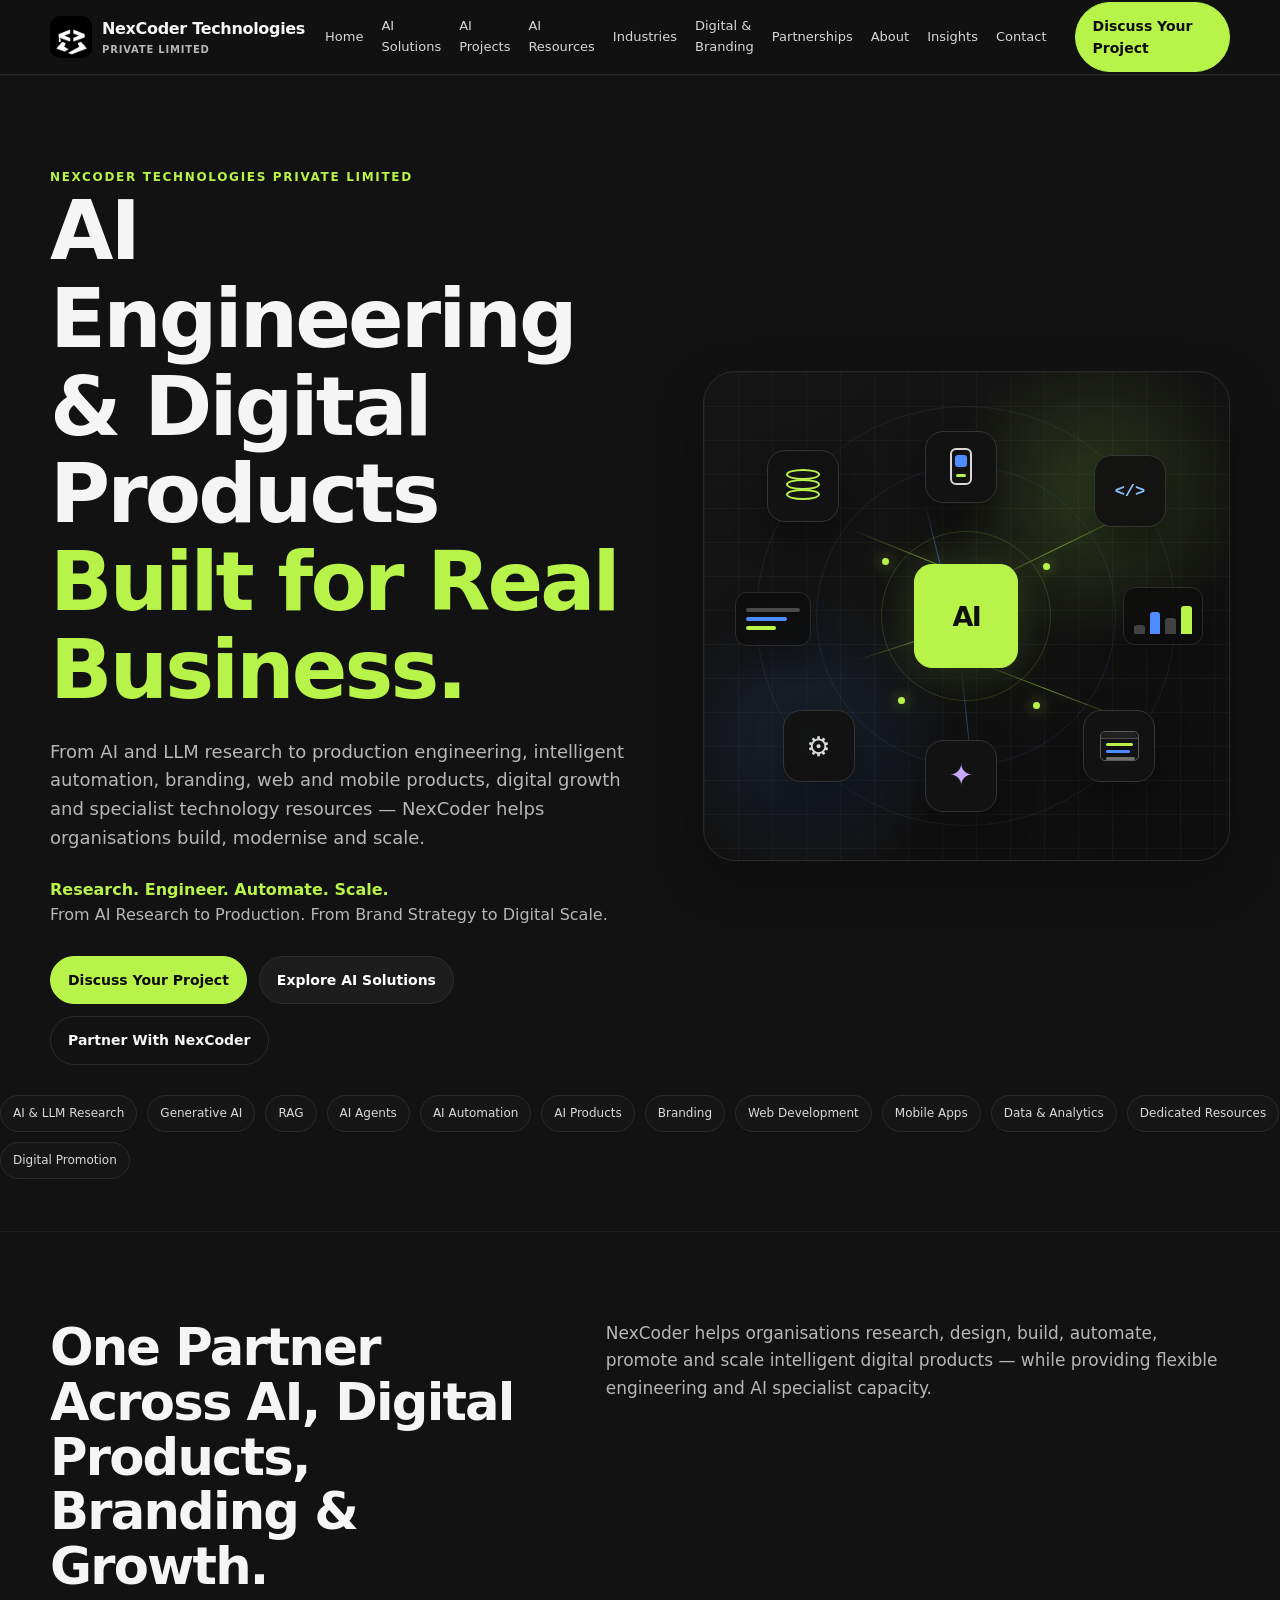
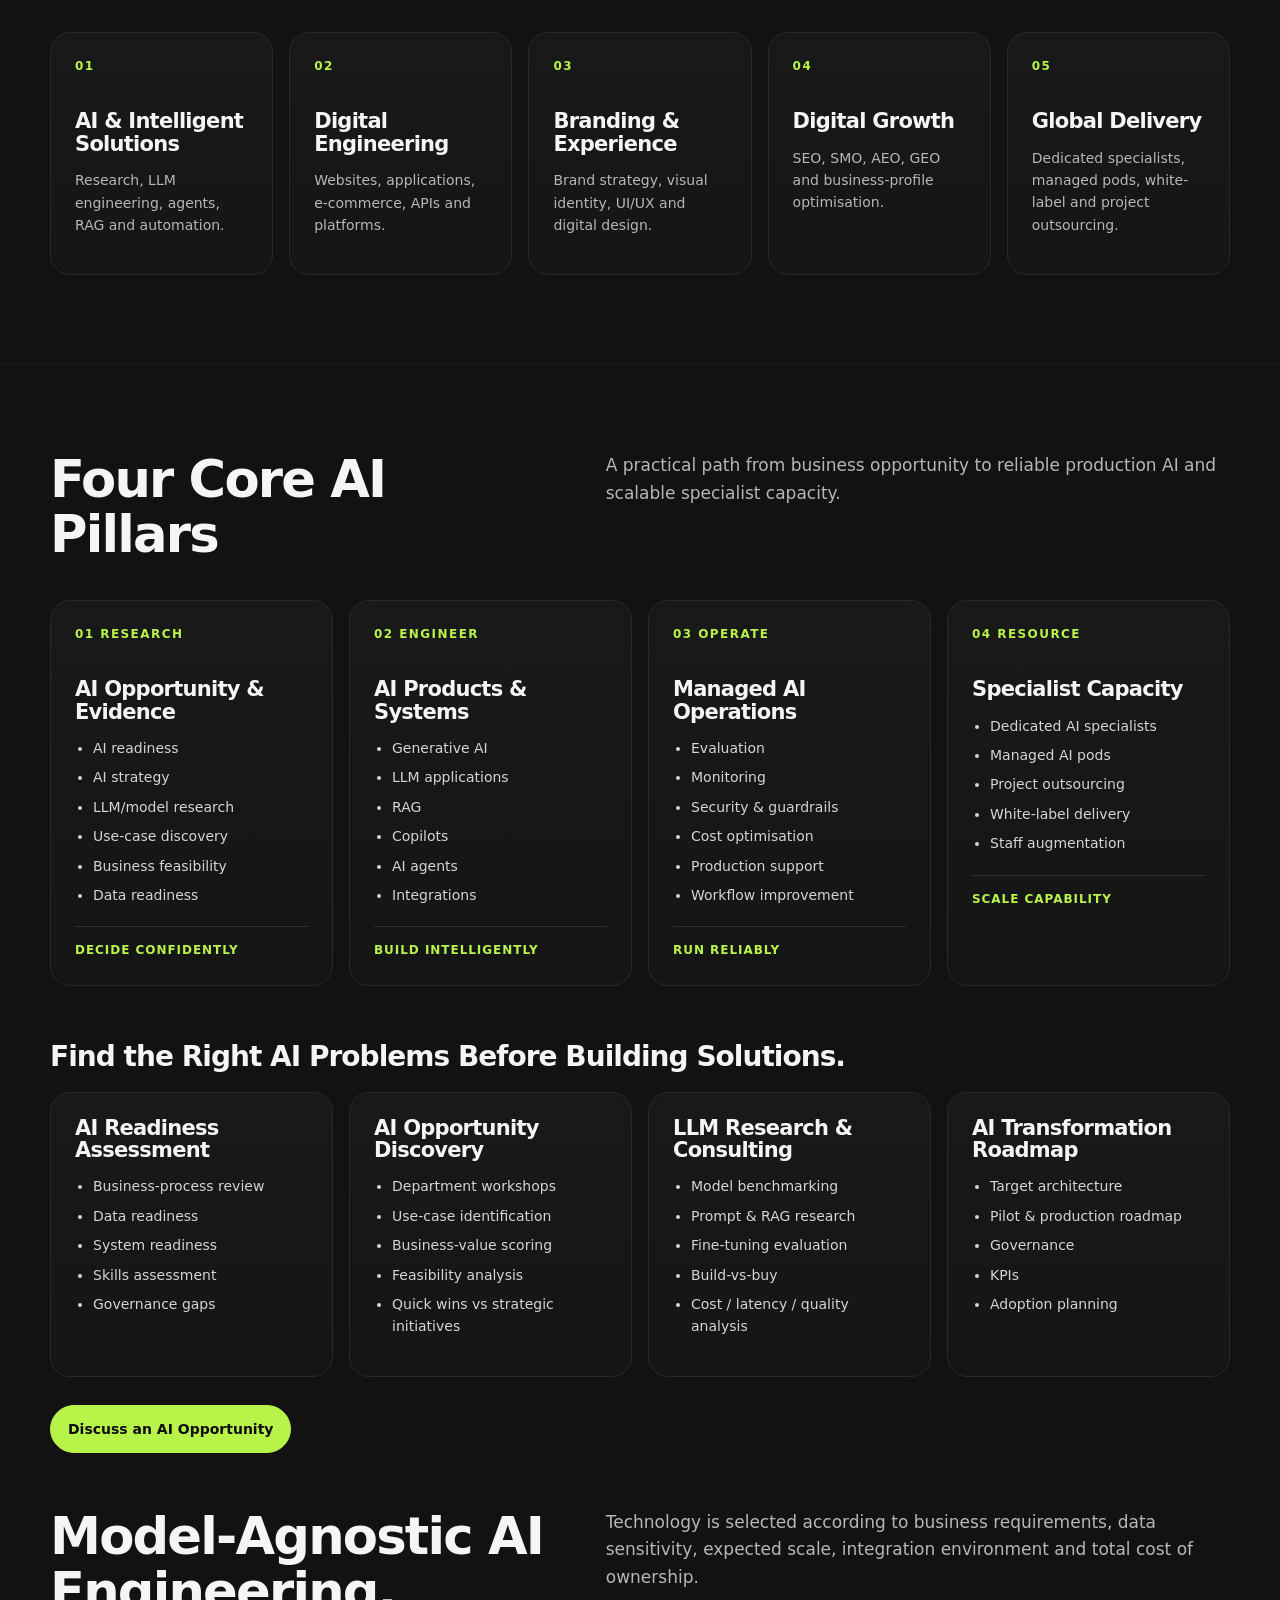
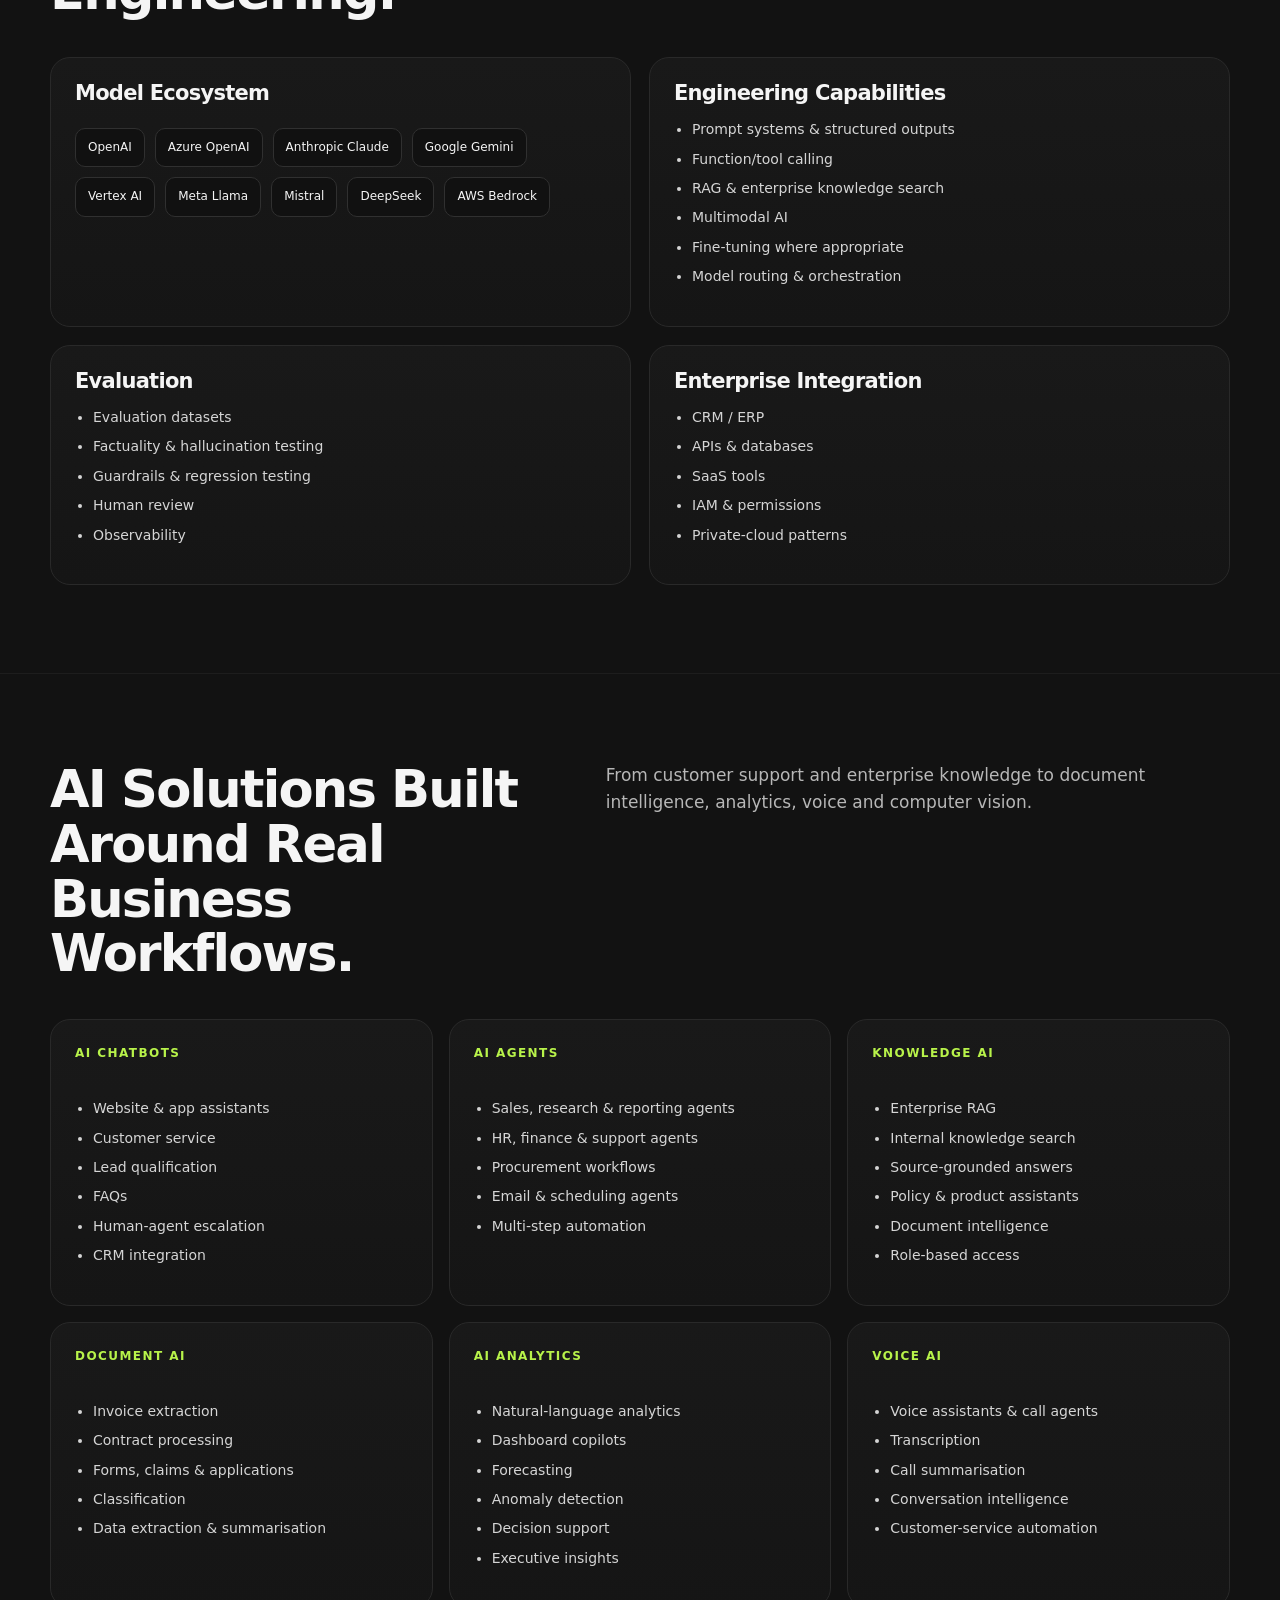
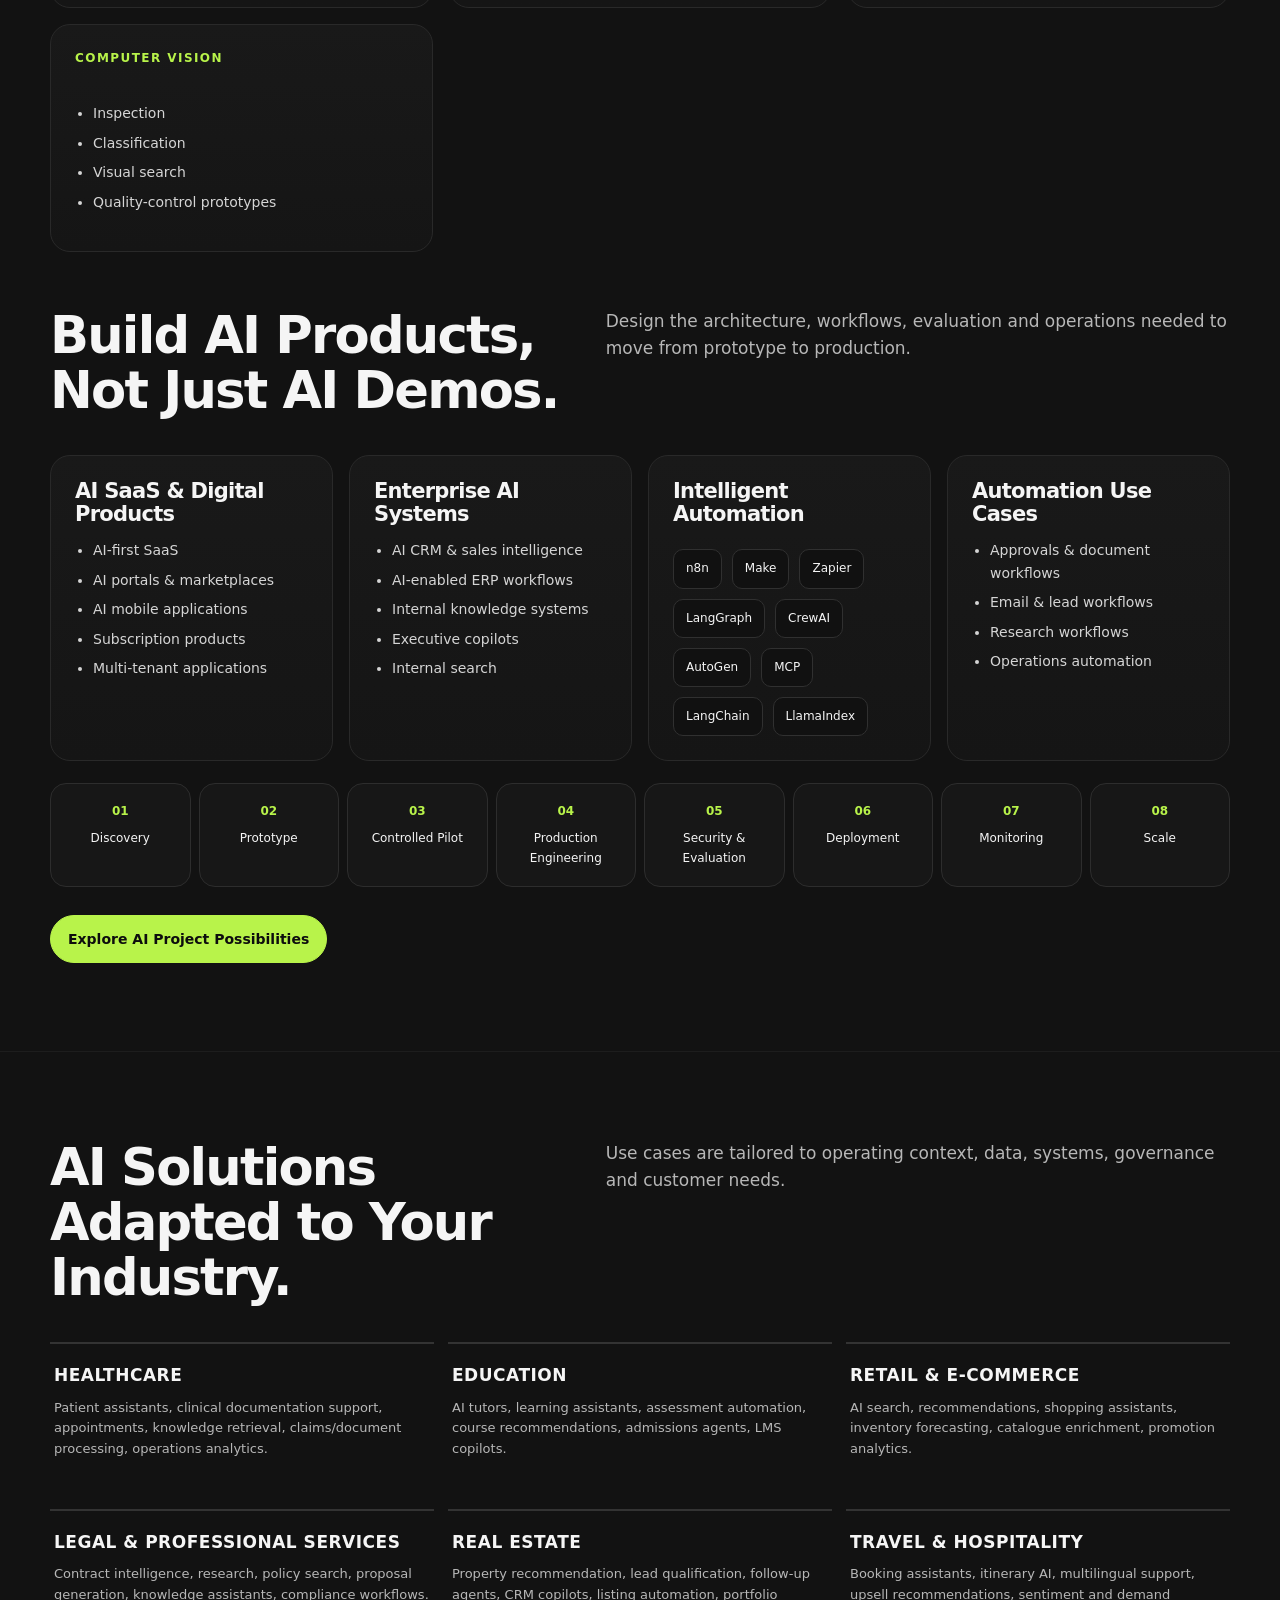
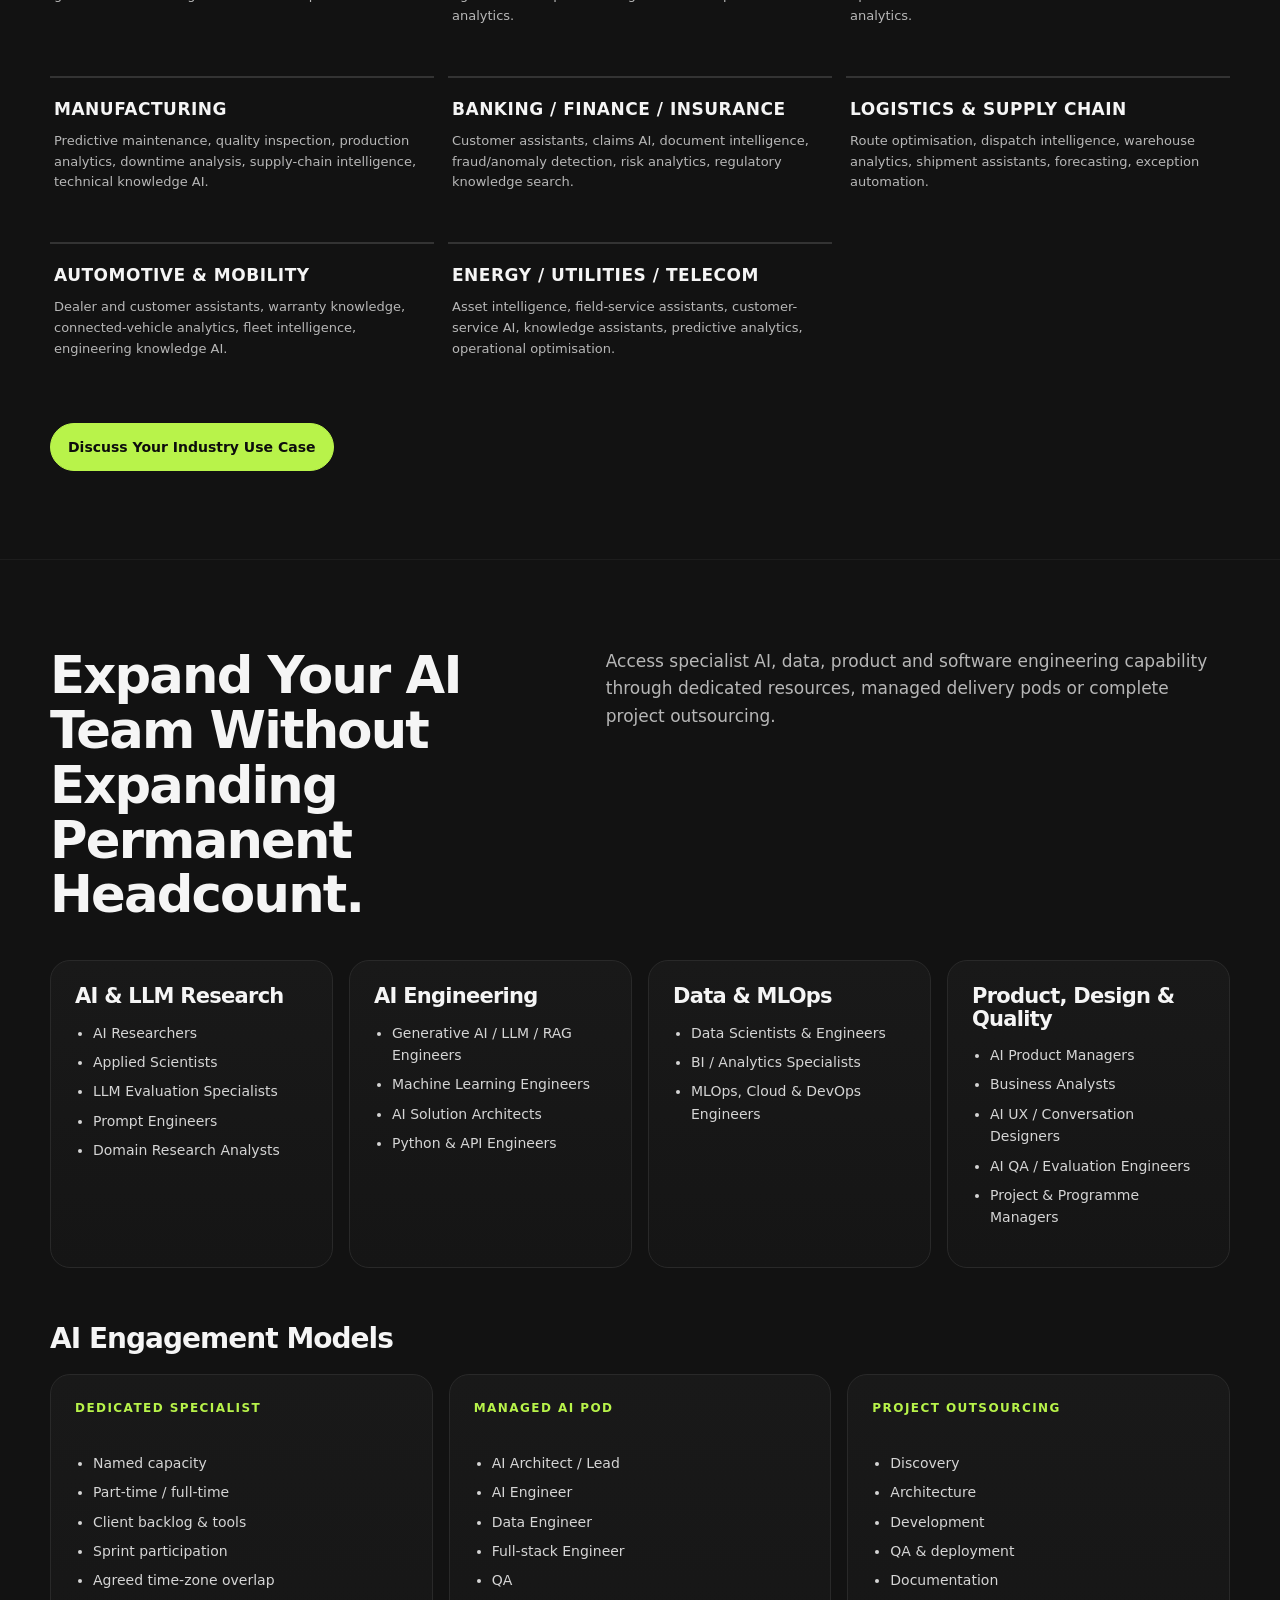
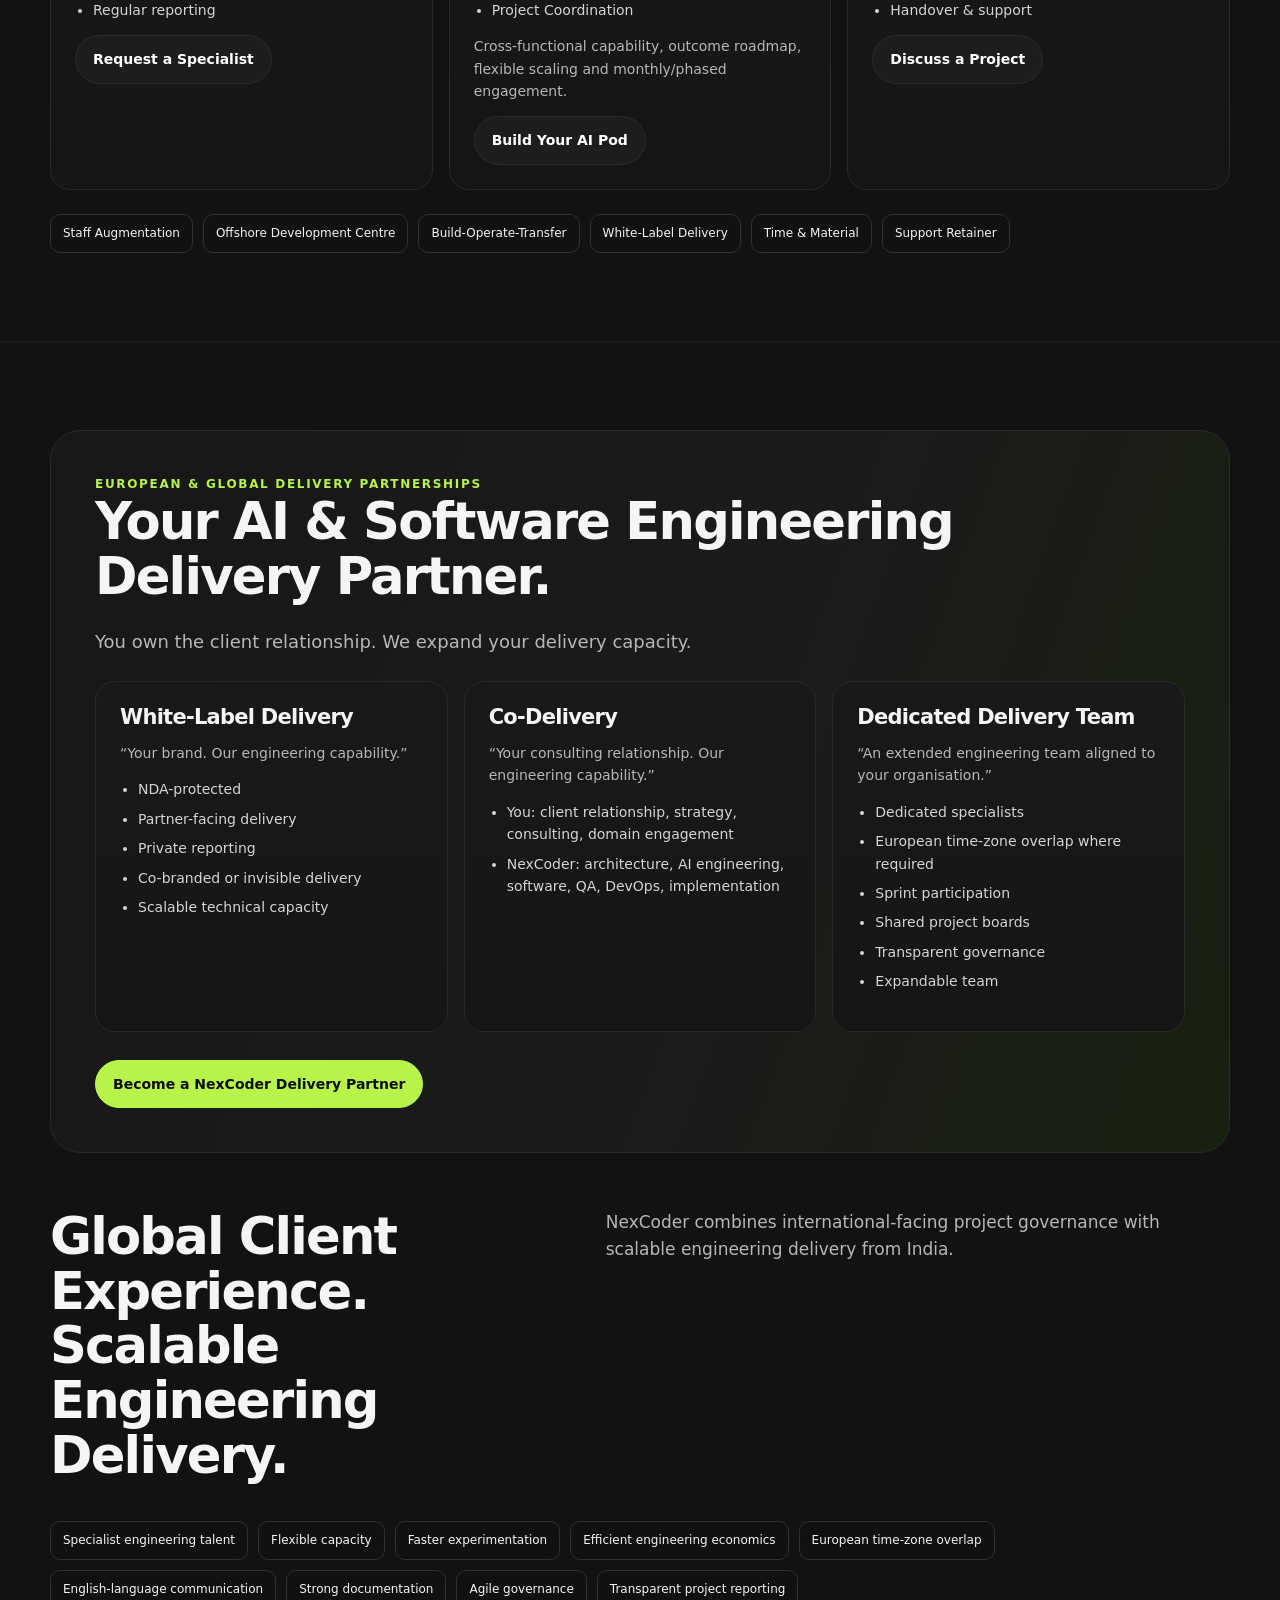
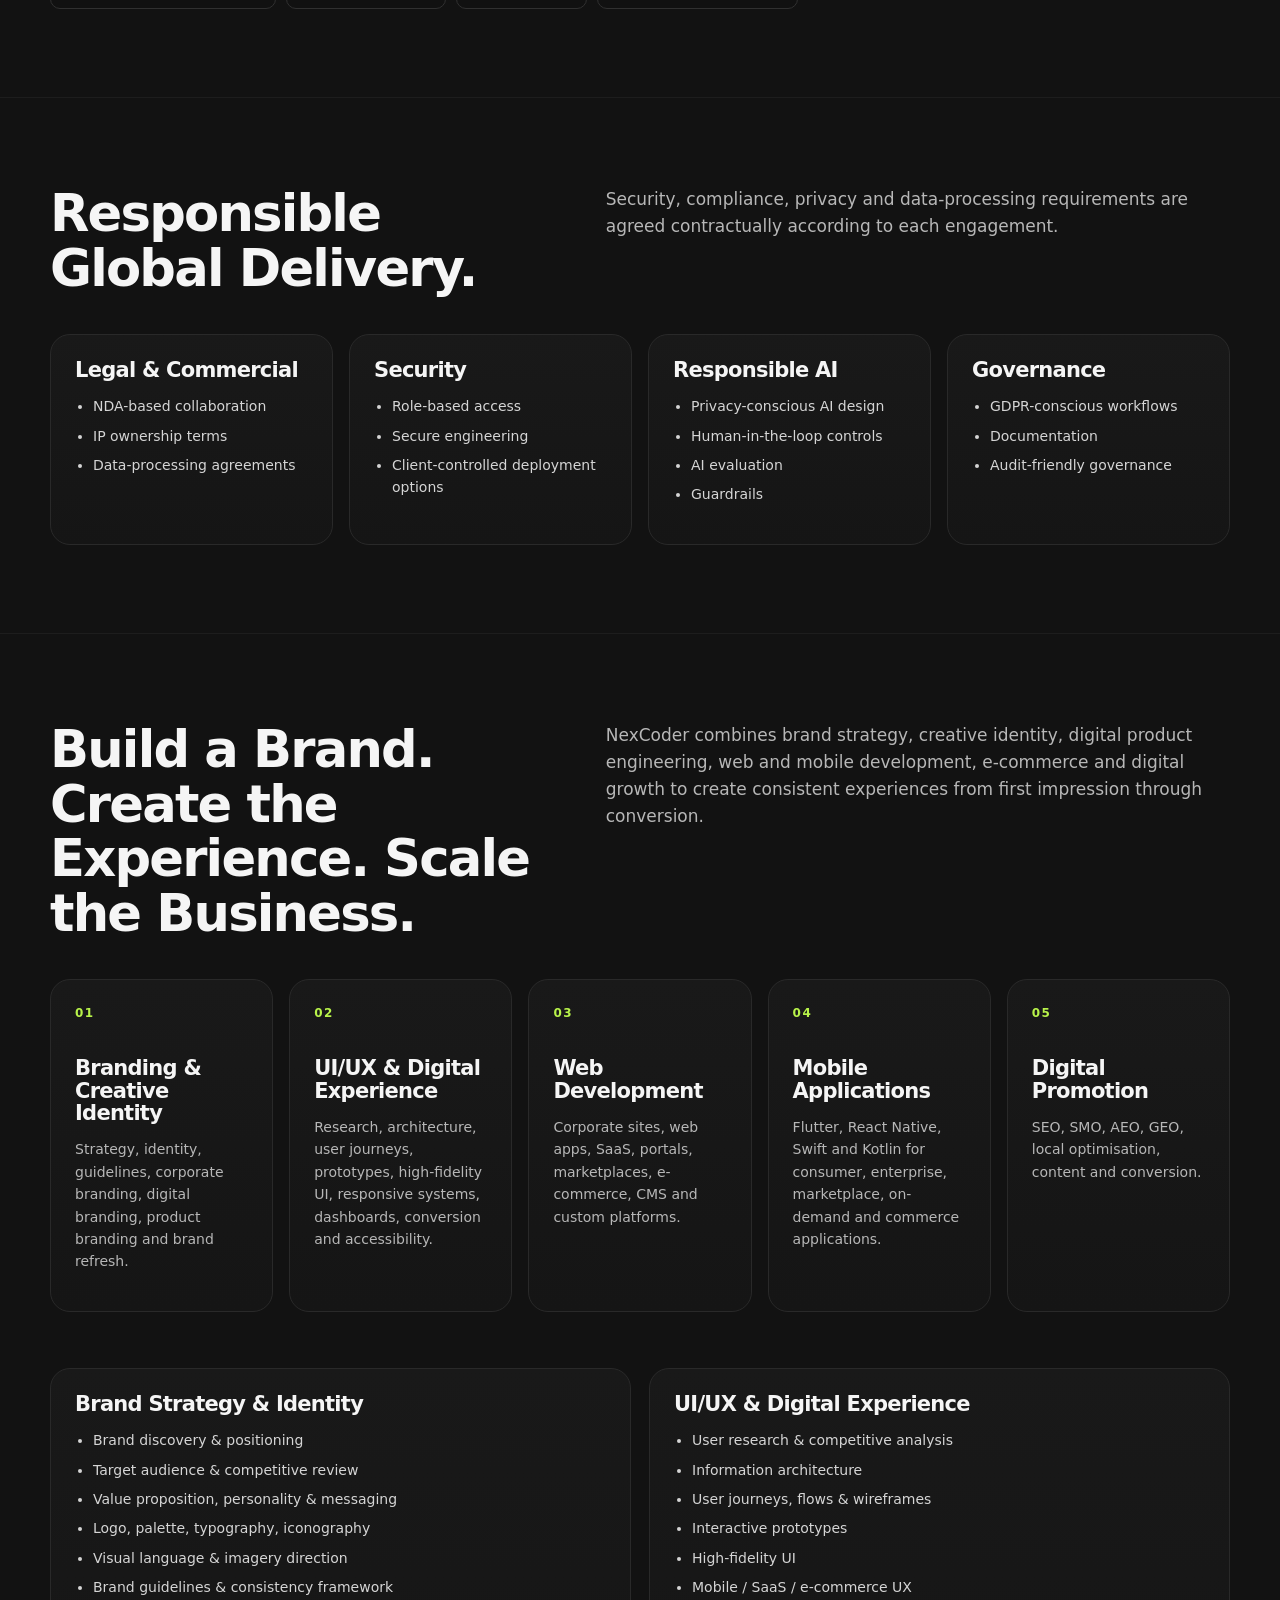
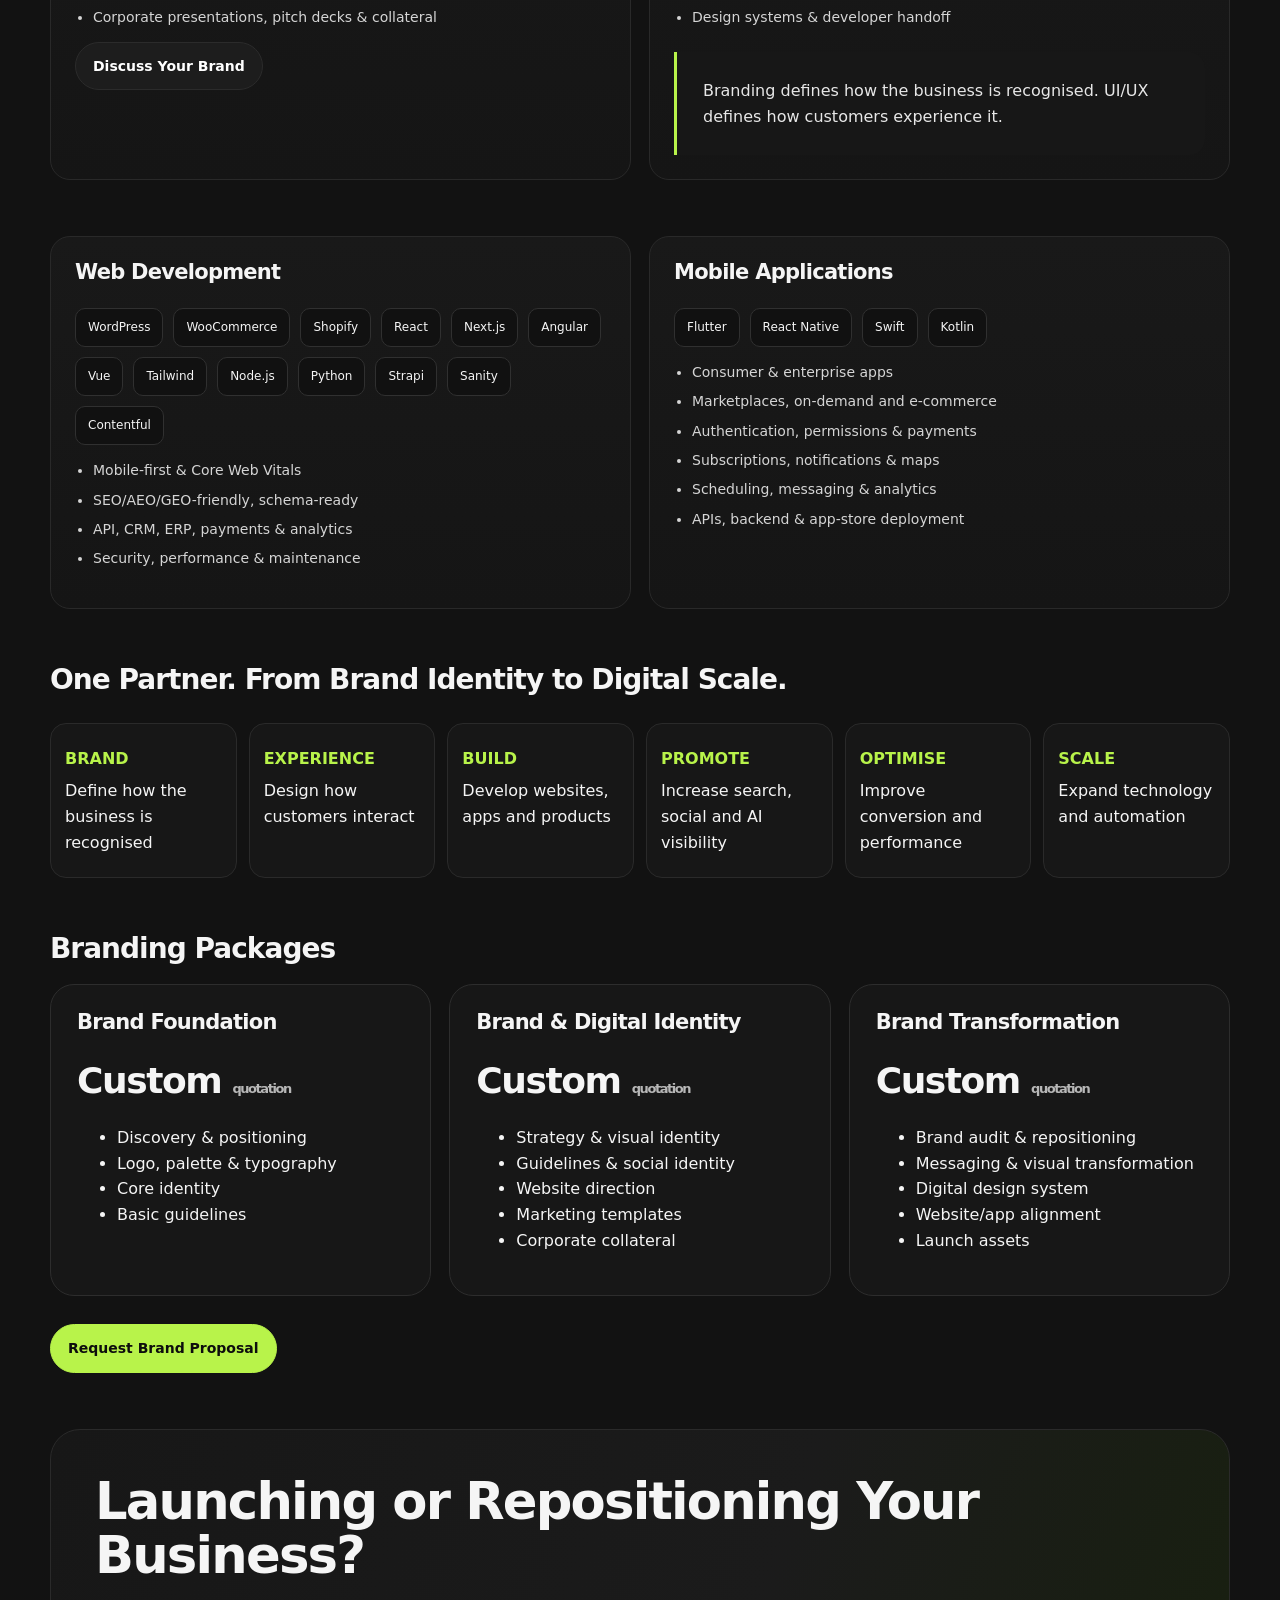
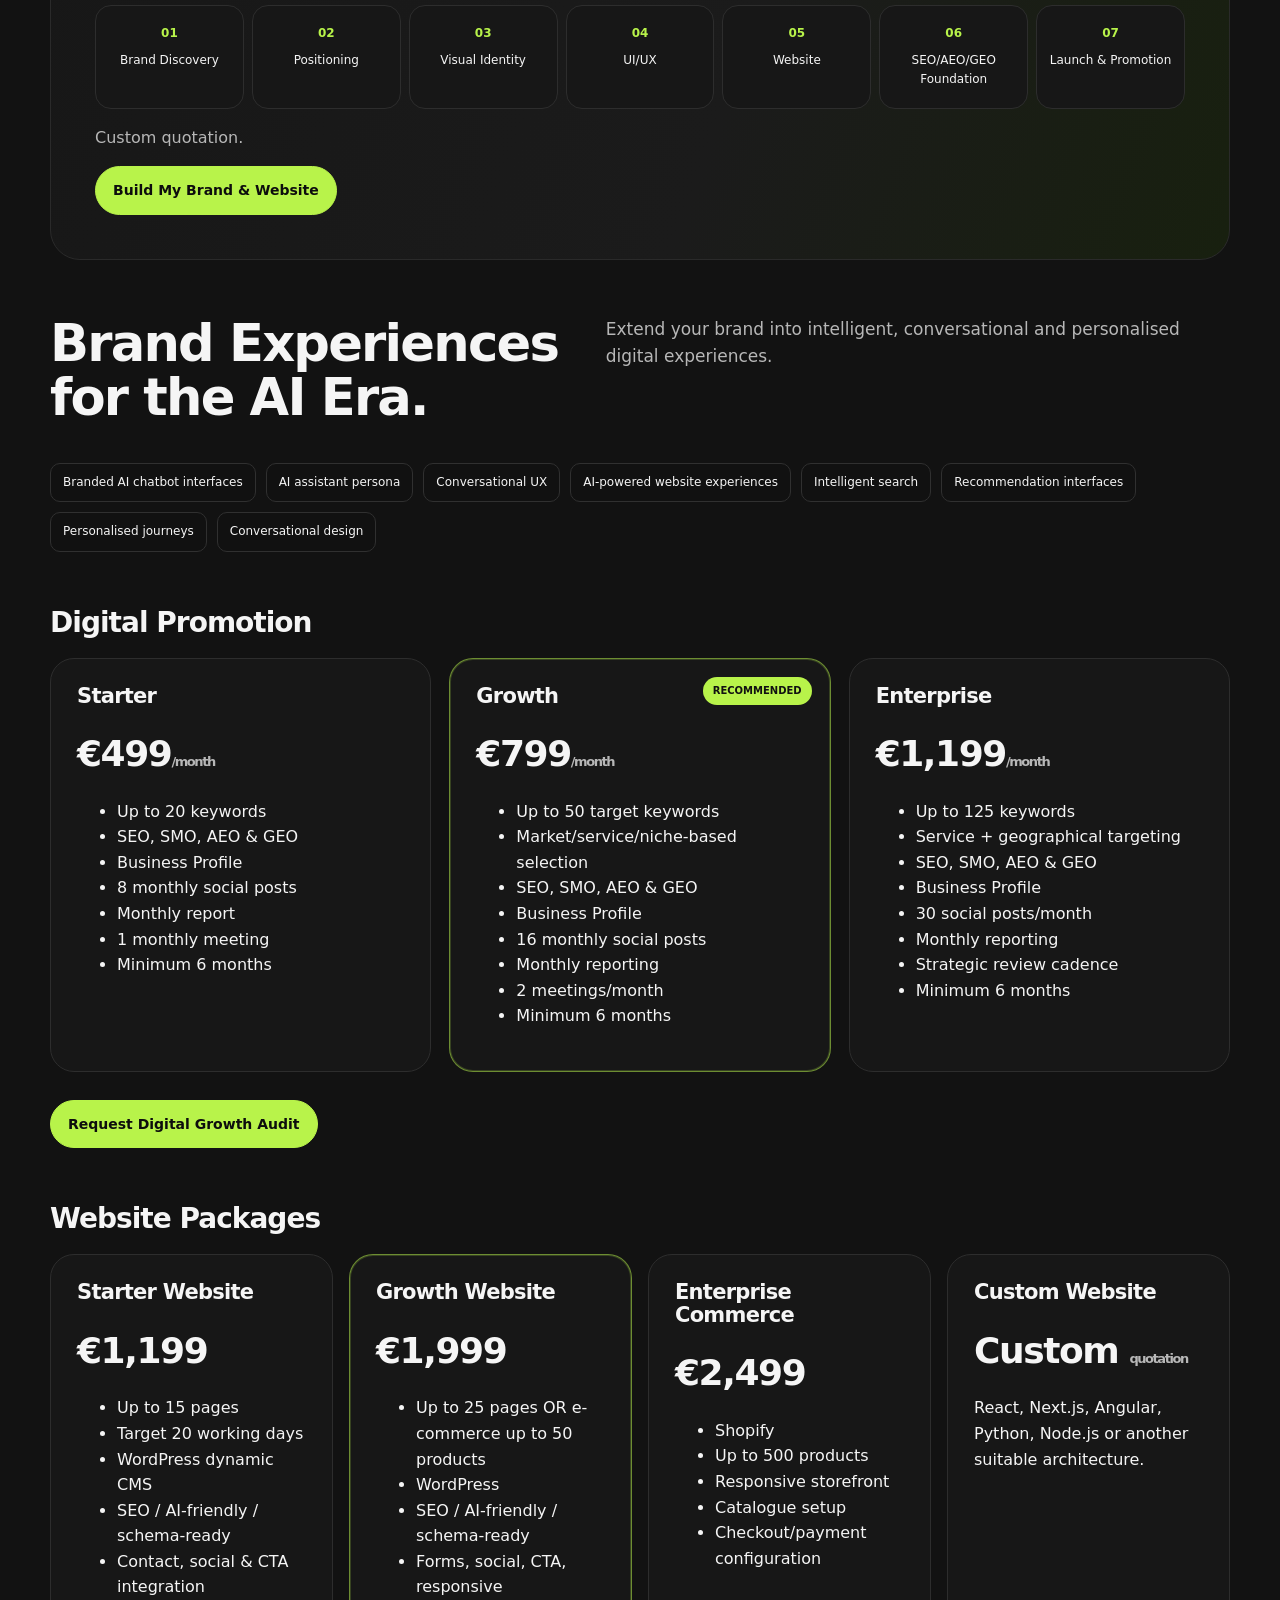
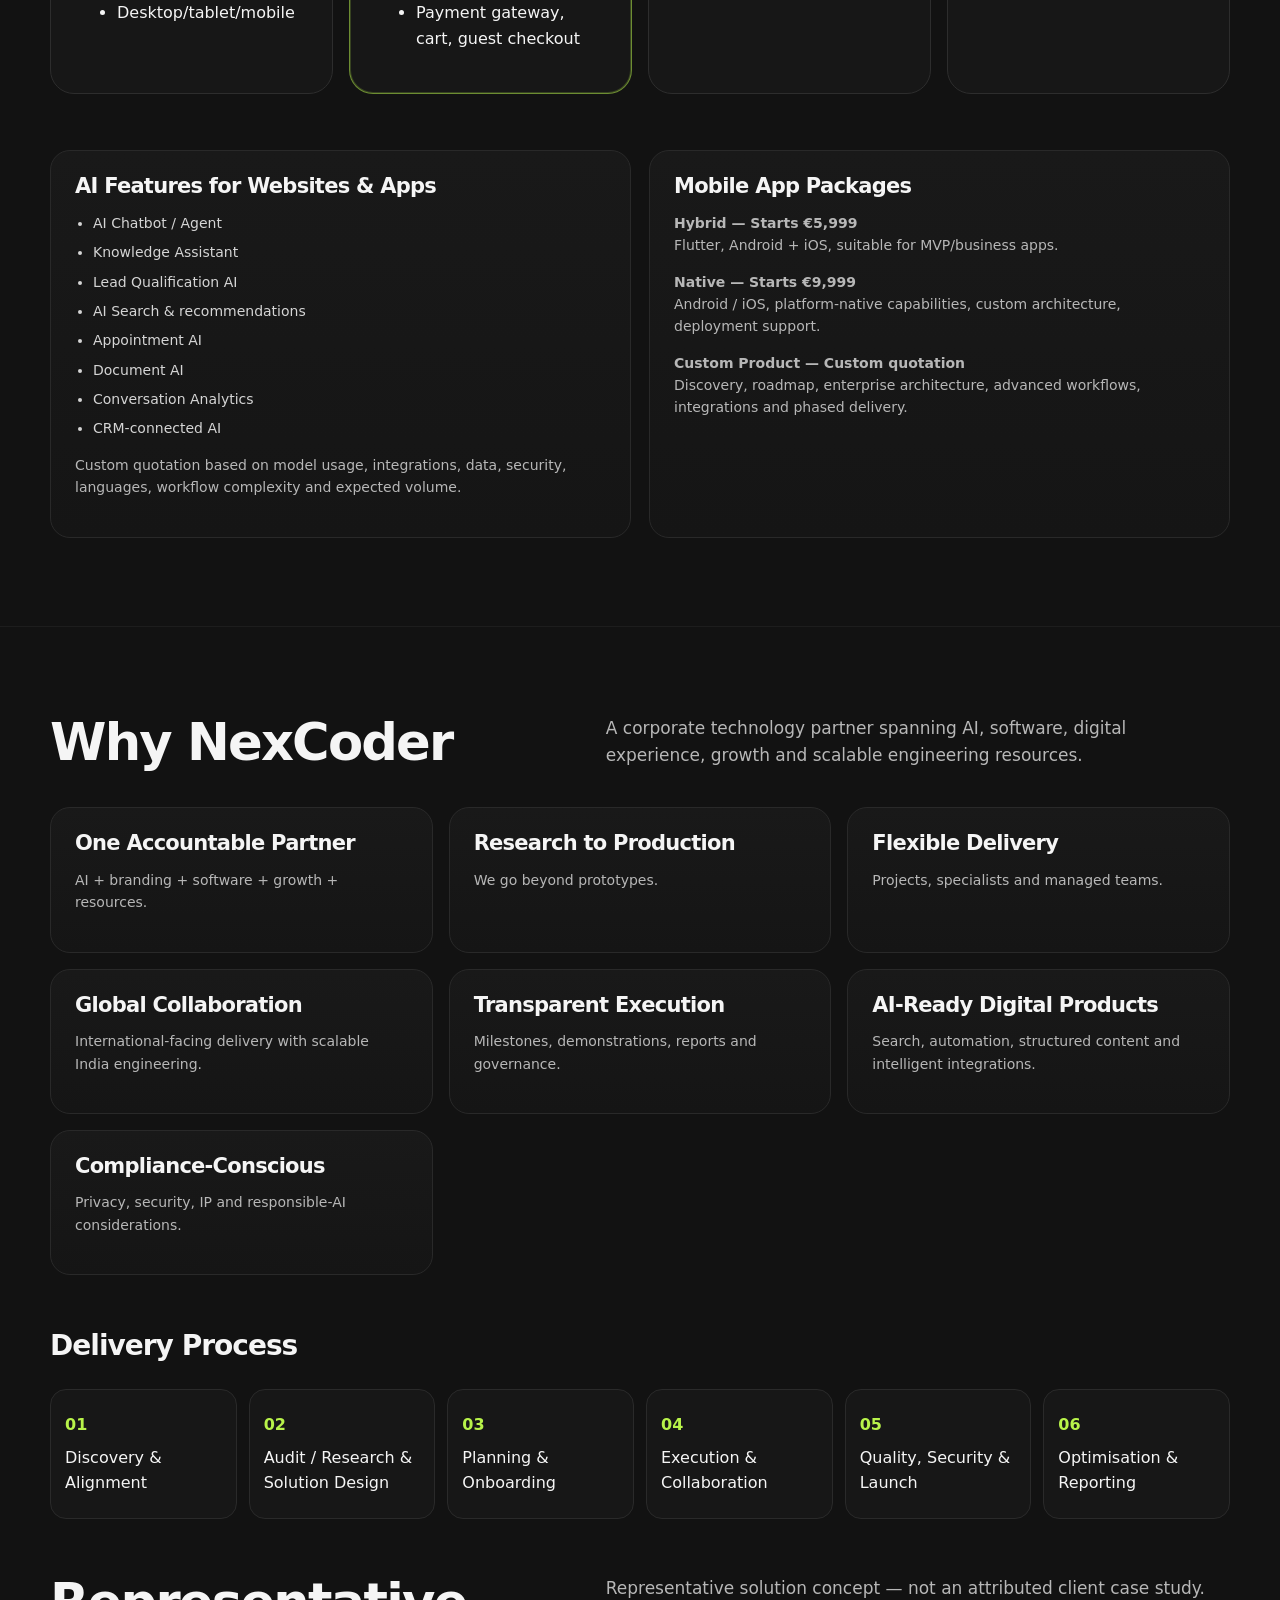
==== index.html @ 43ba5233 "Add files via upload" ====
<!DOCTYPE html>
<html lang="en">
<head>
  <meta charset="utf-8" />
  <meta name="viewport" content="width=device-width, initial-scale=1" />
  <title>NexCoder Technologies Private Limited | AI Engineering & Digital Products</title>
  <meta name="description" content="NexCoder Technologies Private Limited helps organisations research, engineer, automate and scale AI, software, digital products, branding and growth." />
  <meta name="robots" content="index,follow" />
  <meta property="og:title" content="NexCoder Technologies Private Limited" />
  <meta property="og:description" content="From AI Research to Production. From Brand Strategy to Digital Scale." />
  <meta property="og:type" content="website" />
  <meta property="og:url" content="https://www.nexcodertechnologies.com/" />
  <meta name="twitter:card" content="summary_large_image" />
  <meta name="theme-color" content="#121212" />
  <style>
    :root{
      --bg:#121212;--bg2:#181818;--bg3:#1b1b1b;--text:#f5f5f5;--muted:#b7b7b7;
      --lime:#b8f34a;--blue:#4d8dff;--line:#2b2b2b;--card:#171717;--white:#fff;
      --max:1180px;--r:20px;--shadow:0 18px 50px rgba(0,0,0,.28);
    }
    *{box-sizing:border-box}
    html{scroll-behavior:smooth}
    body{margin:0;background:var(--bg);color:var(--text);font-family:Inter,Manrope,system-ui,-apple-system,BlinkMacSystemFont,"Segoe UI",sans-serif;line-height:1.6}
    a{color:inherit;text-decoration:none}
    button,input,select,textarea{font:inherit}
    img{max-width:100%;display:block}
    .wrap{width:min(100% - 34px,var(--max));margin:auto}
    .topbar{
      position:sticky;top:0;z-index:80;background:rgba(18,18,18,.9);backdrop-filter:blur(16px);
      border-bottom:1px solid var(--line)
    }
    .nav{min-height:74px;display:flex;align-items:center;gap:20px}
    .brand{display:flex;align-items:center;gap:10px;font-weight:800;letter-spacing:-.02em;white-space:nowrap}
    .brandmark{width:42px;height:42px;border-radius:10px;background:#000;display:grid;place-items:center;overflow:hidden;flex:0 0 auto}.brandmark img{width:100%;height:100%;object-fit:cover;display:block}
    .brand small{display:block;color:var(--muted);font-size:10px;letter-spacing:.08em;font-weight:600}
    .navlinks{display:flex;gap:18px;align-items:center;margin-left:auto;font-size:13px;color:#d7d7d7}
    .navlinks a:hover{color:var(--lime)}
    .navcta{display:flex;gap:10px;margin-left:8px}
    .btn{
      display:inline-flex;align-items:center;justify-content:center;gap:8px;padding:12px 17px;border-radius:999px;
      border:1px solid var(--line);font-weight:750;font-size:14px;transition:.2s ease;cursor:pointer
    }
    .btn:hover{transform:translateY(-2px)}
    .btn-primary{background:var(--lime);color:#0d0d0d;border-color:var(--lime)}
    .btn-secondary{background:#1d1d1d;color:#fff}
    .btn-ghost{background:transparent}
    .menu{display:none;margin-left:auto;background:none;border:0;color:#fff;font-size:24px}
    .hero{padding:92px 0 42px;overflow:hidden}
    .hero-grid{display:grid;grid-template-columns:1.05fr .95fr;gap:70px;align-items:center}
    .eyebrow{font-size:12px;font-weight:800;letter-spacing:.14em;color:var(--lime);text-transform:uppercase}
    h1,h2,h3{line-height:1.07;margin:0;letter-spacing:-.035em}
    h1{font-size:clamp(45px,7vw,82px);max-width:850px}
    h2{font-size:clamp(34px,4vw,54px)}
    h3{font-size:21px}
    .lede{font-size:18px;color:var(--muted);max-width:760px;margin:24px 0}
    .hero-actions{display:flex;flex-wrap:wrap;gap:12px;margin-top:28px}
    .visual{position:relative;min-height:490px;border:1px solid #2a2a2a;border-radius:32px;background:
      radial-gradient(circle at 75% 25%,rgba(184,243,74,.16),transparent 28%),
      radial-gradient(circle at 20% 75%,rgba(77,141,255,.12),transparent 26%),
      linear-gradient(145deg,#151515,#0e0e0e);overflow:hidden;box-shadow:var(--shadow)}
    .gridbg{position:absolute;inset:0;background-image:linear-gradient(#ffffff08 1px,transparent 1px),linear-gradient(90deg,#ffffff08 1px,transparent 1px);background-size:34px 34px}
    .orbit{position:absolute;border:1px solid rgba(184,243,74,.16);border-radius:50%;left:50%;top:50%;transform:translate(-50%,-50%)}
    .orbit-a{width:170px;height:170px}.orbit-b{width:300px;height:300px;border-color:rgba(77,141,255,.13)}.orbit-c{width:420px;height:420px;border-color:rgba(255,255,255,.06)}
    .connector{position:absolute;height:1px;transform-origin:left center;background:linear-gradient(90deg,rgba(184,243,74,0),rgba(184,243,74,.52),rgba(184,243,74,.08));filter:drop-shadow(0 0 5px rgba(184,243,74,.18))}
    .c1{width:170px;left:28%;top:32%;transform:rotate(22deg)}.c2{width:180px;left:52%;top:44%;transform:rotate(-26deg)}
    .c3{width:150px;left:29%;top:59%;transform:rotate(-18deg)}.c4{width:162px;left:51%;top:59%;transform:rotate(21deg)}
    .c5{width:125px;left:42%;top:26%;transform:rotate(76deg);background:linear-gradient(90deg,rgba(77,141,255,0),rgba(77,141,255,.55),rgba(77,141,255,.08))}
    .c6{width:112px;left:49%;top:60%;transform:rotate(84deg);background:linear-gradient(90deg,rgba(77,141,255,0),rgba(77,141,255,.45),rgba(77,141,255,.05))}
    .hero-node{position:absolute;width:72px;height:72px;border:1px solid #343434;background:rgba(19,19,19,.94);border-radius:18px;display:grid;place-items:center;box-shadow:0 16px 35px rgba(0,0,0,.35);backdrop-filter:blur(8px)}
    .hero-node-ai{width:104px;height:104px;left:50%;top:50%;transform:translate(-50%,-50%);background:var(--lime);border-color:var(--lime);color:#101010;box-shadow:0 0 45px rgba(184,243,74,.18)}
    .hero-node-data{left:12%;top:16%}.hero-node-api{right:12%;top:17%}.hero-node-auto{left:15%;bottom:16%}.hero-node-web{right:14%;bottom:16%}.hero-node-mobile{left:49%;top:12%;transform:translateX(-50%)}.hero-node-brand{left:49%;bottom:10%;transform:translateX(-50%)}
    .hero-node-icon{font-size:27px;font-weight:900;letter-spacing:-.06em}
    .api-glyph{font:700 17px ui-monospace,SFMono-Regular,Menlo,monospace;color:#8ec0ff}
    .gear{font-size:27px;color:#d9d9d9}
    .spark{font-size:29px;color:#c8a7ff}
    .db-stack{position:relative;width:34px;height:35px}.db-stack i{position:absolute;left:0;width:34px;height:11px;border:2px solid #b8f34a;border-radius:50%;background:#151515}.db-stack i:nth-child(1){top:0}.db-stack i:nth-child(2){top:10px}.db-stack i:nth-child(3){top:20px}
    .browser-ui{width:39px;height:30px;border:1px solid #5b5b5b;border-radius:5px;display:block;position:relative;overflow:hidden}.browser-ui i{display:block;height:7px;border-bottom:1px solid #4a4a4a;background:#202020}.browser-ui b{display:block;height:3px;background:#b8f34a;margin:4px 5px;border-radius:2px}.browser-ui b:nth-of-type(2){width:65%;background:#4d8dff}.browser-ui b:nth-of-type(3){width:78%;background:#6f6f6f}
    .phone-ui{width:22px;height:37px;border:2px solid #d9d9d9;border-radius:6px;display:block;position:relative}.phone-ui i{position:absolute;width:12px;height:12px;border-radius:3px;background:#4d8dff;left:3px;top:5px}.phone-ui b{position:absolute;width:10px;height:3px;background:#b8f34a;left:4px;bottom:6px;border-radius:2px}
    .data-pulse{position:absolute;width:7px;height:7px;background:var(--lime);border-radius:50%;box-shadow:0 0 14px rgba(184,243,74,.75);animation:pulseMove 3.2s ease-in-out infinite alternate}
    .p1{left:34%;top:38%}.p2{right:34%;top:39%;animation-delay:.7s}.p3{left:37%;bottom:32%;animation-delay:1.2s}.p4{right:36%;bottom:31%;animation-delay:1.8s}
    .mini-panel{position:absolute;border:1px solid #2b2b2b;background:rgba(12,12,12,.76);border-radius:12px;box-shadow:0 12px 24px rgba(0,0,0,.22)}
    .panel-left{left:6%;top:45%;width:76px;height:54px;padding:10px}.panel-left span{display:block;height:4px;margin:5px 0;border-radius:4px;background:#4a4a4a}.panel-left span:nth-child(2){width:75%;background:#4d8dff}.panel-left span:nth-child(3){width:56%;background:#b8f34a}
    .panel-right{right:5%;top:44%;width:80px;height:58px;display:flex;align-items:flex-end;gap:5px;padding:10px}.panel-right i{display:block;flex:1;background:#414141;border-radius:3px 3px 0 0}.panel-right i:nth-child(1){height:25%}.panel-right i:nth-child(2){height:62%;background:#4d8dff}.panel-right i:nth-child(3){height:44%}.panel-right i:nth-child(4){height:78%;background:#b8f34a}
    @keyframes pulseMove{from{transform:scale(.75);opacity:.45}to{transform:scale(1.25);opacity:1}}
    .chips{display:flex;flex-wrap:wrap;gap:10px;padding:30px 0 10px}
    .chip{border:1px solid var(--line);background:#161616;padding:8px 12px;border-radius:999px;color:#d9d9d9;font-size:12px}
    section{padding:88px 0;border-top:1px solid #1d1d1d}
    .section-head{display:grid;grid-template-columns:.9fr 1.1fr;gap:45px;margin-bottom:38px}
    .section-head p{margin:0;color:var(--muted);font-size:17px}
    .cards{display:grid;grid-template-columns:repeat(3,1fr);gap:16px}
    .cards.four{grid-template-columns:repeat(4,1fr)}
    .cards.five{grid-template-columns:repeat(5,1fr)}
    .card{background:linear-gradient(180deg,#191919,#151515);border:1px solid #292929;border-radius:var(--r);padding:24px;min-height:100%;transition:.22s ease}
    .card:hover{transform:translateY(-4px);border-color:#3b3b3b;box-shadow:0 16px 35px #0005}
    .card .num{font-size:12px;color:var(--lime);font-weight:850;letter-spacing:.12em;margin-bottom:34px}
    .card p{color:var(--muted);font-size:14px}
    .card ul{padding-left:18px;color:#d5d5d5;font-size:14px}
    .card li{margin:7px 0}
    .outcome{margin-top:20px;padding-top:14px;border-top:1px solid #303030;font-size:12px;font-weight:850;color:var(--lime);letter-spacing:.08em}
    .subsection{margin-top:56px}
    .subsection-title{font-size:28px;margin-bottom:20px}
    .split{display:grid;grid-template-columns:1fr 1fr;gap:18px}
    .statement{padding:26px;border-left:3px solid var(--lime);background:#171717;color:#e7e7e7;border-radius:0 16px 16px 0;margin-top:24px}
    .process{display:grid;grid-template-columns:repeat(8,1fr);gap:8px;align-items:stretch}
    .step{padding:18px 12px;border:1px solid #2d2d2d;border-radius:16px;background:#171717;text-align:center;font-size:12px}
    .step b{display:block;color:var(--lime);margin-bottom:8px}
    .industries{display:grid;grid-template-columns:repeat(3,1fr);gap:14px}
    .industry{border-top:2px solid #333;padding:22px 4px}
    .industry:hover{border-color:var(--lime)}
    .industry h3{font-size:17px;text-transform:uppercase;letter-spacing:.03em}
    .industry p{font-size:13px;color:var(--muted)}
    .band{background:linear-gradient(110deg,#171717,#1b1b1b 58%,#18200f);border:1px solid #2a2a2a;border-radius:30px;padding:44px}
    .band h2{max-width:900px}
    .pillrow{display:flex;flex-wrap:wrap;gap:10px;margin-top:24px}
    .pill{padding:9px 12px;background:#111;border:1px solid #303030;border-radius:10px;font-size:12px}
    .partner-grid{display:grid;grid-template-columns:repeat(3,1fr);gap:16px}
    .price-grid{display:grid;grid-template-columns:repeat(3,1fr);gap:18px}
    .price{position:relative;border:1px solid #2d2d2d;border-radius:24px;background:#171717;padding:26px}
    .price.reco{border-color:#b8f34a88;box-shadow:0 0 0 1px #b8f34a33 inset}
    .badge{position:absolute;top:18px;right:18px;background:var(--lime);color:#111;padding:6px 10px;border-radius:999px;font-size:10px;font-weight:850}
    .amount{font-size:36px;font-weight:900;margin:18px 0 6px;letter-spacing:-.04em}
    .amount small{font-size:13px;color:var(--muted);font-weight:600}
    .flow{display:grid;grid-template-columns:repeat(6,1fr);gap:12px;margin-top:28px}
    .flowbox{padding:22px 14px;border-radius:16px;background:#171717;border:1px solid #2a2a2a}
    .flowbox b{color:var(--lime);display:block;margin-bottom:7px}
    .contact{display:grid;grid-template-columns:.85fr 1.15fr;gap:50px}.contact-card{align-self:start}.form-note{font-size:11px;color:#777;margin-top:14px}
    form{display:grid;grid-template-columns:1fr 1fr;gap:14px}
    label{font-size:12px;color:#d9d9d9}
    .field{display:flex;flex-direction:column;gap:7px}
    .field.full{grid-column:1/-1}
    input,select,textarea{width:100%;border:1px solid #333;background:#151515;color:#fff;border-radius:12px;padding:13px 14px;outline:none}
    input:focus,select:focus,textarea:focus{border-color:var(--lime);box-shadow:0 0 0 3px #b8f34a15}
    textarea{min-height:130px;resize:vertical}
    .check{display:flex;gap:10px;align-items:flex-start;color:var(--muted);font-size:13px}
    .check input{width:auto;margin-top:4px}
    footer{padding:55px 0 30px;border-top:1px solid var(--line);background:#0e0e0e}
    .footer-grid{display:grid;grid-template-columns:1.7fr repeat(5,1fr);gap:25px}
    footer h4{font-size:13px;margin:0 0 14px}
    footer a,footer p{color:#aaa;font-size:12px;margin:6px 0;display:block}
    .fine{margin-top:35px;padding-top:20px;border-top:1px solid #222;color:#777;font-size:11px}
    .lime{color:var(--lime)}
    .muted{color:var(--muted)}
    .anchor{scroll-margin-top:88px}
    .mobile-nav{display:none;border-top:1px solid #222;padding:8px 0 16px}
    .mobile-nav.open{display:block}
    .mobile-nav a{display:block;padding:10px 0;color:#ddd}
    @media(max-width:980px){
      .navlinks,.navcta{display:none}.menu{display:block}
      .hero-grid,.section-head,.contact{grid-template-columns:1fr}
      .cards.five{grid-template-columns:repeat(2,1fr)}
      .cards.four,.cards,.industries,.price-grid,.partner-grid{grid-template-columns:repeat(2,1fr)}
      .process{grid-template-columns:repeat(4,1fr)}
      .flow{grid-template-columns:repeat(3,1fr)}
      .footer-grid{grid-template-columns:repeat(3,1fr)}
      .footer-grid>div:first-child{grid-column:1/-1}
    }
    @media(max-width:640px){
      .hero{padding-top:56px}.visual{min-height:390px}.codebox{font-size:10px}
      .cards.five,.cards.four,.cards,.industries,.price-grid,.partner-grid,.split{grid-template-columns:1fr}
      .process{grid-template-columns:repeat(2,1fr)}.flow{grid-template-columns:1fr}
      form{grid-template-columns:1fr}.field.full{grid-column:auto}
      section{padding:64px 0}.band{padding:28px}
      .footer-grid{grid-template-columns:repeat(2,1fr)}
    }
  </style>
</head>
<body>
<header class="topbar">
  <div class="wrap nav">
    <a class="brand" href="#home" aria-label="NexCoder Technologies home">
      <span class="brandmark"><img src="[data-uri]" alt="NexCoder Technologies logo"></span>
      <span>NexCoder Technologies<small>PRIVATE LIMITED</small></span>
    </a>
    <nav class="navlinks" aria-label="Main navigation">
      <a href="#home">Home</a><a href="#ai">AI Solutions</a><a href="#projects">AI Projects</a>
      <a href="#resources">AI Resources</a><a href="#industries">Industries</a><a href="#digital">Digital & Branding</a>
      <a href="#partners">Partnerships</a><a href="#about">About</a><a href="#insights">Insights</a><a href="#contact">Contact</a>
    </nav>
    <div class="navcta"><a class="btn btn-primary" href="#contact">Discuss Your Project</a></div>
    <button class="menu" aria-label="Toggle navigation" onclick="document.querySelector('.mobile-nav').classList.toggle('open')">☰</button>
  </div>
  <div class="wrap mobile-nav">
    <a href="#ai">AI Solutions</a><a href="#projects">AI Projects</a><a href="#resources">AI Resources</a>
    <a href="#industries">Industries</a><a href="#digital">Digital & Branding</a><a href="#partners">Partnerships</a>
    <a href="#about">About</a><a href="#insights">Insights</a><a href="#contact">Contact</a>
  </div>
</header>

<main>
<section class="hero anchor" id="home">
  <div class="wrap">
    <div class="hero-grid">
      <div>
        <div class="eyebrow">NexCoder Technologies Private Limited</div>
        <h1>AI Engineering & Digital Products <span class="lime">Built for Real Business.</span></h1>
        <p class="lede">From AI and LLM research to production engineering, intelligent automation, branding, web and mobile products, digital growth and specialist technology resources — NexCoder helps organisations build, modernise and scale.</p>
        <p class="muted"><strong class="lime">Research. Engineer. Automate. Scale.</strong><br>From AI Research to Production. From Brand Strategy to Digital Scale.</p>
        <div class="hero-actions">
          <a class="btn btn-primary" href="#contact">Discuss Your Project</a>
          <a class="btn btn-secondary" href="#ai">Explore AI Solutions</a>
          <a class="btn btn-ghost" href="#partners">Partner With NexCoder</a>
        </div>
      </div>
      <div class="visual" aria-label="Abstract AI, data, automation, software and digital experience illustration">
        <div class="gridbg"></div>

        <div class="orbit orbit-a"></div>
        <div class="orbit orbit-b"></div>
        <div class="orbit orbit-c"></div>

        <div class="connector c1"></div>
        <div class="connector c2"></div>
        <div class="connector c3"></div>
        <div class="connector c4"></div>
        <div class="connector c5"></div>
        <div class="connector c6"></div>

        <div class="hero-node hero-node-ai">
          <span class="hero-node-icon">AI</span>
        </div>

        <div class="hero-node hero-node-data" aria-hidden="true">
          <span class="db-stack"><i></i><i></i><i></i></span>
        </div>

        <div class="hero-node hero-node-api" aria-hidden="true">
          <span class="api-glyph">&lt;/&gt;</span>
        </div>

        <div class="hero-node hero-node-auto" aria-hidden="true">
          <span class="gear">⚙</span>
        </div>

        <div class="hero-node hero-node-web" aria-hidden="true">
          <span class="browser-ui"><i></i><b></b><b></b><b></b></span>
        </div>

        <div class="hero-node hero-node-mobile" aria-hidden="true">
          <span class="phone-ui"><i></i><b></b></span>
        </div>

        <div class="hero-node hero-node-brand" aria-hidden="true">
          <span class="spark">✦</span>
        </div>

        <div class="data-pulse p1"></div>
        <div class="data-pulse p2"></div>
        <div class="data-pulse p3"></div>
        <div class="data-pulse p4"></div>

        <div class="mini-panel panel-left" aria-hidden="true">
          <span></span><span></span><span></span>
        </div>
        <div class="mini-panel panel-right" aria-hidden="true">
          <i></i><i></i><i></i><i></i>
        </div>
      </div>
    </div>
    </div>
    <div class="chips">
      <span class="chip">AI & LLM Research</span><span class="chip">Generative AI</span><span class="chip">RAG</span><span class="chip">AI Agents</span>
      <span class="chip">AI Automation</span><span class="chip">AI Products</span><span class="chip">Branding</span><span class="chip">Web Development</span>
      <span class="chip">Mobile Apps</span><span class="chip">Data & Analytics</span><span class="chip">Dedicated Resources</span><span class="chip">Digital Promotion</span>
    </div>
  </div>
</section>

<section>
  <div class="wrap">
    <div class="section-head"><h2>One Partner Across AI, Digital Products, Branding & Growth.</h2><p>NexCoder helps organisations research, design, build, automate, promote and scale intelligent digital products — while providing flexible engineering and AI specialist capacity.</p></div>
    <div class="cards five">
      <article class="card"><div class="num">01</div><h3>AI & Intelligent Solutions</h3><p>Research, LLM engineering, agents, RAG and automation.</p></article>
      <article class="card"><div class="num">02</div><h3>Digital Engineering</h3><p>Websites, applications, e-commerce, APIs and platforms.</p></article>
      <article class="card"><div class="num">03</div><h3>Branding & Experience</h3><p>Brand strategy, visual identity, UI/UX and digital design.</p></article>
      <article class="card"><div class="num">04</div><h3>Digital Growth</h3><p>SEO, SMO, AEO, GEO and business-profile optimisation.</p></article>
      <article class="card"><div class="num">05</div><h3>Global Delivery</h3><p>Dedicated specialists, managed pods, white-label and project outsourcing.</p></article>
    </div>
  </div>
</section>

<section id="ai" class="anchor">
  <div class="wrap">
    <div class="section-head"><h2>Four Core AI Pillars</h2><p>A practical path from business opportunity to reliable production AI and scalable specialist capacity.</p></div>
    <div class="cards four">
      <article class="card"><div class="num">01 RESEARCH</div><h3>AI Opportunity & Evidence</h3><ul><li>AI readiness</li><li>AI strategy</li><li>LLM/model research</li><li>Use-case discovery</li><li>Business feasibility</li><li>Data readiness</li></ul><div class="outcome">DECIDE CONFIDENTLY</div></article>
      <article class="card"><div class="num">02 ENGINEER</div><h3>AI Products & Systems</h3><ul><li>Generative AI</li><li>LLM applications</li><li>RAG</li><li>Copilots</li><li>AI agents</li><li>Integrations</li></ul><div class="outcome">BUILD INTELLIGENTLY</div></article>
      <article class="card"><div class="num">03 OPERATE</div><h3>Managed AI Operations</h3><ul><li>Evaluation</li><li>Monitoring</li><li>Security & guardrails</li><li>Cost optimisation</li><li>Production support</li><li>Workflow improvement</li></ul><div class="outcome">RUN RELIABLY</div></article>
      <article class="card"><div class="num">04 RESOURCE</div><h3>Specialist Capacity</h3><ul><li>Dedicated AI specialists</li><li>Managed AI pods</li><li>Project outsourcing</li><li>White-label delivery</li><li>Staff augmentation</li></ul><div class="outcome">SCALE CAPABILITY</div></article>
    </div>

    <div class="subsection">
      <h2 class="subsection-title">Find the Right AI Problems Before Building Solutions.</h2>
      <div class="cards four">
        <article class="card"><h3>AI Readiness Assessment</h3><ul><li>Business-process review</li><li>Data readiness</li><li>System readiness</li><li>Skills assessment</li><li>Governance gaps</li></ul></article>
        <article class="card"><h3>AI Opportunity Discovery</h3><ul><li>Department workshops</li><li>Use-case identification</li><li>Business-value scoring</li><li>Feasibility analysis</li><li>Quick wins vs strategic initiatives</li></ul></article>
        <article class="card"><h3>LLM Research & Consulting</h3><ul><li>Model benchmarking</li><li>Prompt & RAG research</li><li>Fine-tuning evaluation</li><li>Build-vs-buy</li><li>Cost / latency / quality analysis</li></ul></article>
        <article class="card"><h3>AI Transformation Roadmap</h3><ul><li>Target architecture</li><li>Pilot & production roadmap</li><li>Governance</li><li>KPIs</li><li>Adoption planning</li></ul></article>
      </div>
      <div class="hero-actions"><a class="btn btn-primary" href="#contact">Discuss an AI Opportunity</a></div>
    </div>

    <div class="subsection">
      <div class="section-head"><h2>Model-Agnostic AI Engineering.</h2><p>Technology is selected according to business requirements, data sensitivity, expected scale, integration environment and total cost of ownership.</p></div>
      <div class="split">
        <article class="card"><h3>Model Ecosystem</h3><div class="pillrow"><span class="pill">OpenAI</span><span class="pill">Azure OpenAI</span><span class="pill">Anthropic Claude</span><span class="pill">Google Gemini</span><span class="pill">Vertex AI</span><span class="pill">Meta Llama</span><span class="pill">Mistral</span><span class="pill">DeepSeek</span><span class="pill">AWS Bedrock</span></div></article>
        <article class="card"><h3>Engineering Capabilities</h3><ul><li>Prompt systems & structured outputs</li><li>Function/tool calling</li><li>RAG & enterprise knowledge search</li><li>Multimodal AI</li><li>Fine-tuning where appropriate</li><li>Model routing & orchestration</li></ul></article>
        <article class="card"><h3>Evaluation</h3><ul><li>Evaluation datasets</li><li>Factuality & hallucination testing</li><li>Guardrails & regression testing</li><li>Human review</li><li>Observability</li></ul></article>
        <article class="card"><h3>Enterprise Integration</h3><ul><li>CRM / ERP</li><li>APIs & databases</li><li>SaaS tools</li><li>IAM & permissions</li><li>Private-cloud patterns</li></ul></article>
      </div>
    </div>
  </div>
</section>

<section id="projects" class="anchor">
  <div class="wrap">
    <div class="section-head"><h2>AI Solutions Built Around Real Business Workflows.</h2><p>From customer support and enterprise knowledge to document intelligence, analytics, voice and computer vision.</p></div>
    <div class="cards">
      <article class="card"><div class="num">AI CHATBOTS</div><ul><li>Website & app assistants</li><li>Customer service</li><li>Lead qualification</li><li>FAQs</li><li>Human-agent escalation</li><li>CRM integration</li></ul></article>
      <article class="card"><div class="num">AI AGENTS</div><ul><li>Sales, research & reporting agents</li><li>HR, finance & support agents</li><li>Procurement workflows</li><li>Email & scheduling agents</li><li>Multi-step automation</li></ul></article>
      <article class="card"><div class="num">KNOWLEDGE AI</div><ul><li>Enterprise RAG</li><li>Internal knowledge search</li><li>Source-grounded answers</li><li>Policy & product assistants</li><li>Document intelligence</li><li>Role-based access</li></ul></article>
      <article class="card"><div class="num">DOCUMENT AI</div><ul><li>Invoice extraction</li><li>Contract processing</li><li>Forms, claims & applications</li><li>Classification</li><li>Data extraction & summarisation</li></ul></article>
      <article class="card"><div class="num">AI ANALYTICS</div><ul><li>Natural-language analytics</li><li>Dashboard copilots</li><li>Forecasting</li><li>Anomaly detection</li><li>Decision support</li><li>Executive insights</li></ul></article>
      <article class="card"><div class="num">VOICE AI</div><ul><li>Voice assistants & call agents</li><li>Transcription</li><li>Call summarisation</li><li>Conversation intelligence</li><li>Customer-service automation</li></ul></article>
      <article class="card"><div class="num">COMPUTER VISION</div><ul><li>Inspection</li><li>Classification</li><li>Visual search</li><li>Quality-control prototypes</li></ul></article>
    </div>

    <div class="subsection">
      <div class="section-head"><h2>Build AI Products, Not Just AI Demos.</h2><p>Design the architecture, workflows, evaluation and operations needed to move from prototype to production.</p></div>
      <div class="cards four">
        <article class="card"><h3>AI SaaS & Digital Products</h3><ul><li>AI-first SaaS</li><li>AI portals & marketplaces</li><li>AI mobile applications</li><li>Subscription products</li><li>Multi-tenant applications</li></ul></article>
        <article class="card"><h3>Enterprise AI Systems</h3><ul><li>AI CRM & sales intelligence</li><li>AI-enabled ERP workflows</li><li>Internal knowledge systems</li><li>Executive copilots</li><li>Internal search</li></ul></article>
        <article class="card"><h3>Intelligent Automation</h3><div class="pillrow"><span class="pill">n8n</span><span class="pill">Make</span><span class="pill">Zapier</span><span class="pill">LangGraph</span><span class="pill">CrewAI</span><span class="pill">AutoGen</span><span class="pill">MCP</span><span class="pill">LangChain</span><span class="pill">LlamaIndex</span></div></article>
        <article class="card"><h3>Automation Use Cases</h3><ul><li>Approvals & document workflows</li><li>Email & lead workflows</li><li>Research workflows</li><li>Operations automation</li></ul></article>
      </div>
      <div class="process" style="margin-top:22px">
        <div class="step"><b>01</b>Discovery</div><div class="step"><b>02</b>Prototype</div><div class="step"><b>03</b>Controlled Pilot</div><div class="step"><b>04</b>Production Engineering</div>
        <div class="step"><b>05</b>Security & Evaluation</div><div class="step"><b>06</b>Deployment</div><div class="step"><b>07</b>Monitoring</div><div class="step"><b>08</b>Scale</div>
      </div>
      <div class="hero-actions"><a class="btn btn-primary" href="#contact">Explore AI Project Possibilities</a></div>
    </div>
  </div>
</section>

<section id="industries" class="anchor">
  <div class="wrap">
    <div class="section-head"><h2>AI Solutions Adapted to Your Industry.</h2><p>Use cases are tailored to operating context, data, systems, governance and customer needs.</p></div>
    <div class="industries">
      <article class="industry"><h3>Healthcare</h3><p>Patient assistants, clinical documentation support, appointments, knowledge retrieval, claims/document processing, operations analytics.</p></article>
      <article class="industry"><h3>Education</h3><p>AI tutors, learning assistants, assessment automation, course recommendations, admissions agents, LMS copilots.</p></article>
      <article class="industry"><h3>Retail & E-commerce</h3><p>AI search, recommendations, shopping assistants, inventory forecasting, catalogue enrichment, promotion analytics.</p></article>
      <article class="industry"><h3>Legal & Professional Services</h3><p>Contract intelligence, research, policy search, proposal generation, knowledge assistants, compliance workflows.</p></article>
      <article class="industry"><h3>Real Estate</h3><p>Property recommendation, lead qualification, follow-up agents, CRM copilots, listing automation, portfolio analytics.</p></article>
      <article class="industry"><h3>Travel & Hospitality</h3><p>Booking assistants, itinerary AI, multilingual support, upsell recommendations, sentiment and demand analytics.</p></article>
      <article class="industry"><h3>Manufacturing</h3><p>Predictive maintenance, quality inspection, production analytics, downtime analysis, supply-chain intelligence, technical knowledge AI.</p></article>
      <article class="industry"><h3>Banking / Finance / Insurance</h3><p>Customer assistants, claims AI, document intelligence, fraud/anomaly detection, risk analytics, regulatory knowledge search.</p></article>
      <article class="industry"><h3>Logistics & Supply Chain</h3><p>Route optimisation, dispatch intelligence, warehouse analytics, shipment assistants, forecasting, exception automation.</p></article>
      <article class="industry"><h3>Automotive & Mobility</h3><p>Dealer and customer assistants, warranty knowledge, connected-vehicle analytics, fleet intelligence, engineering knowledge AI.</p></article>
      <article class="industry"><h3>Energy / Utilities / Telecom</h3><p>Asset intelligence, field-service assistants, customer-service AI, knowledge assistants, predictive analytics, operational optimisation.</p></article>
    </div>
    <div class="hero-actions"><a class="btn btn-primary" href="#contact">Discuss Your Industry Use Case</a></div>
  </div>
</section>

<section id="resources" class="anchor">
  <div class="wrap">
    <div class="section-head"><h2>Expand Your AI Team Without Expanding Permanent Headcount.</h2><p>Access specialist AI, data, product and software engineering capability through dedicated resources, managed delivery pods or complete project outsourcing.</p></div>
    <div class="cards four">
      <article class="card"><h3>AI & LLM Research</h3><ul><li>AI Researchers</li><li>Applied Scientists</li><li>LLM Evaluation Specialists</li><li>Prompt Engineers</li><li>Domain Research Analysts</li></ul></article>
      <article class="card"><h3>AI Engineering</h3><ul><li>Generative AI / LLM / RAG Engineers</li><li>Machine Learning Engineers</li><li>AI Solution Architects</li><li>Python & API Engineers</li></ul></article>
      <article class="card"><h3>Data & MLOps</h3><ul><li>Data Scientists & Engineers</li><li>BI / Analytics Specialists</li><li>MLOps, Cloud & DevOps Engineers</li></ul></article>
      <article class="card"><h3>Product, Design & Quality</h3><ul><li>AI Product Managers</li><li>Business Analysts</li><li>AI UX / Conversation Designers</li><li>AI QA / Evaluation Engineers</li><li>Project & Programme Managers</li></ul></article>
    </div>

    <div class="subsection">
      <h2 class="subsection-title">AI Engagement Models</h2>
      <div class="cards">
        <article class="card"><div class="num">DEDICATED SPECIALIST</div><ul><li>Named capacity</li><li>Part-time / full-time</li><li>Client backlog & tools</li><li>Sprint participation</li><li>Agreed time-zone overlap</li><li>Regular reporting</li></ul><a class="btn btn-secondary" href="#contact">Request a Specialist</a></article>
        <article class="card"><div class="num">MANAGED AI POD</div><ul><li>AI Architect / Lead</li><li>AI Engineer</li><li>Data Engineer</li><li>Full-stack Engineer</li><li>QA</li><li>Project Coordination</li></ul><p>Cross-functional capability, outcome roadmap, flexible scaling and monthly/phased engagement.</p><a class="btn btn-secondary" href="#contact">Build Your AI Pod</a></article>
        <article class="card"><div class="num">PROJECT OUTSOURCING</div><ul><li>Discovery</li><li>Architecture</li><li>Development</li><li>QA & deployment</li><li>Documentation</li><li>Handover & support</li></ul><a class="btn btn-secondary" href="#contact">Discuss a Project</a></article>
      </div>
      <div class="pillrow"><span class="pill">Staff Augmentation</span><span class="pill">Offshore Development Centre</span><span class="pill">Build-Operate-Transfer</span><span class="pill">White-Label Delivery</span><span class="pill">Time & Material</span><span class="pill">Support Retainer</span></div>
    </div>
  </div>
</section>

<section id="partners" class="anchor">
  <div class="wrap">
    <div class="band">
      <div class="eyebrow">European & Global Delivery Partnerships</div>
      <h2>Your AI & Software Engineering Delivery Partner.</h2>
      <p class="lede">You own the client relationship. We expand your delivery capacity.</p>
      <div class="partner-grid">
        <article class="card"><h3>White-Label Delivery</h3><p>“Your brand. Our engineering capability.”</p><ul><li>NDA-protected</li><li>Partner-facing delivery</li><li>Private reporting</li><li>Co-branded or invisible delivery</li><li>Scalable technical capacity</li></ul></article>
        <article class="card"><h3>Co-Delivery</h3><p>“Your consulting relationship. Our engineering capability.”</p><ul><li>You: client relationship, strategy, consulting, domain engagement</li><li>NexCoder: architecture, AI engineering, software, QA, DevOps, implementation</li></ul></article>
        <article class="card"><h3>Dedicated Delivery Team</h3><p>“An extended engineering team aligned to your organisation.”</p><ul><li>Dedicated specialists</li><li>European time-zone overlap where required</li><li>Sprint participation</li><li>Shared project boards</li><li>Transparent governance</li><li>Expandable team</li></ul></article>
      </div>
      <div class="hero-actions"><a class="btn btn-primary" href="#contact">Become a NexCoder Delivery Partner</a></div>
    </div>

    <div class="subsection">
      <div class="section-head"><h2>Global Client Experience. Scalable Engineering Delivery.</h2><p>NexCoder combines international-facing project governance with scalable engineering delivery from India.</p></div>
      <div class="pillrow"><span class="pill">Specialist engineering talent</span><span class="pill">Flexible capacity</span><span class="pill">Faster experimentation</span><span class="pill">Efficient engineering economics</span><span class="pill">European time-zone overlap</span><span class="pill">English-language communication</span><span class="pill">Strong documentation</span><span class="pill">Agile governance</span><span class="pill">Transparent project reporting</span></div>
    </div>
  </div>
</section>

<section>
  <div class="wrap">
    <div class="section-head"><h2>Responsible Global Delivery.</h2><p>Security, compliance, privacy and data-processing requirements are agreed contractually according to each engagement.</p></div>
    <div class="cards four">
      <article class="card"><h3>Legal & Commercial</h3><ul><li>NDA-based collaboration</li><li>IP ownership terms</li><li>Data-processing agreements</li></ul></article>
      <article class="card"><h3>Security</h3><ul><li>Role-based access</li><li>Secure engineering</li><li>Client-controlled deployment options</li></ul></article>
      <article class="card"><h3>Responsible AI</h3><ul><li>Privacy-conscious AI design</li><li>Human-in-the-loop controls</li><li>AI evaluation</li><li>Guardrails</li></ul></article>
      <article class="card"><h3>Governance</h3><ul><li>GDPR-conscious workflows</li><li>Documentation</li><li>Audit-friendly governance</li></ul></article>
    </div>
  </div>
</section>

<section id="digital" class="anchor">
  <div class="wrap">
    <div class="section-head"><h2>Build a Brand. Create the Experience. Scale the Business.</h2><p>NexCoder combines brand strategy, creative identity, digital product engineering, web and mobile development, e-commerce and digital growth to create consistent experiences from first impression through conversion.</p></div>
    <div class="cards five">
      <article class="card"><div class="num">01</div><h3>Branding & Creative Identity</h3><p>Strategy, identity, guidelines, corporate branding, digital branding, product branding and brand refresh.</p></article>
      <article class="card"><div class="num">02</div><h3>UI/UX & Digital Experience</h3><p>Research, architecture, user journeys, prototypes, high-fidelity UI, responsive systems, dashboards, conversion and accessibility.</p></article>
      <article class="card"><div class="num">03</div><h3>Web Development</h3><p>Corporate sites, web apps, SaaS, portals, marketplaces, e-commerce, CMS and custom platforms.</p></article>
      <article class="card"><div class="num">04</div><h3>Mobile Applications</h3><p>Flutter, React Native, Swift and Kotlin for consumer, enterprise, marketplace, on-demand and commerce applications.</p></article>
      <article class="card"><div class="num">05</div><h3>Digital Promotion</h3><p>SEO, SMO, AEO, GEO, local optimisation, content and conversion.</p></article>
    </div>

    <div class="subsection split">
      <article class="card"><h3>Brand Strategy & Identity</h3><ul><li>Brand discovery & positioning</li><li>Target audience & competitive review</li><li>Value proposition, personality & messaging</li><li>Logo, palette, typography, iconography</li><li>Visual language & imagery direction</li><li>Brand guidelines & consistency framework</li><li>Corporate presentations, pitch decks & collateral</li></ul><a class="btn btn-secondary" href="#contact">Discuss Your Brand</a></article>
      <article class="card"><h3>UI/UX & Digital Experience</h3><ul><li>User research & competitive analysis</li><li>Information architecture</li><li>User journeys, flows & wireframes</li><li>Interactive prototypes</li><li>High-fidelity UI</li><li>Mobile / SaaS / e-commerce UX</li><li>Design systems & developer handoff</li></ul><div class="statement">Branding defines how the business is recognised. UI/UX defines how customers experience it.</div></article>
    </div>

    <div class="subsection split">
      <article class="card"><h3>Web Development</h3><div class="pillrow"><span class="pill">WordPress</span><span class="pill">WooCommerce</span><span class="pill">Shopify</span><span class="pill">React</span><span class="pill">Next.js</span><span class="pill">Angular</span><span class="pill">Vue</span><span class="pill">Tailwind</span><span class="pill">Node.js</span><span class="pill">Python</span><span class="pill">Strapi</span><span class="pill">Sanity</span><span class="pill">Contentful</span></div><ul><li>Mobile-first & Core Web Vitals</li><li>SEO/AEO/GEO-friendly, schema-ready</li><li>API, CRM, ERP, payments & analytics</li><li>Security, performance & maintenance</li></ul></article>
      <article class="card"><h3>Mobile Applications</h3><div class="pillrow"><span class="pill">Flutter</span><span class="pill">React Native</span><span class="pill">Swift</span><span class="pill">Kotlin</span></div><ul><li>Consumer & enterprise apps</li><li>Marketplaces, on-demand and e-commerce</li><li>Authentication, permissions & payments</li><li>Subscriptions, notifications & maps</li><li>Scheduling, messaging & analytics</li><li>APIs, backend & app-store deployment</li></ul></article>
    </div>

    <div class="subsection">
      <h2 class="subsection-title">One Partner. From Brand Identity to Digital Scale.</h2>
      <div class="flow"><div class="flowbox"><b>BRAND</b>Define how the business is recognised</div><div class="flowbox"><b>EXPERIENCE</b>Design how customers interact</div><div class="flowbox"><b>BUILD</b>Develop websites, apps and products</div><div class="flowbox"><b>PROMOTE</b>Increase search, social and AI visibility</div><div class="flowbox"><b>OPTIMISE</b>Improve conversion and performance</div><div class="flowbox"><b>SCALE</b>Expand technology and automation</div></div>
    </div>

    <div class="subsection">
      <h2 class="subsection-title">Branding Packages</h2>
      <div class="price-grid">
        <article class="price"><h3>Brand Foundation</h3><div class="amount">Custom <small>quotation</small></div><ul><li>Discovery & positioning</li><li>Logo, palette & typography</li><li>Core identity</li><li>Basic guidelines</li></ul></article>
        <article class="price"><h3>Brand & Digital Identity</h3><div class="amount">Custom <small>quotation</small></div><ul><li>Strategy & visual identity</li><li>Guidelines & social identity</li><li>Website direction</li><li>Marketing templates</li><li>Corporate collateral</li></ul></article>
        <article class="price"><h3>Brand Transformation</h3><div class="amount">Custom <small>quotation</small></div><ul><li>Brand audit & repositioning</li><li>Messaging & visual transformation</li><li>Digital design system</li><li>Website/app alignment</li><li>Launch assets</li></ul></article>
      </div>
      <div class="hero-actions"><a class="btn btn-primary" href="#contact">Request Brand Proposal</a></div>
    </div>

    <div class="subsection band">
      <h2>Launching or Repositioning Your Business?</h2>
      <div class="process" style="grid-template-columns:repeat(7,1fr);margin-top:22px">
        <div class="step"><b>01</b>Brand Discovery</div><div class="step"><b>02</b>Positioning</div><div class="step"><b>03</b>Visual Identity</div><div class="step"><b>04</b>UI/UX</div><div class="step"><b>05</b>Website</div><div class="step"><b>06</b>SEO/AEO/GEO Foundation</div><div class="step"><b>07</b>Launch & Promotion</div>
      </div>
      <p class="muted">Custom quotation.</p><a class="btn btn-primary" href="#contact">Build My Brand & Website</a>
    </div>

    <div class="subsection">
      <div class="section-head"><h2>Brand Experiences for the AI Era.</h2><p>Extend your brand into intelligent, conversational and personalised digital experiences.</p></div>
      <div class="pillrow"><span class="pill">Branded AI chatbot interfaces</span><span class="pill">AI assistant persona</span><span class="pill">Conversational UX</span><span class="pill">AI-powered website experiences</span><span class="pill">Intelligent search</span><span class="pill">Recommendation interfaces</span><span class="pill">Personalised journeys</span><span class="pill">Conversational design</span></div>
    </div>

    <div class="subsection">
      <h2 class="subsection-title">Digital Promotion</h2>
      <div class="price-grid">
        <article class="price"><h3>Starter</h3><div class="amount">€499<small>/month</small></div><ul><li>Up to 20 keywords</li><li>SEO, SMO, AEO & GEO</li><li>Business Profile</li><li>8 monthly social posts</li><li>Monthly report</li><li>1 monthly meeting</li><li>Minimum 6 months</li></ul></article>
        <article class="price reco"><span class="badge">RECOMMENDED</span><h3>Growth</h3><div class="amount">€799<small>/month</small></div><ul><li>Up to 50 target keywords</li><li>Market/service/niche-based selection</li><li>SEO, SMO, AEO & GEO</li><li>Business Profile</li><li>16 monthly social posts</li><li>Monthly reporting</li><li>2 meetings/month</li><li>Minimum 6 months</li></ul></article>
        <article class="price"><h3>Enterprise</h3><div class="amount">€1,199<small>/month</small></div><ul><li>Up to 125 keywords</li><li>Service + geographical targeting</li><li>SEO, SMO, AEO & GEO</li><li>Business Profile</li><li>30 social posts/month</li><li>Monthly reporting</li><li>Strategic review cadence</li><li>Minimum 6 months</li></ul></article>
      </div>
      <div class="hero-actions"><a class="btn btn-primary" href="#contact">Request Digital Growth Audit</a></div>
    </div>

    <div class="subsection">
      <h2 class="subsection-title">Website Packages</h2>
      <div class="cards four">
        <article class="price"><h3>Starter Website</h3><div class="amount">€1,199</div><ul><li>Up to 15 pages</li><li>Target 20 working days</li><li>WordPress dynamic CMS</li><li>SEO / AI-friendly / schema-ready</li><li>Contact, social & CTA integration</li><li>Desktop/tablet/mobile</li></ul></article>
        <article class="price reco"><h3>Growth Website</h3><div class="amount">€1,999</div><ul><li>Up to 25 pages OR e-commerce up to 50 products</li><li>WordPress</li><li>SEO / AI-friendly / schema-ready</li><li>Forms, social, CTA, responsive</li><li>Payment gateway, cart, guest checkout</li></ul></article>
        <article class="price"><h3>Enterprise Commerce</h3><div class="amount">€2,499</div><ul><li>Shopify</li><li>Up to 500 products</li><li>Responsive storefront</li><li>Catalogue setup</li><li>Checkout/payment configuration</li></ul></article>
        <article class="price"><h3>Custom Website</h3><div class="amount">Custom <small>quotation</small></div><p>React, Next.js, Angular, Python, Node.js or another suitable architecture.</p></article>
      </div>
    </div>

    <div class="subsection split">
      <article class="card"><h3>AI Features for Websites & Apps</h3><ul><li>AI Chatbot / Agent</li><li>Knowledge Assistant</li><li>Lead Qualification AI</li><li>AI Search & recommendations</li><li>Appointment AI</li><li>Document AI</li><li>Conversation Analytics</li><li>CRM-connected AI</li></ul><p>Custom quotation based on model usage, integrations, data, security, languages, workflow complexity and expected volume.</p></article>
      <article class="card"><h3>Mobile App Packages</h3><p><strong>Hybrid — Starts €5,999</strong><br>Flutter, Android + iOS, suitable for MVP/business apps.</p><p><strong>Native — Starts €9,999</strong><br>Android / iOS, platform-native capabilities, custom architecture, deployment support.</p><p><strong>Custom Product — Custom quotation</strong><br>Discovery, roadmap, enterprise architecture, advanced workflows, integrations and phased delivery.</p></article>
    </div>
  </div>
</section>

<section id="about" class="anchor">
  <div class="wrap">
    <div class="section-head"><h2>Why NexCoder</h2><p>A corporate technology partner spanning AI, software, digital experience, growth and scalable engineering resources.</p></div>
    <div class="cards">
      <article class="card"><h3>One Accountable Partner</h3><p>AI + branding + software + growth + resources.</p></article>
      <article class="card"><h3>Research to Production</h3><p>We go beyond prototypes.</p></article>
      <article class="card"><h3>Flexible Delivery</h3><p>Projects, specialists and managed teams.</p></article>
      <article class="card"><h3>Global Collaboration</h3><p>International-facing delivery with scalable India engineering.</p></article>
      <article class="card"><h3>Transparent Execution</h3><p>Milestones, demonstrations, reports and governance.</p></article>
      <article class="card"><h3>AI-Ready Digital Products</h3><p>Search, automation, structured content and intelligent integrations.</p></article>
      <article class="card"><h3>Compliance-Conscious</h3><p>Privacy, security, IP and responsible-AI considerations.</p></article>
    </div>

    <div class="subsection">
      <h2 class="subsection-title">Delivery Process</h2>
      <div class="flow">
        <div class="flowbox"><b>01</b>Discovery & Alignment</div><div class="flowbox"><b>02</b>Audit / Research & Solution Design</div>
        <div class="flowbox"><b>03</b>Planning & Onboarding</div><div class="flowbox"><b>04</b>Execution & Collaboration</div>
        <div class="flowbox"><b>05</b>Quality, Security & Launch</div><div class="flowbox"><b>06</b>Optimisation & Reporting</div>
      </div>
    </div>

    <div class="subsection">
      <div class="section-head"><h2>Representative Solution Concepts</h2><p>Representative solution concept — not an attributed client case study.</p></div>
      <div class="cards">
        <article class="card"><h3>Enterprise Knowledge AI</h3><p><b>Challenge:</b> fragmented internal knowledge.<br><b>Solution:</b> governed enterprise RAG assistant.<br><b>Technology:</b> LLM + retrieval + access controls.<br><b>Potential impact:</b> faster information access and support.</p></article>
        <article class="card"><h3>AI Sales Agent</h3><p><b>Challenge:</b> repetitive qualification and follow-up.<br><b>Solution:</b> CRM-connected sales workflow agent.<br><b>Technology:</b> LLM + tool calling + workflow automation.<br><b>Potential impact:</b> faster response and better sales coverage.</p></article>
        <article class="card"><h3>Document Intelligence</h3><p><b>Challenge:</b> manual document processing.<br><b>Solution:</b> extraction, classification and summarisation workflow.<br><b>Technology:</b> document AI + LLM + APIs.<br><b>Potential impact:</b> reduced processing effort.</p></article>
        <article class="card"><h3>AI Analytics Copilot</h3><p><b>Challenge:</b> slow access to business insights.<br><b>Solution:</b> natural-language analytics interface.<br><b>Technology:</b> governed data access + LLM orchestration.<br><b>Potential impact:</b> faster decision support.</p></article>
        <article class="card"><h3>AI-enabled Website</h3><p><b>Challenge:</b> static digital experience.<br><b>Solution:</b> intelligent search, assistant and lead workflows.<br><b>Technology:</b> web + AI + CRM integrations.<br><b>Potential impact:</b> better discovery, engagement and conversion.</p></article>
        <article class="card"><h3>Brand + Digital Transformation</h3><p><b>Challenge:</b> inconsistent brand and digital experience.<br><b>Solution:</b> repositioning, identity, UX and modern web platform.<br><b>Technology:</b> design system + modern CMS/web stack.<br><b>Potential impact:</b> stronger market perception and digital performance.</p></article>
      </div>
    </div>
  </div>
</section>

<section id="insights" class="anchor">
  <div class="wrap">
    <div class="section-head"><h2>Insights</h2><p>Perspectives on AI strategy, engineering, digital transformation, branding and modern search visibility.</p></div>
    <div class="pillrow"><span class="pill">AI Strategy</span><span class="pill">LLM Engineering</span><span class="pill">Generative AI</span><span class="pill">RAG</span><span class="pill">AI Agents</span><span class="pill">Automation</span><span class="pill">AI Governance</span><span class="pill">Digital Transformation</span><span class="pill">Branding</span><span class="pill">Web Engineering</span><span class="pill">SEO</span><span class="pill">AEO</span><span class="pill">GEO</span></div>
    <div class="cards" style="margin-top:22px">
      <article class="card"><h3>How European SMEs Can Start with Generative AI</h3><p>Strategy and implementation considerations for practical first deployments.</p></article>
      <article class="card"><h3>RAG vs Fine-Tuning</h3><p>Choosing the right approach for knowledge, behaviour, cost and governance.</p></article>
      <article class="card"><h3>AI Agents for Real Business Workflows</h3><p>Where agentic automation creates value — and where simpler automation is better.</p></article>
      <article class="card"><h3>Dedicated AI Engineer vs Managed AI Pod</h3><p>How to choose the right resourcing model.</p></article>
      <article class="card"><h3>How AEO and GEO Are Changing Digital Visibility</h3><p>Preparing content and websites for search assistants and generative discovery.</p></article>
      <article class="card"><h3>Brand Strategy for AI-First Businesses</h3><p>Creating trust, differentiation and clarity around intelligent products.</p></article>
    </div>
  </div>
</section>

<section id="contact" class="anchor">
  <div class="wrap contact">
    <div>
      <div class="eyebrow">Contact</div>
      <h2>Let’s Build What Comes Next.</h2>
      <p class="lede">Tell us about your business challenge, current systems, target outcomes and timeline. We’ll recommend the most practical next step.</p>
      <p><strong>Email</strong><br><a class="lime" href="mailto:info@nexcoderacademy.com">info@nexcoderacademy.com</a></p>
      <p><strong>Website</strong><br><a class="lime" href="https://www.nexcodertechnologies.com/" target="_blank" rel="noopener">www.nexcodertechnologies.com</a></p>
    </div>

    <div class="card contact-card">
      <div class="num">PROJECT ENQUIRY</div>
      <h3>Discuss Your Project</h3>
      <p>Use our secure Google enquiry form for AI projects, consulting, engineering resources, white-label partnerships, branding, web/mobile development and digital growth.</p>
      <div class="pillrow">
        <span class="pill">AI Project</span>
        <span class="pill">AI Consulting</span>
        <span class="pill">AI Resources</span>
        <span class="pill">Managed AI Pod</span>
        <span class="pill">White-Label Partnership</span>
        <span class="pill">Branding</span>
        <span class="pill">Web / Mobile</span>
        <span class="pill">Digital Promotion</span>
      </div>
      <p class="muted" style="margin-top:22px">Your enquiry can be collected in Google Forms and automatically stored in Google Sheets.</p>
      <a class="btn btn-primary" id="googleFormButton" href="https://forms.gle/zzr1wbfg7RMbBNoQ9" target="_blank" rel="noopener">Open Project Enquiry Form</a>
      <p class="form-note">Project enquiries are collected securely through Google Forms.</p>
    </div>
  </div>
</section>
</main>

<footer>
  <div class="wrap">
    <div class="footer-grid">
      <div><div class="brand"><span class="brandmark"><img src="[data-uri]" alt="NexCoder Technologies logo"></span><span>NexCoder Technologies<small>PRIVATE LIMITED</small></span></div><p style="margin-top:18px">Research. Engineer. Automate. Scale.</p><p>From AI Research to Production.<br>From Brand Strategy to Digital Scale.</p></div>
      <div><h4>AI</h4><a href="#ai">AI Consulting</a><a href="#ai">LLM Engineering</a><a href="#projects">RAG</a><a href="#projects">AI Agents</a><a href="#projects">Automation</a></div>
      <div><h4>DIGITAL</h4><a href="#digital">Branding</a><a href="#digital">UI/UX</a><a href="#digital">Web Development</a><a href="#digital">Mobile Apps</a><a href="#digital">E-commerce</a></div>
      <div><h4>RESOURCES</h4><a href="#resources">Dedicated Specialists</a><a href="#resources">Managed Pods</a><a href="#resources">Project Outsourcing</a><a href="#partners">White Label</a></div>
      <div><h4>GROWTH</h4><a href="#digital">SEO</a><a href="#digital">SMO</a><a href="#digital">AEO</a><a href="#digital">GEO</a><a href="#digital">Business Profile</a></div>
      <div><h4>COMPANY</h4><a href="#about">About</a><a href="#industries">Industries</a><a href="#partners">Partnerships</a><a href="#insights">Insights</a><a href="#contact">Contact</a></div>
    </div>
    <div class="fine">© 2026 NexCoder Technologies Private Limited. &nbsp; | &nbsp; info@nexcoderacademy.com &nbsp; | &nbsp; www.nexcodertechnologies.com</div>
  </div>
</footer>

<script>
  document.querySelectorAll('.mobile-nav a').forEach(a=>a.addEventListener('click',()=>document.querySelector('.mobile-nav').classList.remove('open')));
</script>
</body>
</html>
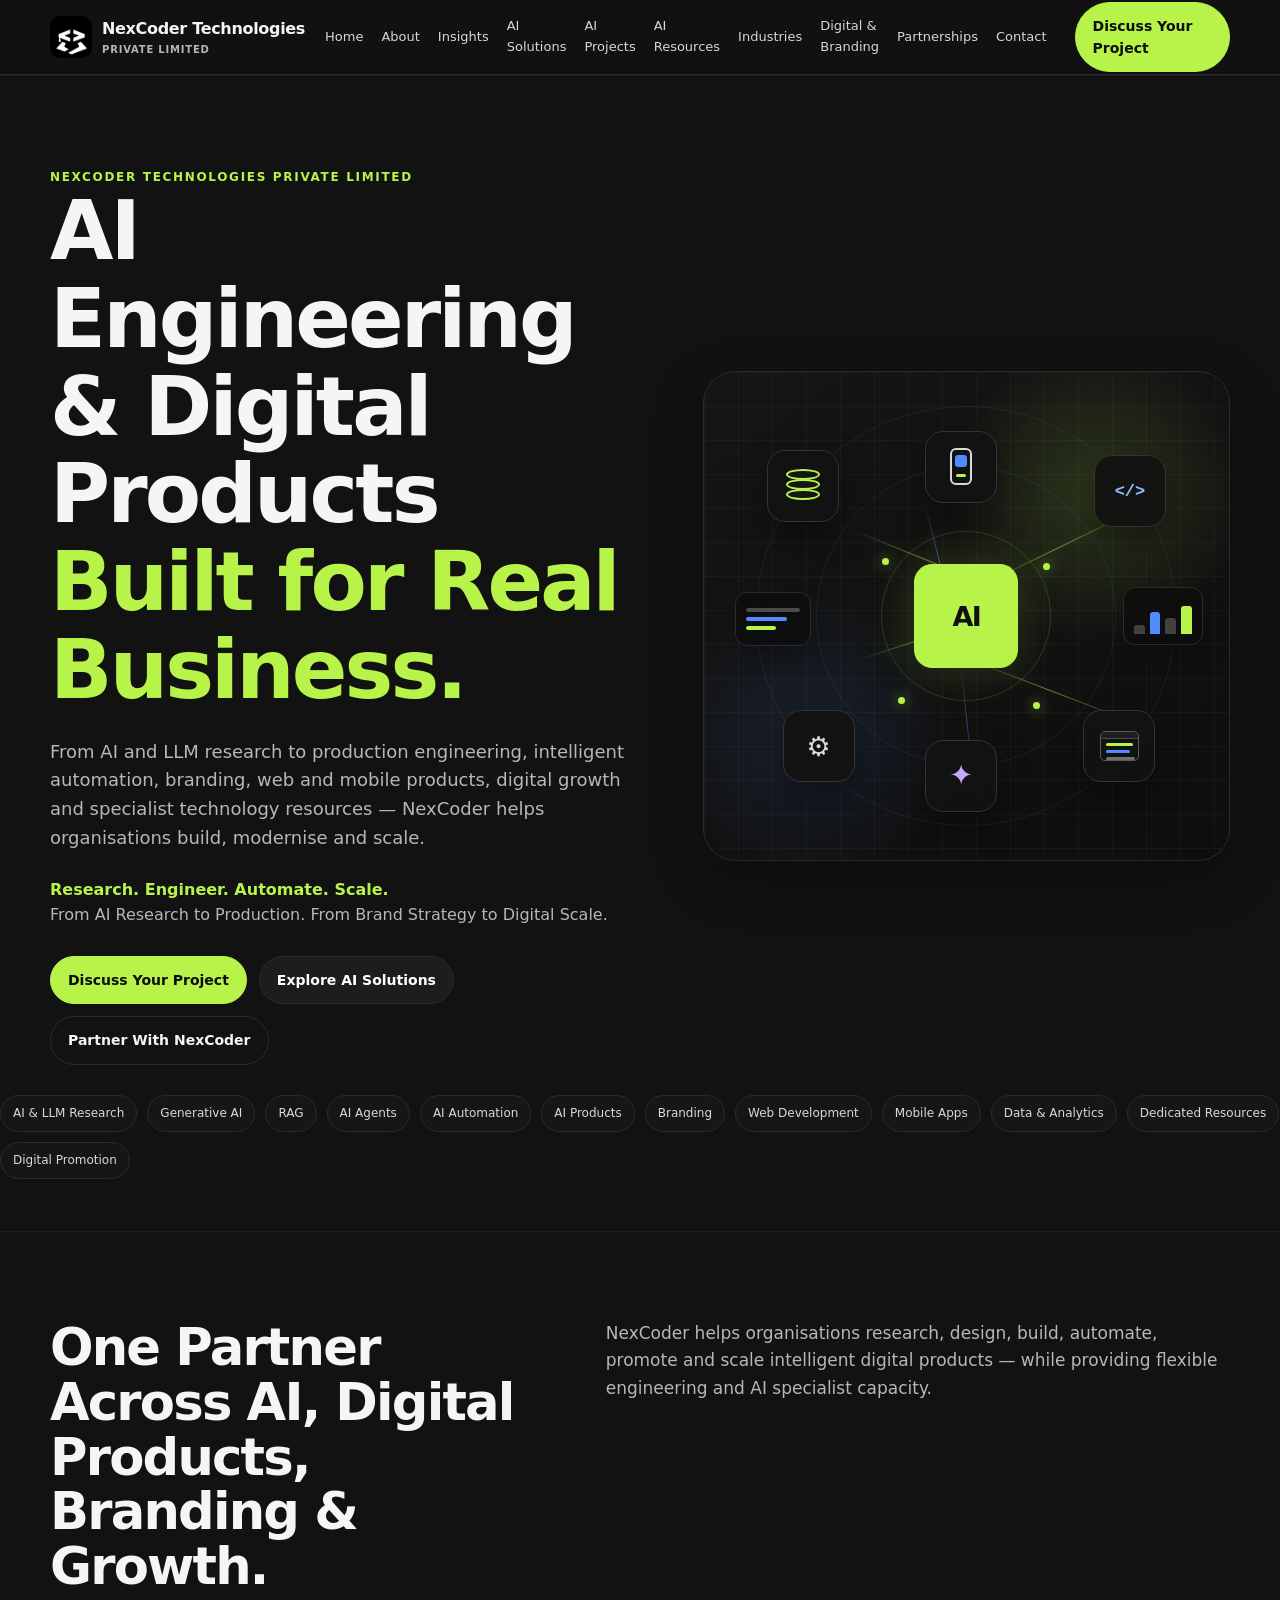
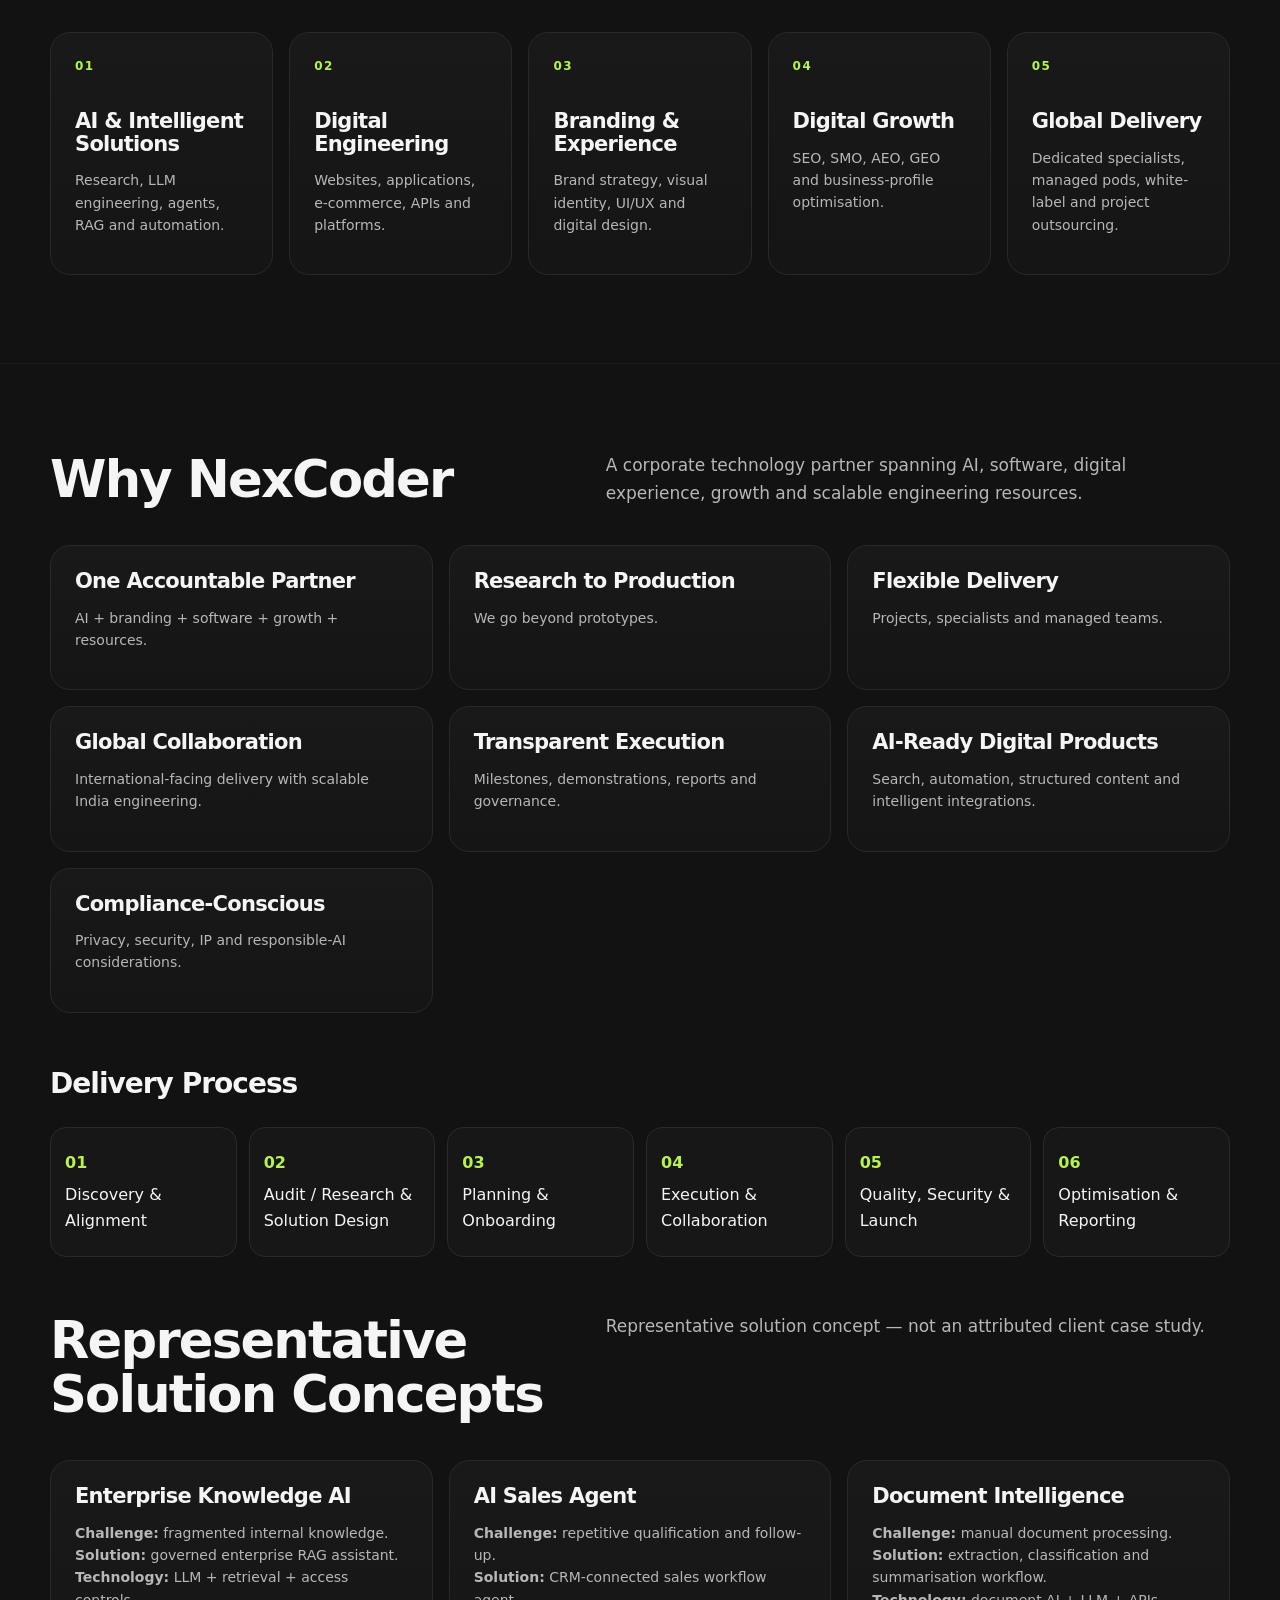
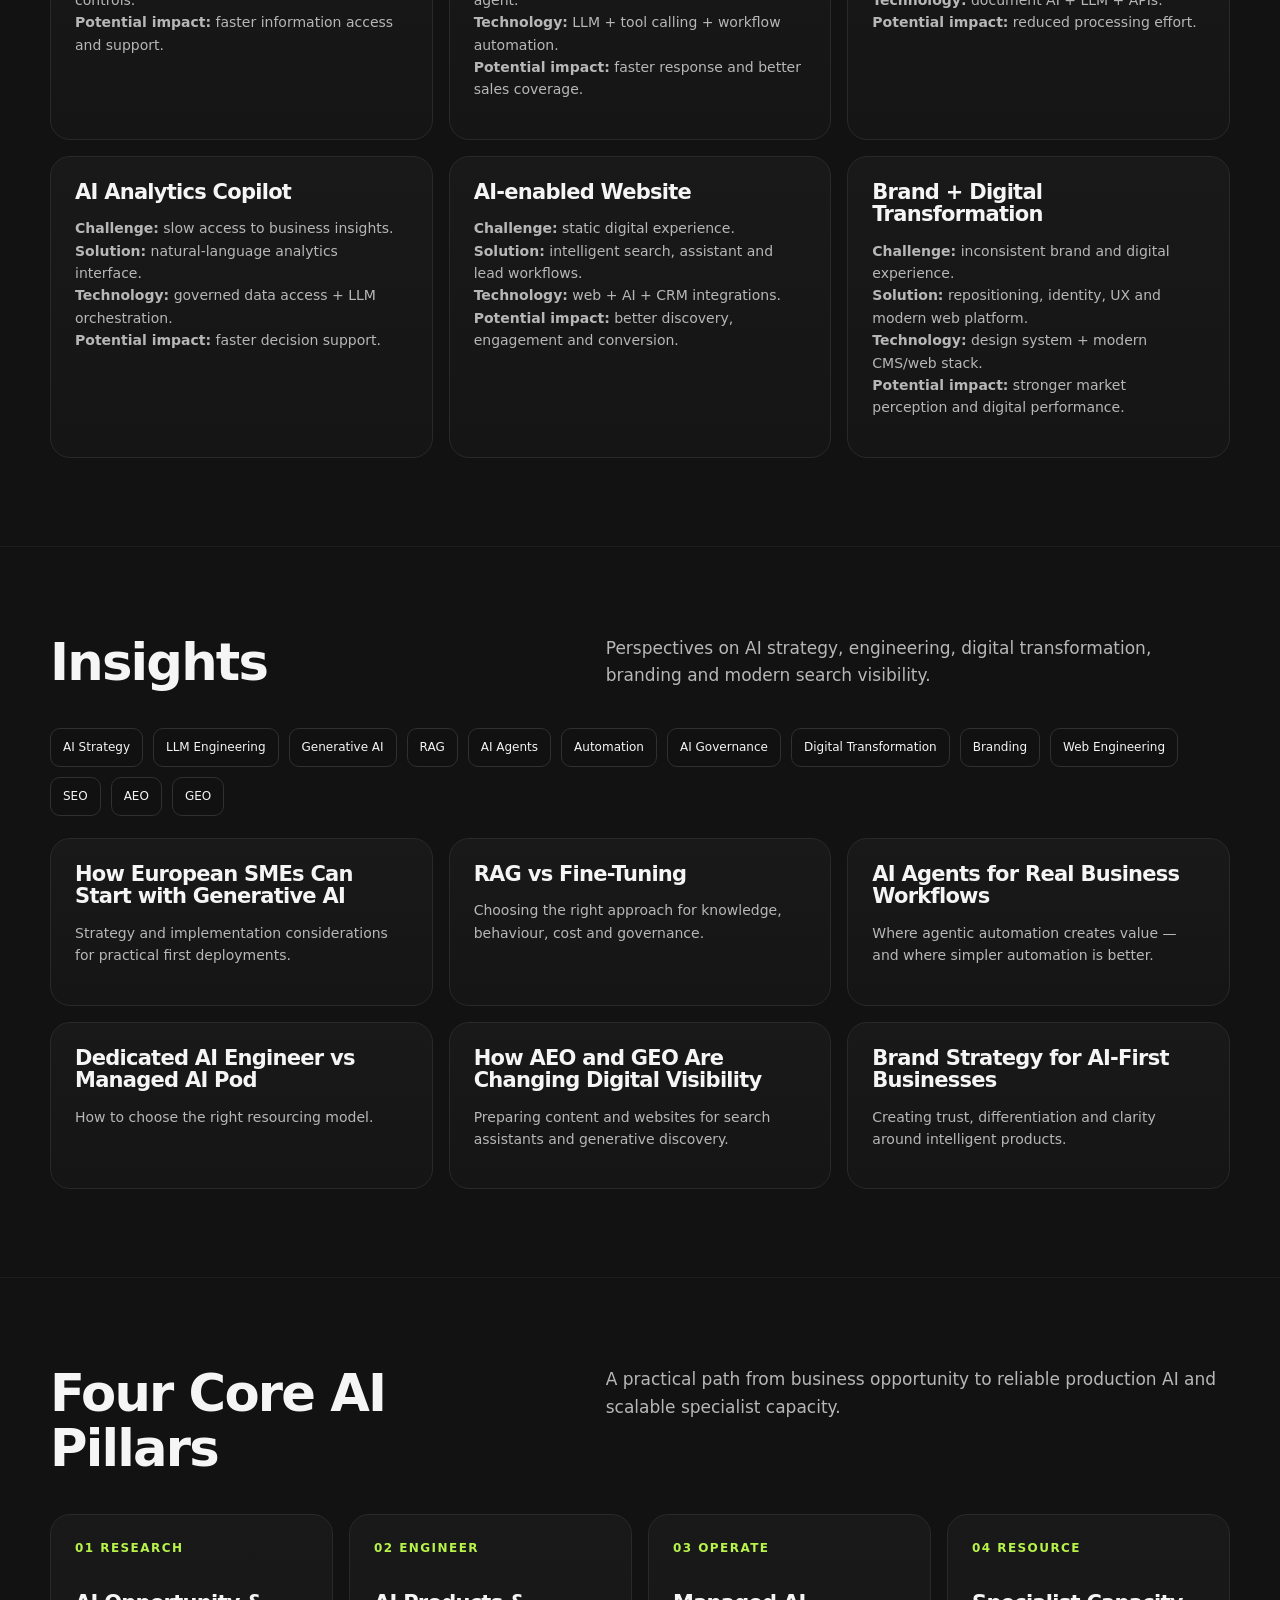
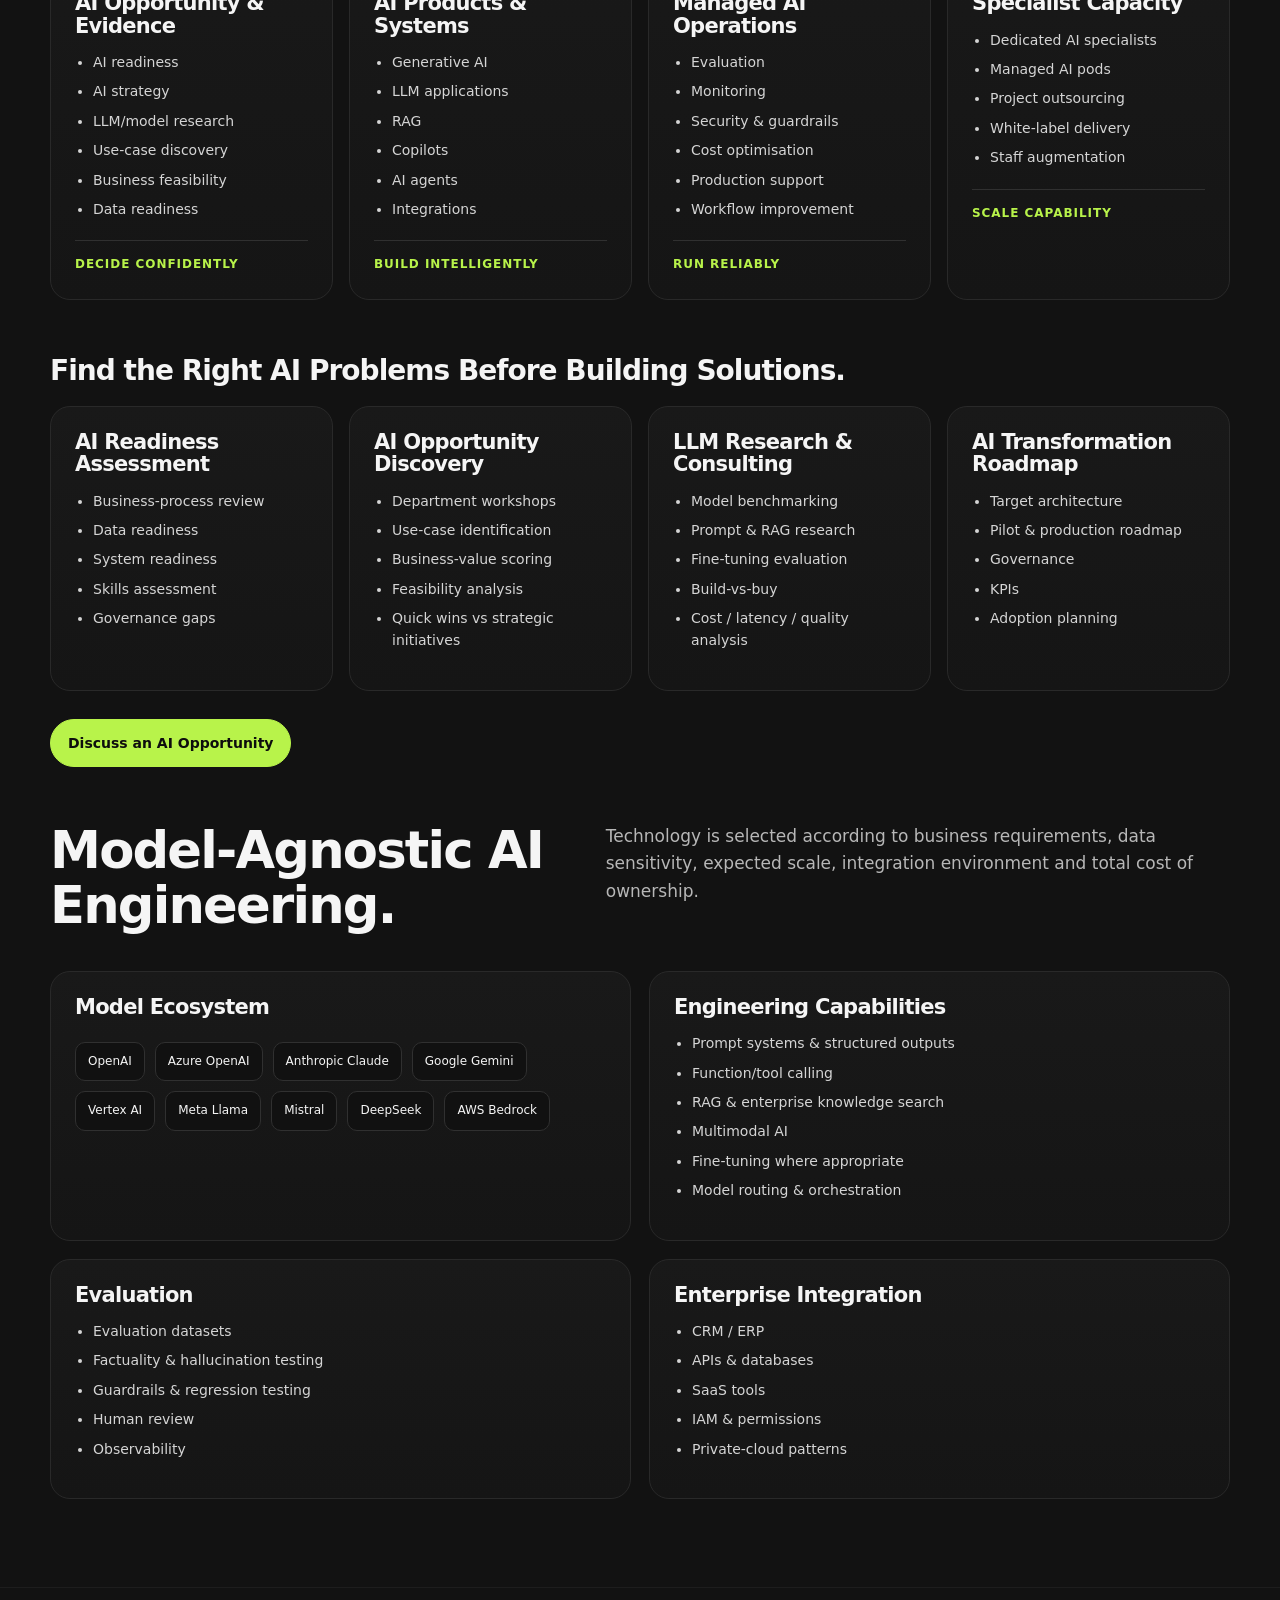
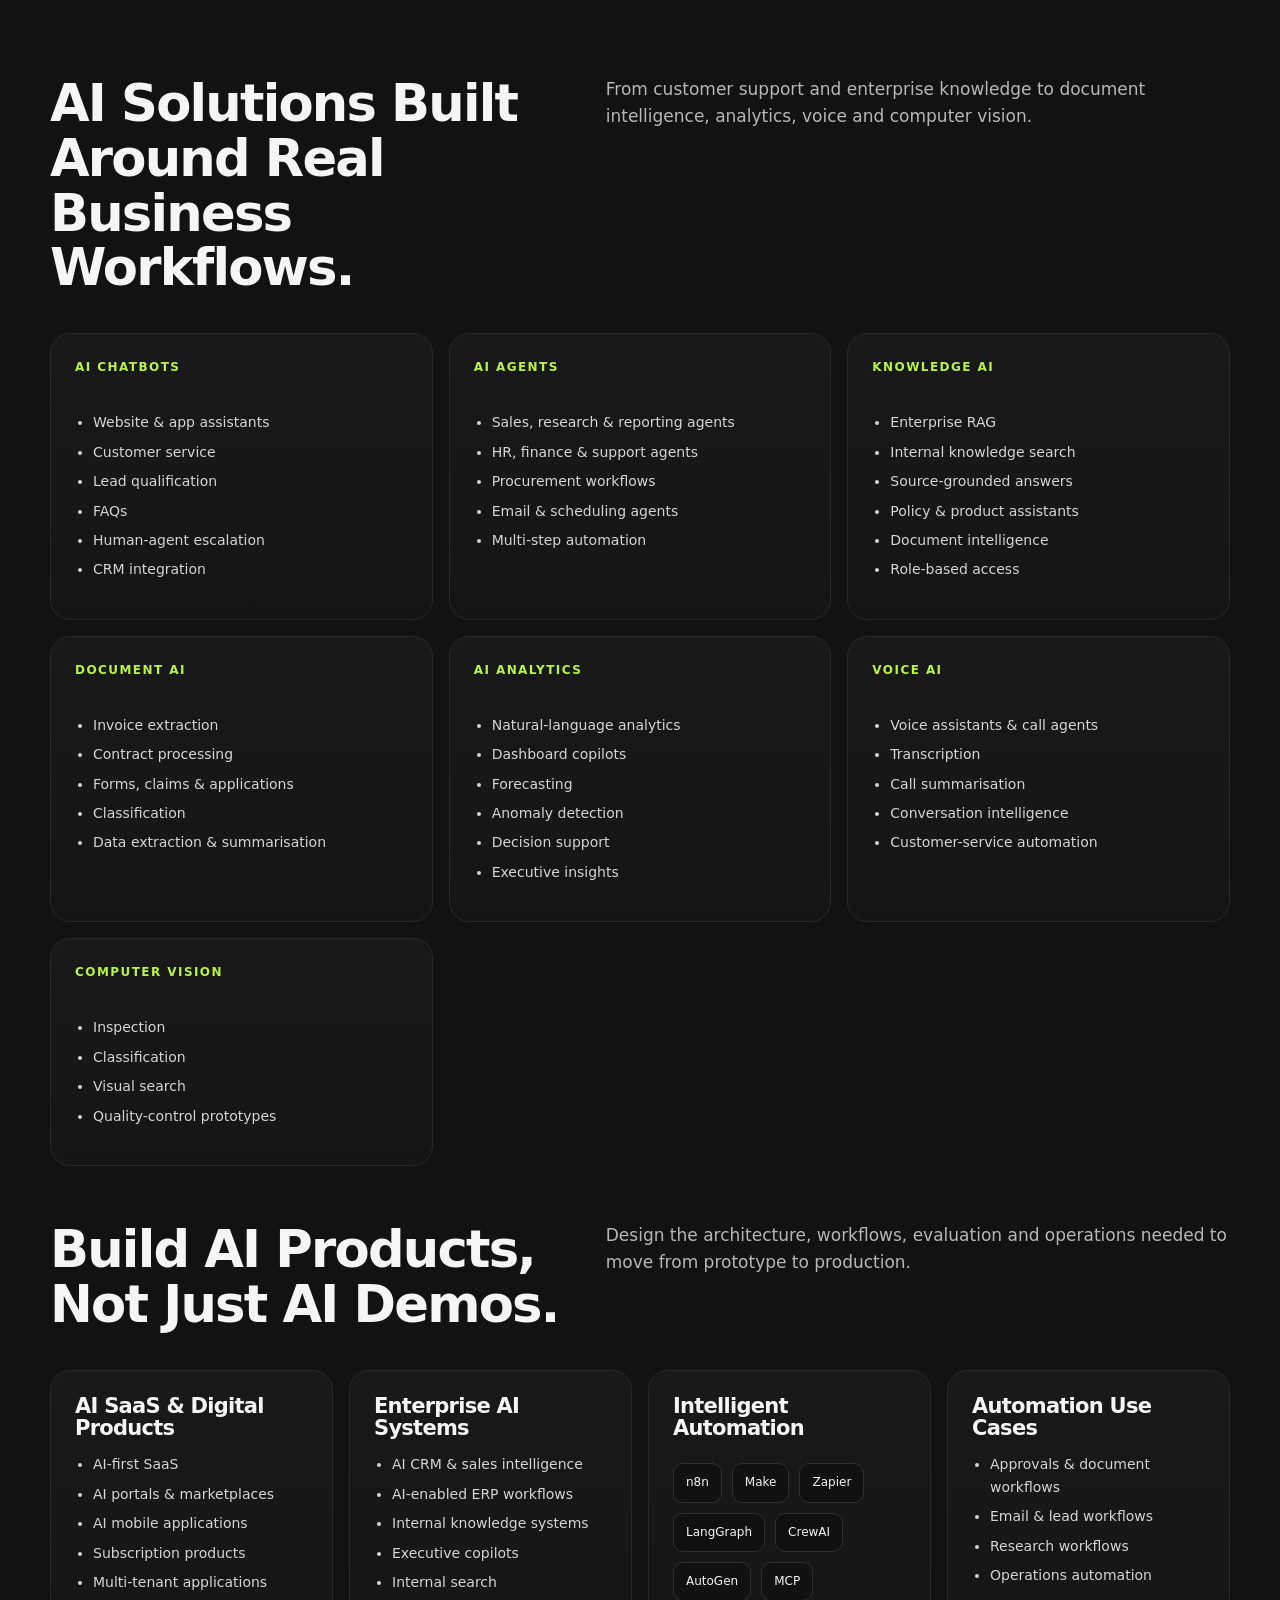
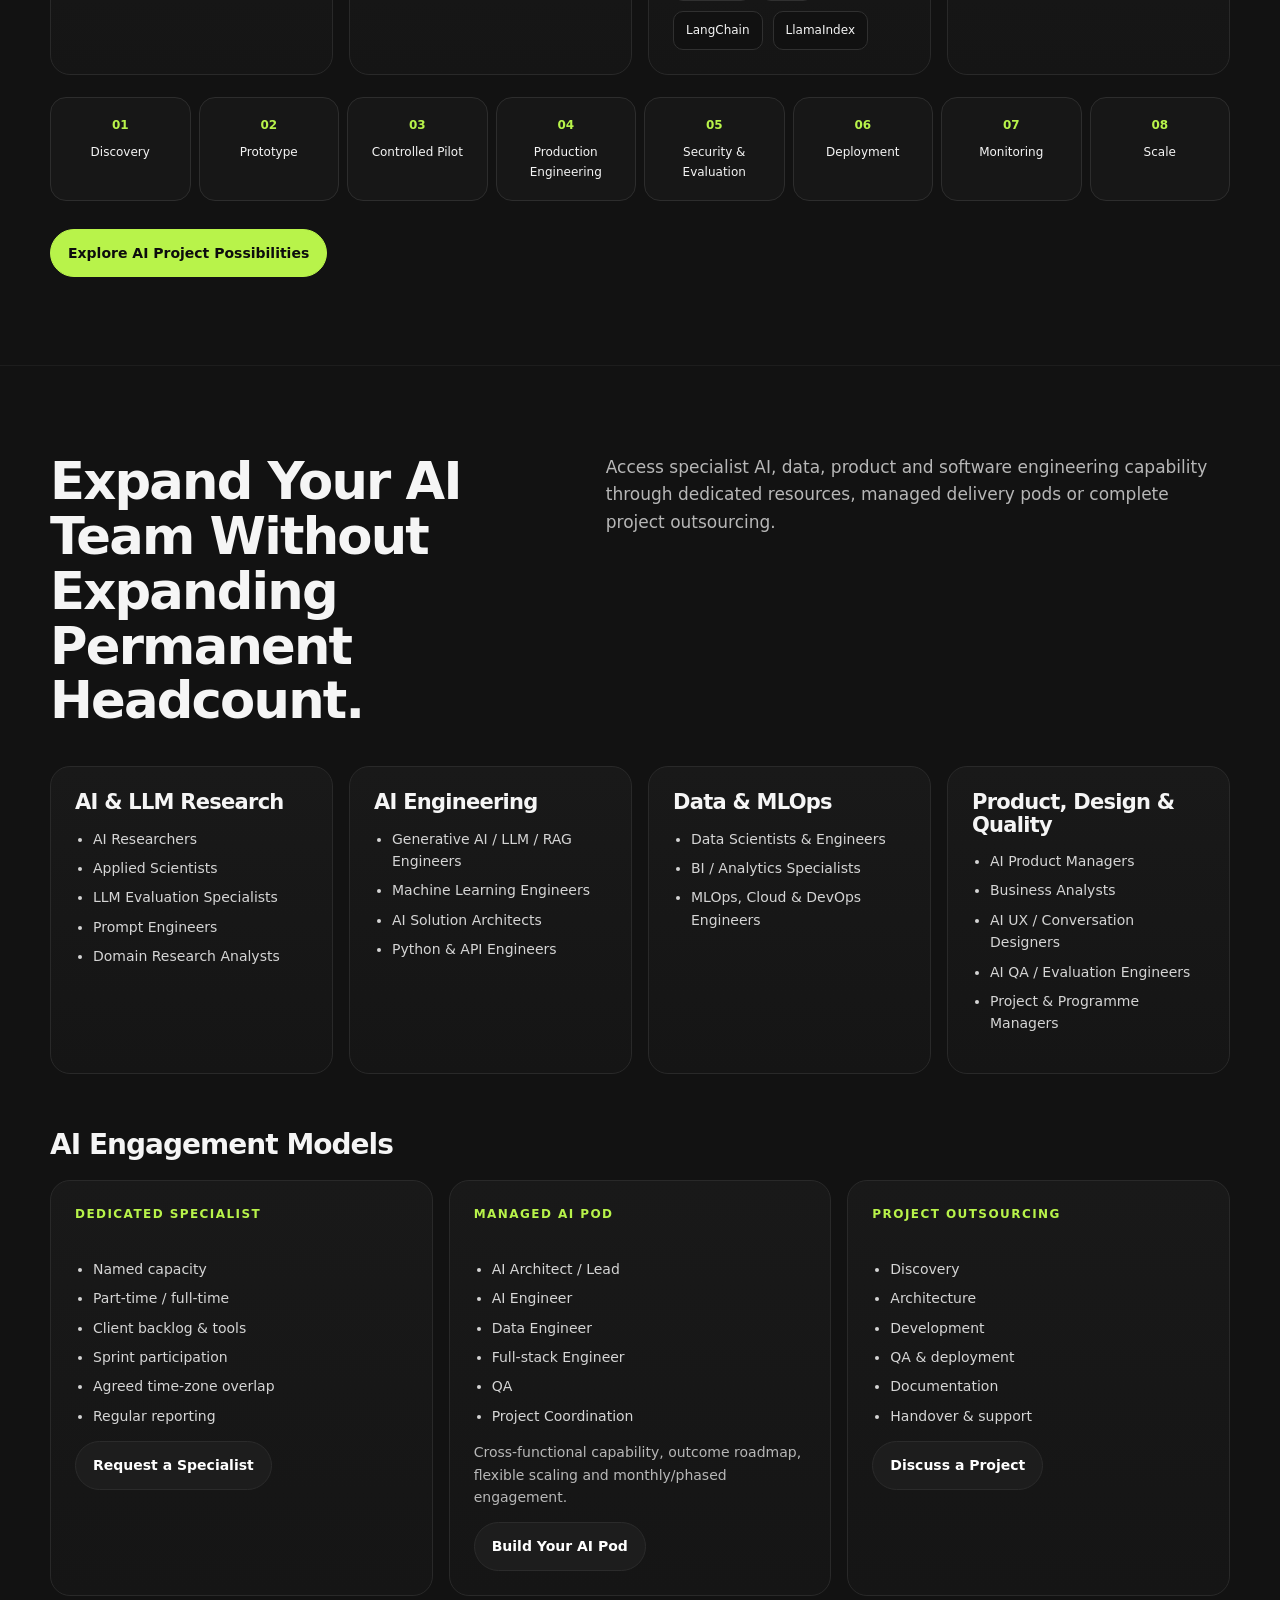
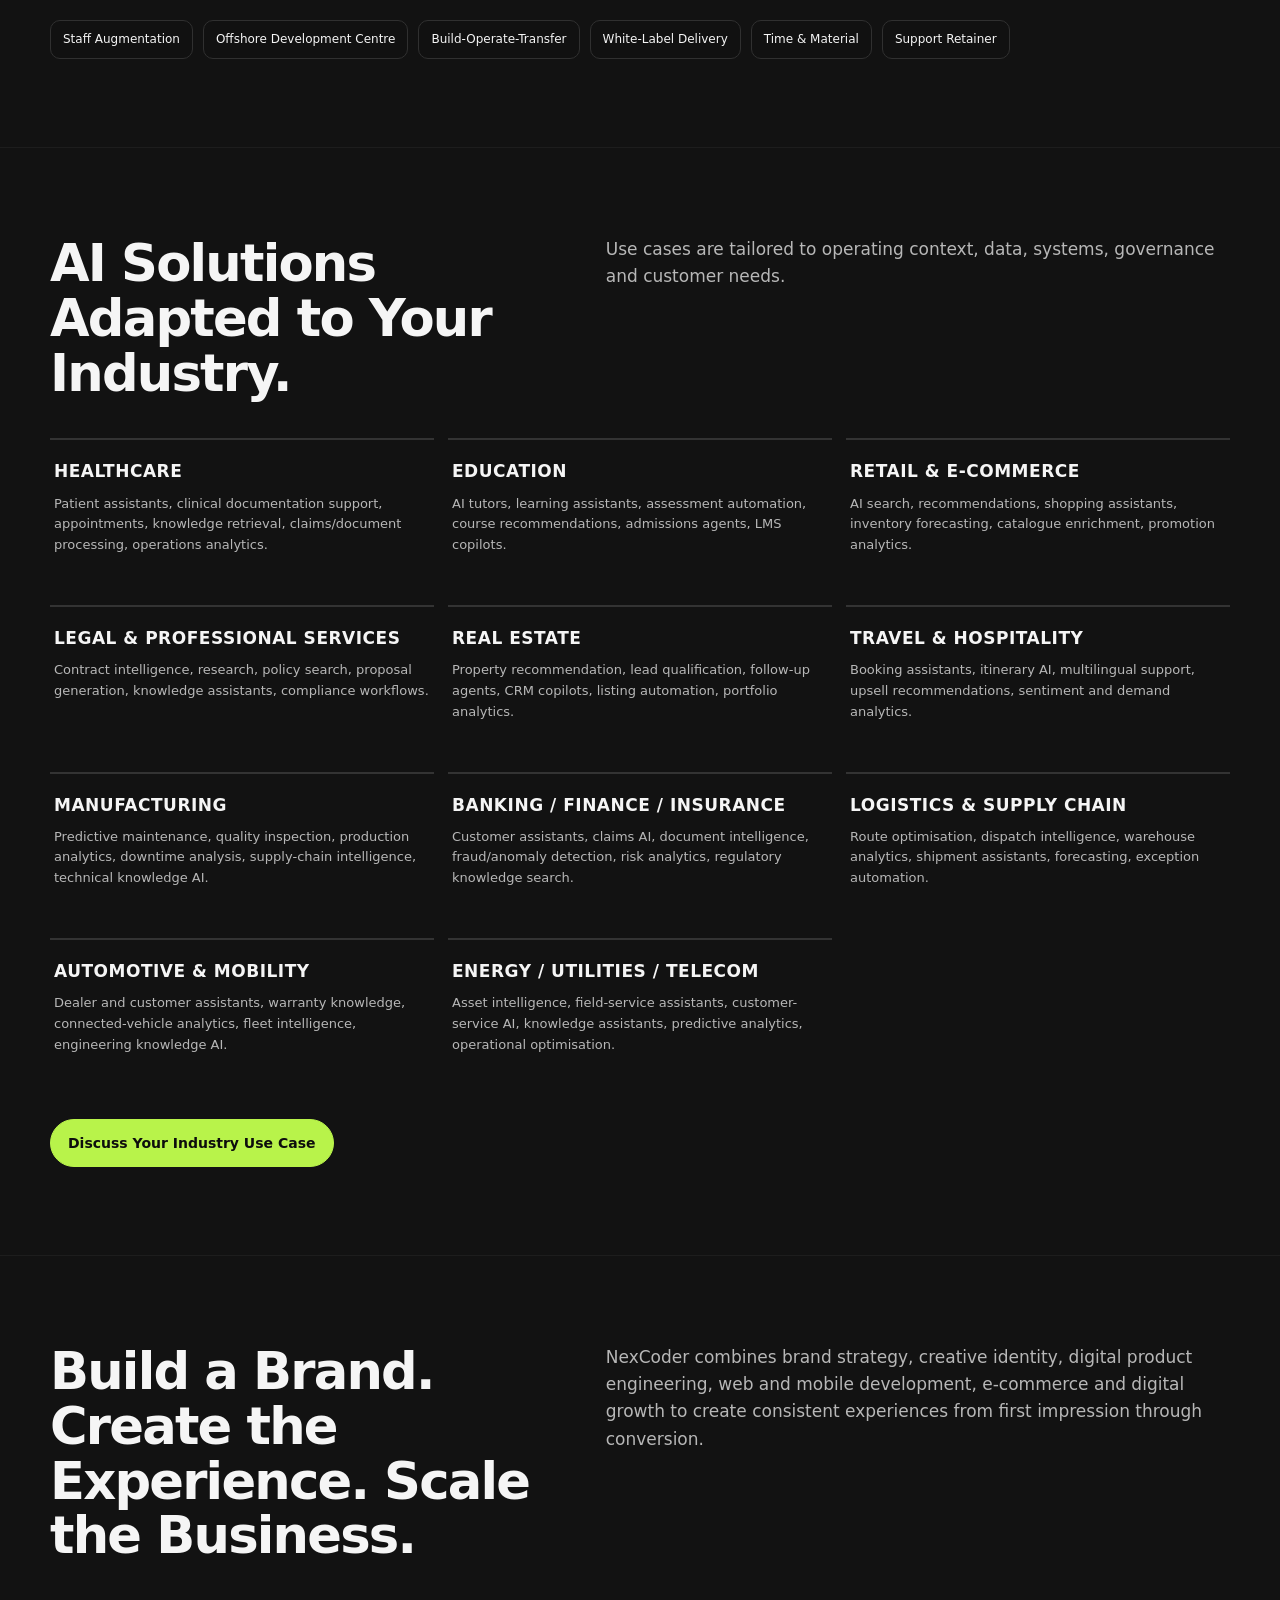
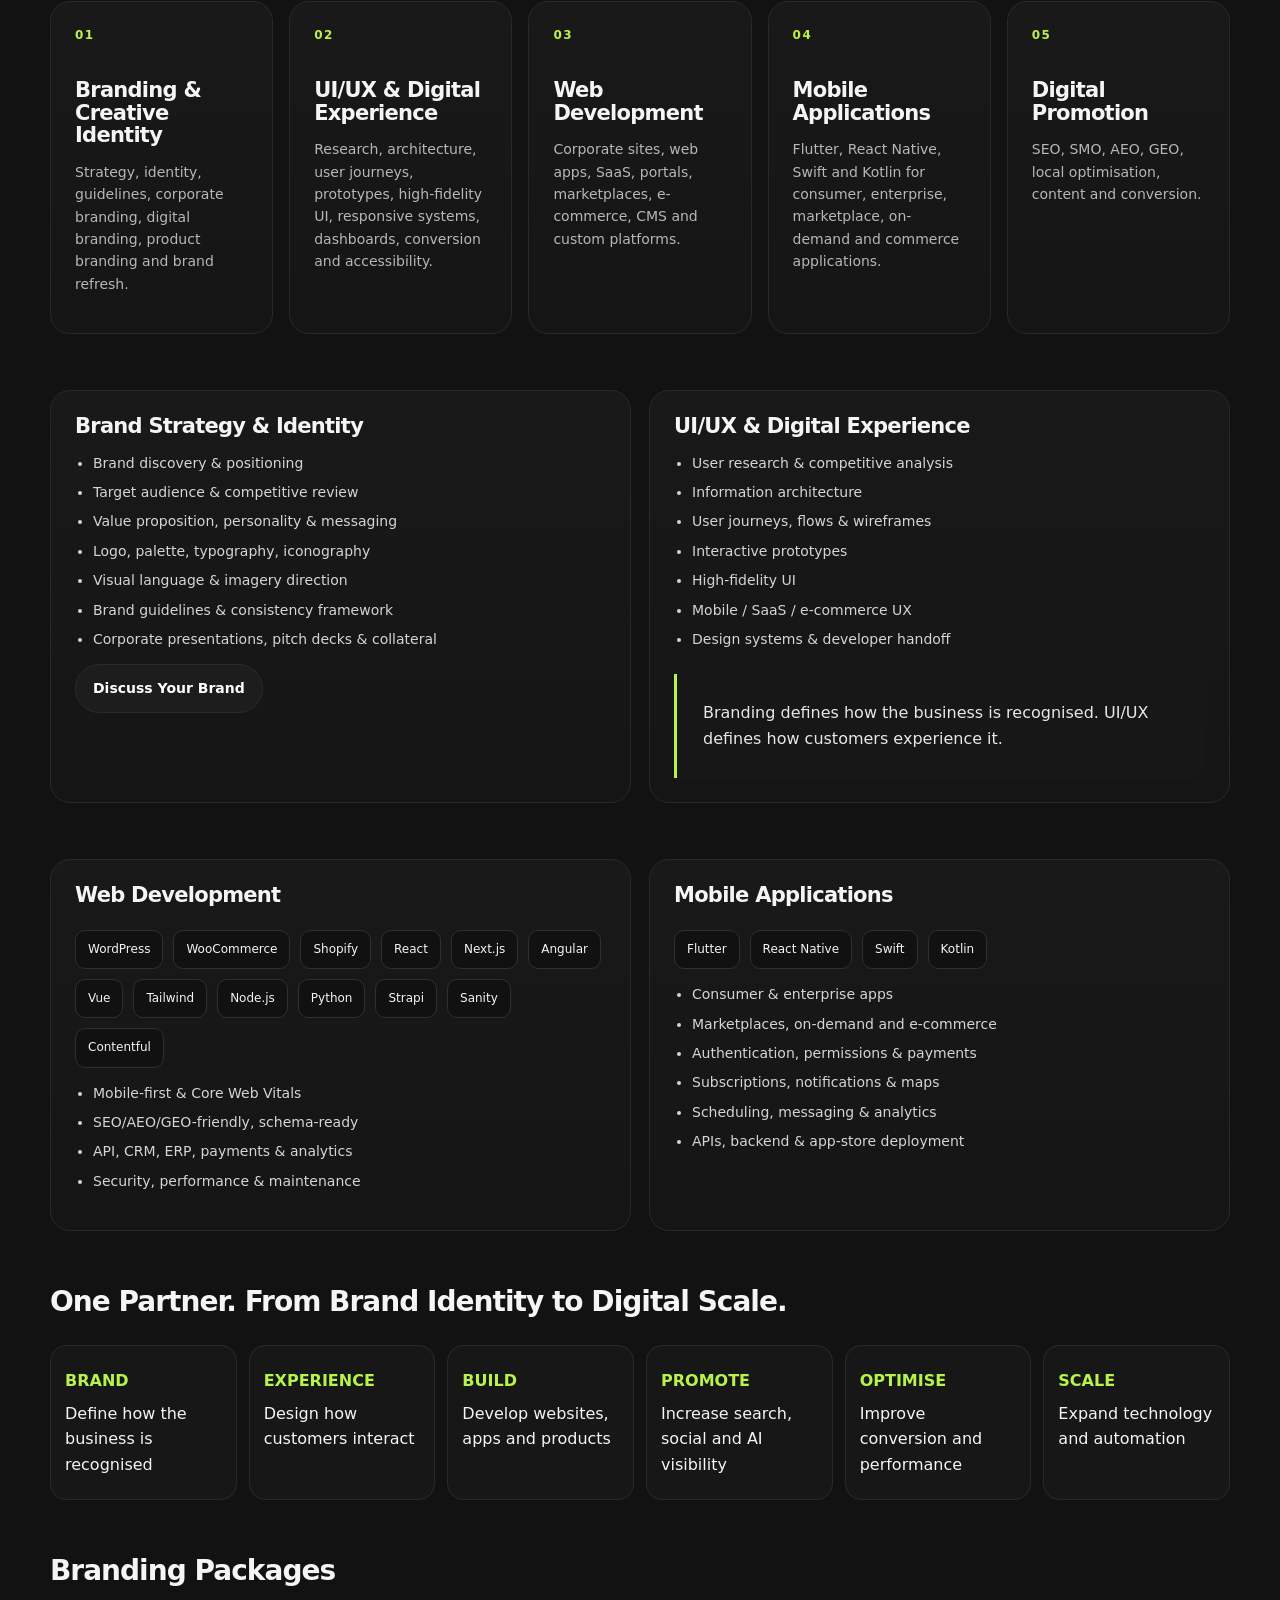
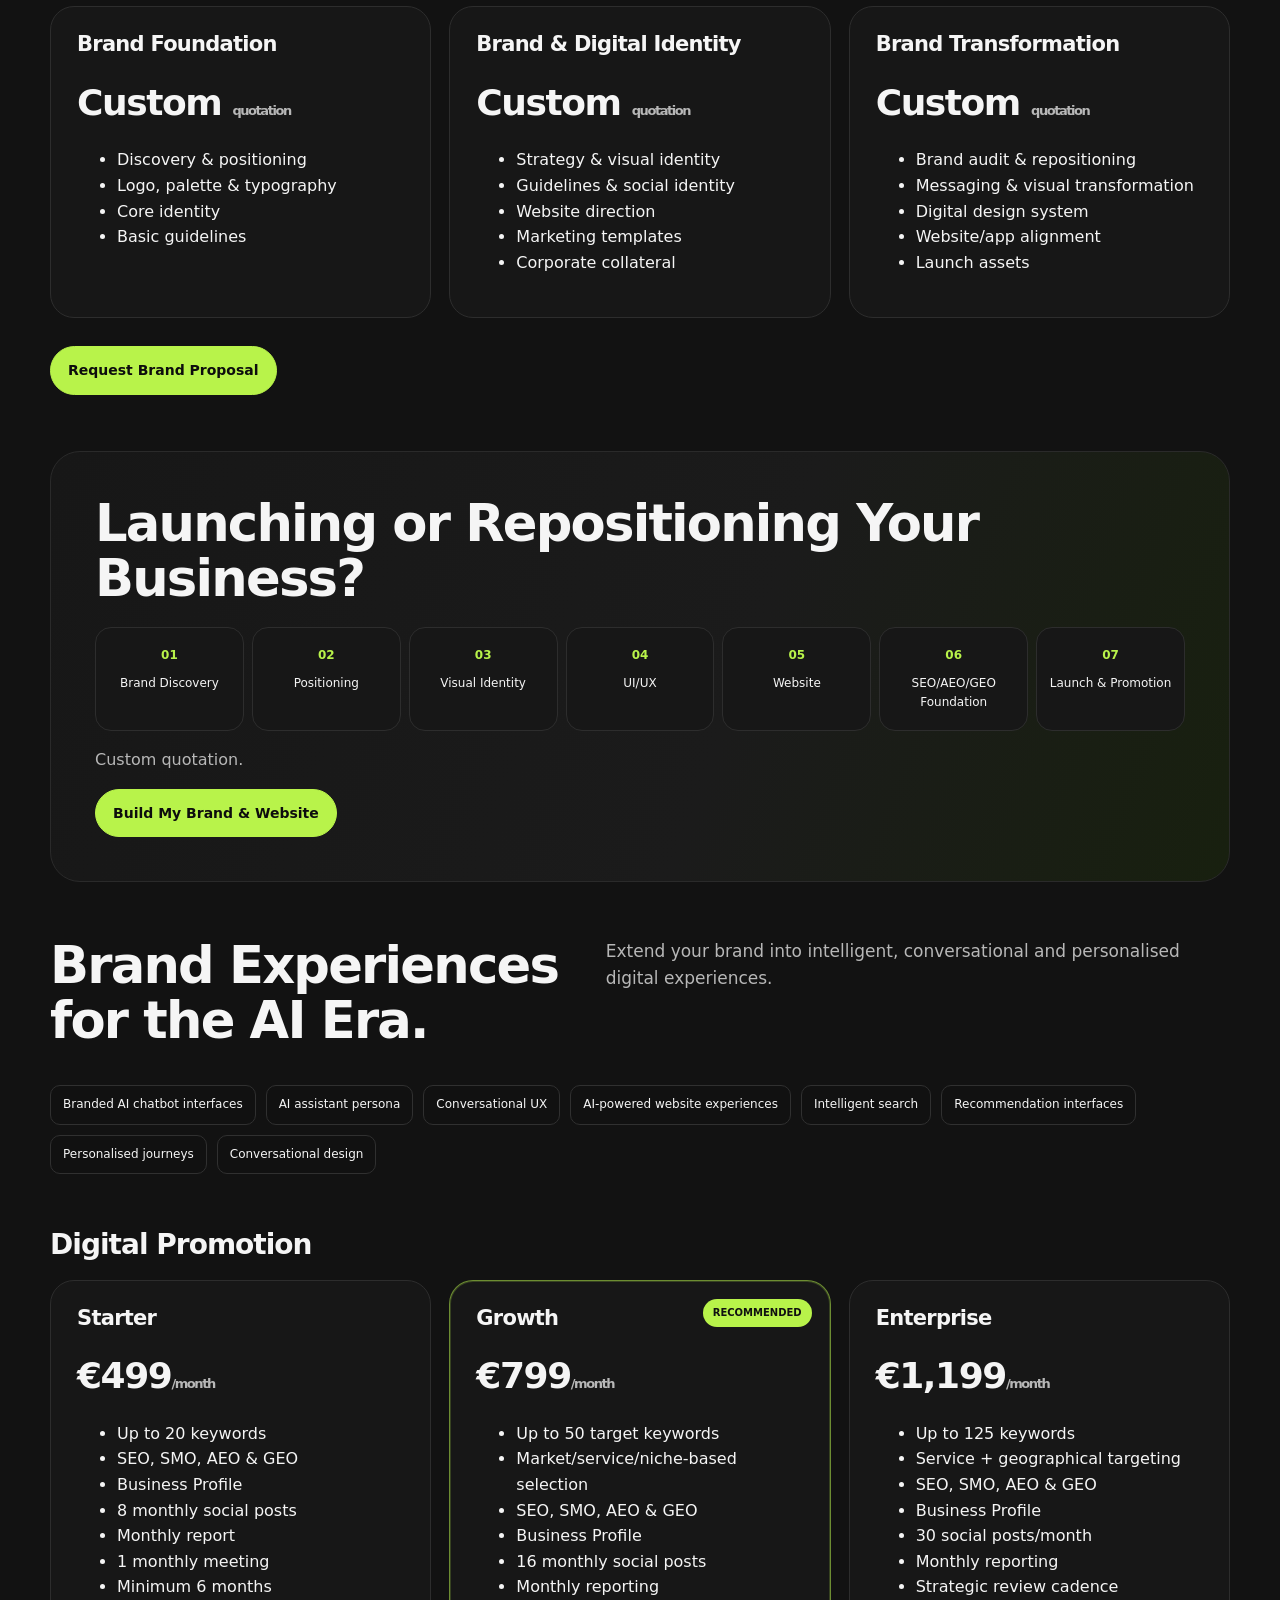
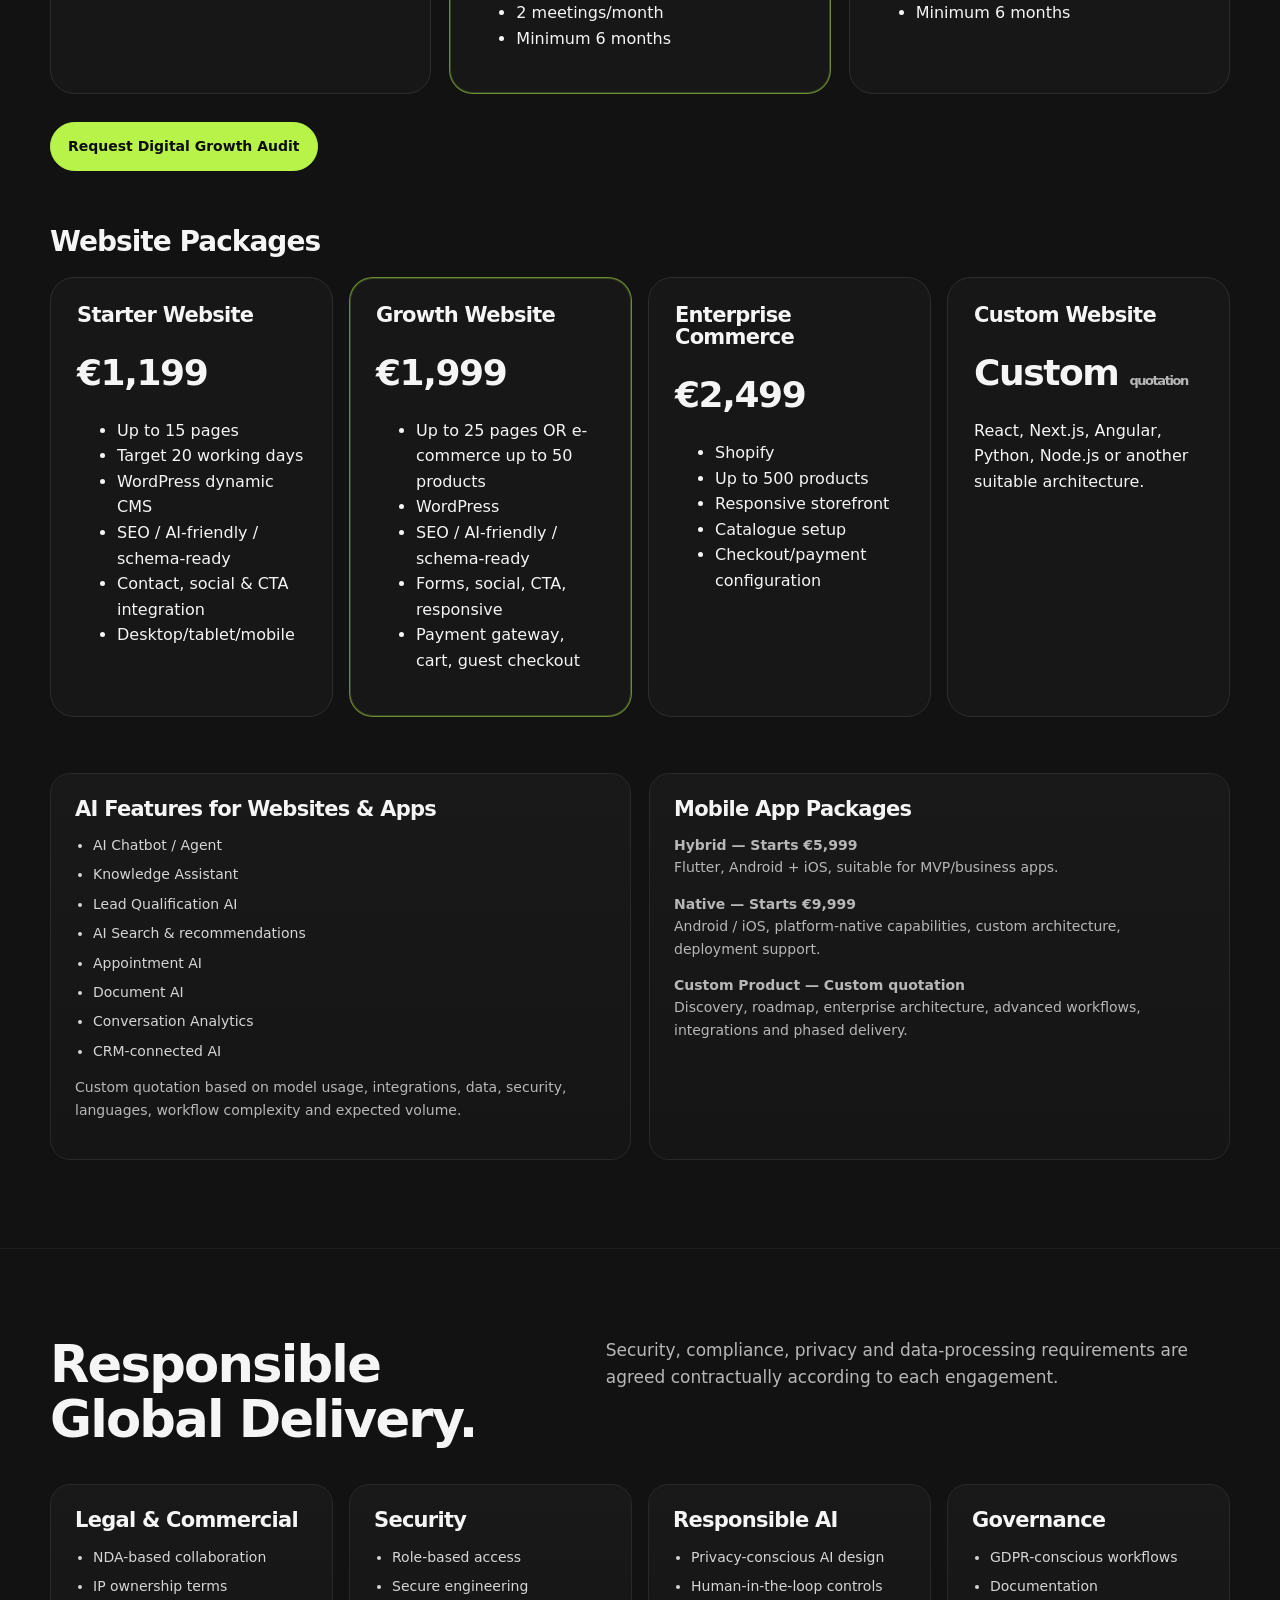
==== commit 294751c6: "Add files via upload" ====
--- a/index.html
+++ b/index.html
@@ -172,17 +172,19 @@
       <span>NexCoder Technologies<small>PRIVATE LIMITED</small></span>
     </a>
     <nav class="navlinks" aria-label="Main navigation">
-      <a href="#home">Home</a><a href="#ai">AI Solutions</a><a href="#projects">AI Projects</a>
-      <a href="#resources">AI Resources</a><a href="#industries">Industries</a><a href="#digital">Digital & Branding</a>
-      <a href="#partners">Partnerships</a><a href="#about">About</a><a href="#insights">Insights</a><a href="#contact">Contact</a>
+      <a href="#home">Home</a><a href="#about">About</a><a href="#insights">Insights</a>
+      <a href="#ai">AI Solutions</a><a href="#projects">AI Projects</a><a href="#resources">AI Resources</a>
+      <a href="#industries">Industries</a><a href="#digital">Digital & Branding</a>
+      <a href="#partners">Partnerships</a><a href="#contact">Contact</a>
     </nav>
     <div class="navcta"><a class="btn btn-primary" href="#contact">Discuss Your Project</a></div>
     <button class="menu" aria-label="Toggle navigation" onclick="document.querySelector('.mobile-nav').classList.toggle('open')">☰</button>
   </div>
   <div class="wrap mobile-nav">
+    <a href="#home">Home</a><a href="#about">About</a><a href="#insights">Insights</a>
     <a href="#ai">AI Solutions</a><a href="#projects">AI Projects</a><a href="#resources">AI Resources</a>
-    <a href="#industries">Industries</a><a href="#digital">Digital & Branding</a><a href="#partners">Partnerships</a>
-    <a href="#about">About</a><a href="#insights">Insights</a><a href="#contact">Contact</a>
+    <a href="#industries">Industries</a><a href="#digital">Digital & Branding</a>
+    <a href="#partners">Partnerships</a><a href="#contact">Contact</a>
   </div>
 </header>
 
@@ -278,6 +280,57 @@
   </div>
 </section>
 
+<section id="about" class="anchor">
+  <div class="wrap">
+    <div class="section-head"><h2>Why NexCoder</h2><p>A corporate technology partner spanning AI, software, digital experience, growth and scalable engineering resources.</p></div>
+    <div class="cards">
+      <article class="card"><h3>One Accountable Partner</h3><p>AI + branding + software + growth + resources.</p></article>
+      <article class="card"><h3>Research to Production</h3><p>We go beyond prototypes.</p></article>
+      <article class="card"><h3>Flexible Delivery</h3><p>Projects, specialists and managed teams.</p></article>
+      <article class="card"><h3>Global Collaboration</h3><p>International-facing delivery with scalable India engineering.</p></article>
+      <article class="card"><h3>Transparent Execution</h3><p>Milestones, demonstrations, reports and governance.</p></article>
+      <article class="card"><h3>AI-Ready Digital Products</h3><p>Search, automation, structured content and intelligent integrations.</p></article>
+      <article class="card"><h3>Compliance-Conscious</h3><p>Privacy, security, IP and responsible-AI considerations.</p></article>
+    </div>
+
+    <div class="subsection">
+      <h2 class="subsection-title">Delivery Process</h2>
+      <div class="flow">
+        <div class="flowbox"><b>01</b>Discovery & Alignment</div><div class="flowbox"><b>02</b>Audit / Research & Solution Design</div>
+        <div class="flowbox"><b>03</b>Planning & Onboarding</div><div class="flowbox"><b>04</b>Execution & Collaboration</div>
+        <div class="flowbox"><b>05</b>Quality, Security & Launch</div><div class="flowbox"><b>06</b>Optimisation & Reporting</div>
+      </div>
+    </div>
+
+    <div class="subsection">
+      <div class="section-head"><h2>Representative Solution Concepts</h2><p>Representative solution concept — not an attributed client case study.</p></div>
+      <div class="cards">
+        <article class="card"><h3>Enterprise Knowledge AI</h3><p><b>Challenge:</b> fragmented internal knowledge.<br><b>Solution:</b> governed enterprise RAG assistant.<br><b>Technology:</b> LLM + retrieval + access controls.<br><b>Potential impact:</b> faster information access and support.</p></article>
+        <article class="card"><h3>AI Sales Agent</h3><p><b>Challenge:</b> repetitive qualification and follow-up.<br><b>Solution:</b> CRM-connected sales workflow agent.<br><b>Technology:</b> LLM + tool calling + workflow automation.<br><b>Potential impact:</b> faster response and better sales coverage.</p></article>
+        <article class="card"><h3>Document Intelligence</h3><p><b>Challenge:</b> manual document processing.<br><b>Solution:</b> extraction, classification and summarisation workflow.<br><b>Technology:</b> document AI + LLM + APIs.<br><b>Potential impact:</b> reduced processing effort.</p></article>
+        <article class="card"><h3>AI Analytics Copilot</h3><p><b>Challenge:</b> slow access to business insights.<br><b>Solution:</b> natural-language analytics interface.<br><b>Technology:</b> governed data access + LLM orchestration.<br><b>Potential impact:</b> faster decision support.</p></article>
+        <article class="card"><h3>AI-enabled Website</h3><p><b>Challenge:</b> static digital experience.<br><b>Solution:</b> intelligent search, assistant and lead workflows.<br><b>Technology:</b> web + AI + CRM integrations.<br><b>Potential impact:</b> better discovery, engagement and conversion.</p></article>
+        <article class="card"><h3>Brand + Digital Transformation</h3><p><b>Challenge:</b> inconsistent brand and digital experience.<br><b>Solution:</b> repositioning, identity, UX and modern web platform.<br><b>Technology:</b> design system + modern CMS/web stack.<br><b>Potential impact:</b> stronger market perception and digital performance.</p></article>
+      </div>
+    </div>
+  </div>
+</section>
+
+<section id="insights" class="anchor">
+  <div class="wrap">
+    <div class="section-head"><h2>Insights</h2><p>Perspectives on AI strategy, engineering, digital transformation, branding and modern search visibility.</p></div>
+    <div class="pillrow"><span class="pill">AI Strategy</span><span class="pill">LLM Engineering</span><span class="pill">Generative AI</span><span class="pill">RAG</span><span class="pill">AI Agents</span><span class="pill">Automation</span><span class="pill">AI Governance</span><span class="pill">Digital Transformation</span><span class="pill">Branding</span><span class="pill">Web Engineering</span><span class="pill">SEO</span><span class="pill">AEO</span><span class="pill">GEO</span></div>
+    <div class="cards" style="margin-top:22px">
+      <article class="card"><h3>How European SMEs Can Start with Generative AI</h3><p>Strategy and implementation considerations for practical first deployments.</p></article>
+      <article class="card"><h3>RAG vs Fine-Tuning</h3><p>Choosing the right approach for knowledge, behaviour, cost and governance.</p></article>
+      <article class="card"><h3>AI Agents for Real Business Workflows</h3><p>Where agentic automation creates value — and where simpler automation is better.</p></article>
+      <article class="card"><h3>Dedicated AI Engineer vs Managed AI Pod</h3><p>How to choose the right resourcing model.</p></article>
+      <article class="card"><h3>How AEO and GEO Are Changing Digital Visibility</h3><p>Preparing content and websites for search assistants and generative discovery.</p></article>
+      <article class="card"><h3>Brand Strategy for AI-First Businesses</h3><p>Creating trust, differentiation and clarity around intelligent products.</p></article>
+    </div>
+  </div>
+</section>
+
 <section id="ai" class="anchor">
   <div class="wrap">
     <div class="section-head"><h2>Four Core AI Pillars</h2><p>A practical path from business opportunity to reliable production AI and scalable specialist capacity.</p></div>
@@ -337,6 +390,28 @@
         <div class="step"><b>05</b>Security & Evaluation</div><div class="step"><b>06</b>Deployment</div><div class="step"><b>07</b>Monitoring</div><div class="step"><b>08</b>Scale</div>
       </div>
       <div class="hero-actions"><a class="btn btn-primary" href="#contact">Explore AI Project Possibilities</a></div>
+    </div>
+  </div>
+</section>
+
+<section id="resources" class="anchor">
+  <div class="wrap">
+    <div class="section-head"><h2>Expand Your AI Team Without Expanding Permanent Headcount.</h2><p>Access specialist AI, data, product and software engineering capability through dedicated resources, managed delivery pods or complete project outsourcing.</p></div>
+    <div class="cards four">
+      <article class="card"><h3>AI & LLM Research</h3><ul><li>AI Researchers</li><li>Applied Scientists</li><li>LLM Evaluation Specialists</li><li>Prompt Engineers</li><li>Domain Research Analysts</li></ul></article>
+      <article class="card"><h3>AI Engineering</h3><ul><li>Generative AI / LLM / RAG Engineers</li><li>Machine Learning Engineers</li><li>AI Solution Architects</li><li>Python & API Engineers</li></ul></article>
+      <article class="card"><h3>Data & MLOps</h3><ul><li>Data Scientists & Engineers</li><li>BI / Analytics Specialists</li><li>MLOps, Cloud & DevOps Engineers</li></ul></article>
+      <article class="card"><h3>Product, Design & Quality</h3><ul><li>AI Product Managers</li><li>Business Analysts</li><li>AI UX / Conversation Designers</li><li>AI QA / Evaluation Engineers</li><li>Project & Programme Managers</li></ul></article>
+    </div>
+
+    <div class="subsection">
+      <h2 class="subsection-title">AI Engagement Models</h2>
+      <div class="cards">
+        <article class="card"><div class="num">DEDICATED SPECIALIST</div><ul><li>Named capacity</li><li>Part-time / full-time</li><li>Client backlog & tools</li><li>Sprint participation</li><li>Agreed time-zone overlap</li><li>Regular reporting</li></ul><a class="btn btn-secondary" href="#contact">Request a Specialist</a></article>
+        <article class="card"><div class="num">MANAGED AI POD</div><ul><li>AI Architect / Lead</li><li>AI Engineer</li><li>Data Engineer</li><li>Full-stack Engineer</li><li>QA</li><li>Project Coordination</li></ul><p>Cross-functional capability, outcome roadmap, flexible scaling and monthly/phased engagement.</p><a class="btn btn-secondary" href="#contact">Build Your AI Pod</a></article>
+        <article class="card"><div class="num">PROJECT OUTSOURCING</div><ul><li>Discovery</li><li>Architecture</li><li>Development</li><li>QA & deployment</li><li>Documentation</li><li>Handover & support</li></ul><a class="btn btn-secondary" href="#contact">Discuss a Project</a></article>
+      </div>
+      <div class="pillrow"><span class="pill">Staff Augmentation</span><span class="pill">Offshore Development Centre</span><span class="pill">Build-Operate-Transfer</span><span class="pill">White-Label Delivery</span><span class="pill">Time & Material</span><span class="pill">Support Retainer</span></div>
     </div>
   </div>
 </section>
@@ -361,24 +436,90 @@
   </div>
 </section>
 
-<section id="resources" class="anchor">
-  <div class="wrap">
-    <div class="section-head"><h2>Expand Your AI Team Without Expanding Permanent Headcount.</h2><p>Access specialist AI, data, product and software engineering capability through dedicated resources, managed delivery pods or complete project outsourcing.</p></div>
+<section id="digital" class="anchor">
+  <div class="wrap">
+    <div class="section-head"><h2>Build a Brand. Create the Experience. Scale the Business.</h2><p>NexCoder combines brand strategy, creative identity, digital product engineering, web and mobile development, e-commerce and digital growth to create consistent experiences from first impression through conversion.</p></div>
+    <div class="cards five">
+      <article class="card"><div class="num">01</div><h3>Branding & Creative Identity</h3><p>Strategy, identity, guidelines, corporate branding, digital branding, product branding and brand refresh.</p></article>
+      <article class="card"><div class="num">02</div><h3>UI/UX & Digital Experience</h3><p>Research, architecture, user journeys, prototypes, high-fidelity UI, responsive systems, dashboards, conversion and accessibility.</p></article>
+      <article class="card"><div class="num">03</div><h3>Web Development</h3><p>Corporate sites, web apps, SaaS, portals, marketplaces, e-commerce, CMS and custom platforms.</p></article>
+      <article class="card"><div class="num">04</div><h3>Mobile Applications</h3><p>Flutter, React Native, Swift and Kotlin for consumer, enterprise, marketplace, on-demand and commerce applications.</p></article>
+      <article class="card"><div class="num">05</div><h3>Digital Promotion</h3><p>SEO, SMO, AEO, GEO, local optimisation, content and conversion.</p></article>
+    </div>
+
+    <div class="subsection split">
+      <article class="card"><h3>Brand Strategy & Identity</h3><ul><li>Brand discovery & positioning</li><li>Target audience & competitive review</li><li>Value proposition, personality & messaging</li><li>Logo, palette, typography, iconography</li><li>Visual language & imagery direction</li><li>Brand guidelines & consistency framework</li><li>Corporate presentations, pitch decks & collateral</li></ul><a class="btn btn-secondary" href="#contact">Discuss Your Brand</a></article>
+      <article class="card"><h3>UI/UX & Digital Experience</h3><ul><li>User research & competitive analysis</li><li>Information architecture</li><li>User journeys, flows & wireframes</li><li>Interactive prototypes</li><li>High-fidelity UI</li><li>Mobile / SaaS / e-commerce UX</li><li>Design systems & developer handoff</li></ul><div class="statement">Branding defines how the business is recognised. UI/UX defines how customers experience it.</div></article>
+    </div>
+
+    <div class="subsection split">
+      <article class="card"><h3>Web Development</h3><div class="pillrow"><span class="pill">WordPress</span><span class="pill">WooCommerce</span><span class="pill">Shopify</span><span class="pill">React</span><span class="pill">Next.js</span><span class="pill">Angular</span><span class="pill">Vue</span><span class="pill">Tailwind</span><span class="pill">Node.js</span><span class="pill">Python</span><span class="pill">Strapi</span><span class="pill">Sanity</span><span class="pill">Contentful</span></div><ul><li>Mobile-first & Core Web Vitals</li><li>SEO/AEO/GEO-friendly, schema-ready</li><li>API, CRM, ERP, payments & analytics</li><li>Security, performance & maintenance</li></ul></article>
+      <article class="card"><h3>Mobile Applications</h3><div class="pillrow"><span class="pill">Flutter</span><span class="pill">React Native</span><span class="pill">Swift</span><span class="pill">Kotlin</span></div><ul><li>Consumer & enterprise apps</li><li>Marketplaces, on-demand and e-commerce</li><li>Authentication, permissions & payments</li><li>Subscriptions, notifications & maps</li><li>Scheduling, messaging & analytics</li><li>APIs, backend & app-store deployment</li></ul></article>
+    </div>
+
+    <div class="subsection">
+      <h2 class="subsection-title">One Partner. From Brand Identity to Digital Scale.</h2>
+      <div class="flow"><div class="flowbox"><b>BRAND</b>Define how the business is recognised</div><div class="flowbox"><b>EXPERIENCE</b>Design how customers interact</div><div class="flowbox"><b>BUILD</b>Develop websites, apps and products</div><div class="flowbox"><b>PROMOTE</b>Increase search, social and AI visibility</div><div class="flowbox"><b>OPTIMISE</b>Improve conversion and performance</div><div class="flowbox"><b>SCALE</b>Expand technology and automation</div></div>
+    </div>
+
+    <div class="subsection">
+      <h2 class="subsection-title">Branding Packages</h2>
+      <div class="price-grid">
+        <article class="price"><h3>Brand Foundation</h3><div class="amount">Custom <small>quotation</small></div><ul><li>Discovery & positioning</li><li>Logo, palette & typography</li><li>Core identity</li><li>Basic guidelines</li></ul></article>
+        <article class="price"><h3>Brand & Digital Identity</h3><div class="amount">Custom <small>quotation</small></div><ul><li>Strategy & visual identity</li><li>Guidelines & social identity</li><li>Website direction</li><li>Marketing templates</li><li>Corporate collateral</li></ul></article>
+        <article class="price"><h3>Brand Transformation</h3><div class="amount">Custom <small>quotation</small></div><ul><li>Brand audit & repositioning</li><li>Messaging & visual transformation</li><li>Digital design system</li><li>Website/app alignment</li><li>Launch assets</li></ul></article>
+      </div>
+      <div class="hero-actions"><a class="btn btn-primary" href="#contact">Request Brand Proposal</a></div>
+    </div>
+
+    <div class="subsection band">
+      <h2>Launching or Repositioning Your Business?</h2>
+      <div class="process" style="grid-template-columns:repeat(7,1fr);margin-top:22px">
+        <div class="step"><b>01</b>Brand Discovery</div><div class="step"><b>02</b>Positioning</div><div class="step"><b>03</b>Visual Identity</div><div class="step"><b>04</b>UI/UX</div><div class="step"><b>05</b>Website</div><div class="step"><b>06</b>SEO/AEO/GEO Foundation</div><div class="step"><b>07</b>Launch & Promotion</div>
+      </div>
+      <p class="muted">Custom quotation.</p><a class="btn btn-primary" href="#contact">Build My Brand & Website</a>
+    </div>
+
+    <div class="subsection">
+      <div class="section-head"><h2>Brand Experiences for the AI Era.</h2><p>Extend your brand into intelligent, conversational and personalised digital experiences.</p></div>
+      <div class="pillrow"><span class="pill">Branded AI chatbot interfaces</span><span class="pill">AI assistant persona</span><span class="pill">Conversational UX</span><span class="pill">AI-powered website experiences</span><span class="pill">Intelligent search</span><span class="pill">Recommendation interfaces</span><span class="pill">Personalised journeys</span><span class="pill">Conversational design</span></div>
+    </div>
+
+    <div class="subsection">
+      <h2 class="subsection-title">Digital Promotion</h2>
+      <div class="price-grid">
+        <article class="price"><h3>Starter</h3><div class="amount">€499<small>/month</small></div><ul><li>Up to 20 keywords</li><li>SEO, SMO, AEO & GEO</li><li>Business Profile</li><li>8 monthly social posts</li><li>Monthly report</li><li>1 monthly meeting</li><li>Minimum 6 months</li></ul></article>
+        <article class="price reco"><span class="badge">RECOMMENDED</span><h3>Growth</h3><div class="amount">€799<small>/month</small></div><ul><li>Up to 50 target keywords</li><li>Market/service/niche-based selection</li><li>SEO, SMO, AEO & GEO</li><li>Business Profile</li><li>16 monthly social posts</li><li>Monthly reporting</li><li>2 meetings/month</li><li>Minimum 6 months</li></ul></article>
+        <article class="price"><h3>Enterprise</h3><div class="amount">€1,199<small>/month</small></div><ul><li>Up to 125 keywords</li><li>Service + geographical targeting</li><li>SEO, SMO, AEO & GEO</li><li>Business Profile</li><li>30 social posts/month</li><li>Monthly reporting</li><li>Strategic review cadence</li><li>Minimum 6 months</li></ul></article>
+      </div>
+      <div class="hero-actions"><a class="btn btn-primary" href="#contact">Request Digital Growth Audit</a></div>
+    </div>
+
+    <div class="subsection">
+      <h2 class="subsection-title">Website Packages</h2>
+      <div class="cards four">
+        <article class="price"><h3>Starter Website</h3><div class="amount">€1,199</div><ul><li>Up to 15 pages</li><li>Target 20 working days</li><li>WordPress dynamic CMS</li><li>SEO / AI-friendly / schema-ready</li><li>Contact, social & CTA integration</li><li>Desktop/tablet/mobile</li></ul></article>
+        <article class="price reco"><h3>Growth Website</h3><div class="amount">€1,999</div><ul><li>Up to 25 pages OR e-commerce up to 50 products</li><li>WordPress</li><li>SEO / AI-friendly / schema-ready</li><li>Forms, social, CTA, responsive</li><li>Payment gateway, cart, guest checkout</li></ul></article>
+        <article class="price"><h3>Enterprise Commerce</h3><div class="amount">€2,499</div><ul><li>Shopify</li><li>Up to 500 products</li><li>Responsive storefront</li><li>Catalogue setup</li><li>Checkout/payment configuration</li></ul></article>
+        <article class="price"><h3>Custom Website</h3><div class="amount">Custom <small>quotation</small></div><p>React, Next.js, Angular, Python, Node.js or another suitable architecture.</p></article>
+      </div>
+    </div>
+
+    <div class="subsection split">
+      <article class="card"><h3>AI Features for Websites & Apps</h3><ul><li>AI Chatbot / Agent</li><li>Knowledge Assistant</li><li>Lead Qualification AI</li><li>AI Search & recommendations</li><li>Appointment AI</li><li>Document AI</li><li>Conversation Analytics</li><li>CRM-connected AI</li></ul><p>Custom quotation based on model usage, integrations, data, security, languages, workflow complexity and expected volume.</p></article>
+      <article class="card"><h3>Mobile App Packages</h3><p><strong>Hybrid — Starts €5,999</strong><br>Flutter, Android + iOS, suitable for MVP/business apps.</p><p><strong>Native — Starts €9,999</strong><br>Android / iOS, platform-native capabilities, custom architecture, deployment support.</p><p><strong>Custom Product — Custom quotation</strong><br>Discovery, roadmap, enterprise architecture, advanced workflows, integrations and phased delivery.</p></article>
+    </div>
+  </div>
+</section>
+
+<section>
+  <div class="wrap">
+    <div class="section-head"><h2>Responsible Global Delivery.</h2><p>Security, compliance, privacy and data-processing requirements are agreed contractually according to each engagement.</p></div>
     <div class="cards four">
-      <article class="card"><h3>AI & LLM Research</h3><ul><li>AI Researchers</li><li>Applied Scientists</li><li>LLM Evaluation Specialists</li><li>Prompt Engineers</li><li>Domain Research Analysts</li></ul></article>
-      <article class="card"><h3>AI Engineering</h3><ul><li>Generative AI / LLM / RAG Engineers</li><li>Machine Learning Engineers</li><li>AI Solution Architects</li><li>Python & API Engineers</li></ul></article>
-      <article class="card"><h3>Data & MLOps</h3><ul><li>Data Scientists & Engineers</li><li>BI / Analytics Specialists</li><li>MLOps, Cloud & DevOps Engineers</li></ul></article>
-      <article class="card"><h3>Product, Design & Quality</h3><ul><li>AI Product Managers</li><li>Business Analysts</li><li>AI UX / Conversation Designers</li><li>AI QA / Evaluation Engineers</li><li>Project & Programme Managers</li></ul></article>
-    </div>
-
-    <div class="subsection">
-      <h2 class="subsection-title">AI Engagement Models</h2>
-      <div class="cards">
-        <article class="card"><div class="num">DEDICATED SPECIALIST</div><ul><li>Named capacity</li><li>Part-time / full-time</li><li>Client backlog & tools</li><li>Sprint participation</li><li>Agreed time-zone overlap</li><li>Regular reporting</li></ul><a class="btn btn-secondary" href="#contact">Request a Specialist</a></article>
-        <article class="card"><div class="num">MANAGED AI POD</div><ul><li>AI Architect / Lead</li><li>AI Engineer</li><li>Data Engineer</li><li>Full-stack Engineer</li><li>QA</li><li>Project Coordination</li></ul><p>Cross-functional capability, outcome roadmap, flexible scaling and monthly/phased engagement.</p><a class="btn btn-secondary" href="#contact">Build Your AI Pod</a></article>
-        <article class="card"><div class="num">PROJECT OUTSOURCING</div><ul><li>Discovery</li><li>Architecture</li><li>Development</li><li>QA & deployment</li><li>Documentation</li><li>Handover & support</li></ul><a class="btn btn-secondary" href="#contact">Discuss a Project</a></article>
-      </div>
-      <div class="pillrow"><span class="pill">Staff Augmentation</span><span class="pill">Offshore Development Centre</span><span class="pill">Build-Operate-Transfer</span><span class="pill">White-Label Delivery</span><span class="pill">Time & Material</span><span class="pill">Support Retainer</span></div>
+      <article class="card"><h3>Legal & Commercial</h3><ul><li>NDA-based collaboration</li><li>IP ownership terms</li><li>Data-processing agreements</li></ul></article>
+      <article class="card"><h3>Security</h3><ul><li>Role-based access</li><li>Secure engineering</li><li>Client-controlled deployment options</li></ul></article>
+      <article class="card"><h3>Responsible AI</h3><ul><li>Privacy-conscious AI design</li><li>Human-in-the-loop controls</li><li>AI evaluation</li><li>Guardrails</li></ul></article>
+      <article class="card"><h3>Governance</h3><ul><li>GDPR-conscious workflows</li><li>Documentation</li><li>Audit-friendly governance</li></ul></article>
     </div>
   </div>
 </section>
@@ -400,145 +541,6 @@
     <div class="subsection">
       <div class="section-head"><h2>Global Client Experience. Scalable Engineering Delivery.</h2><p>NexCoder combines international-facing project governance with scalable engineering delivery from India.</p></div>
       <div class="pillrow"><span class="pill">Specialist engineering talent</span><span class="pill">Flexible capacity</span><span class="pill">Faster experimentation</span><span class="pill">Efficient engineering economics</span><span class="pill">European time-zone overlap</span><span class="pill">English-language communication</span><span class="pill">Strong documentation</span><span class="pill">Agile governance</span><span class="pill">Transparent project reporting</span></div>
-    </div>
-  </div>
-</section>
-
-<section>
-  <div class="wrap">
-    <div class="section-head"><h2>Responsible Global Delivery.</h2><p>Security, compliance, privacy and data-processing requirements are agreed contractually according to each engagement.</p></div>
-    <div class="cards four">
-      <article class="card"><h3>Legal & Commercial</h3><ul><li>NDA-based collaboration</li><li>IP ownership terms</li><li>Data-processing agreements</li></ul></article>
-      <article class="card"><h3>Security</h3><ul><li>Role-based access</li><li>Secure engineering</li><li>Client-controlled deployment options</li></ul></article>
-      <article class="card"><h3>Responsible AI</h3><ul><li>Privacy-conscious AI design</li><li>Human-in-the-loop controls</li><li>AI evaluation</li><li>Guardrails</li></ul></article>
-      <article class="card"><h3>Governance</h3><ul><li>GDPR-conscious workflows</li><li>Documentation</li><li>Audit-friendly governance</li></ul></article>
-    </div>
-  </div>
-</section>
-
-<section id="digital" class="anchor">
-  <div class="wrap">
-    <div class="section-head"><h2>Build a Brand. Create the Experience. Scale the Business.</h2><p>NexCoder combines brand strategy, creative identity, digital product engineering, web and mobile development, e-commerce and digital growth to create consistent experiences from first impression through conversion.</p></div>
-    <div class="cards five">
-      <article class="card"><div class="num">01</div><h3>Branding & Creative Identity</h3><p>Strategy, identity, guidelines, corporate branding, digital branding, product branding and brand refresh.</p></article>
-      <article class="card"><div class="num">02</div><h3>UI/UX & Digital Experience</h3><p>Research, architecture, user journeys, prototypes, high-fidelity UI, responsive systems, dashboards, conversion and accessibility.</p></article>
-      <article class="card"><div class="num">03</div><h3>Web Development</h3><p>Corporate sites, web apps, SaaS, portals, marketplaces, e-commerce, CMS and custom platforms.</p></article>
-      <article class="card"><div class="num">04</div><h3>Mobile Applications</h3><p>Flutter, React Native, Swift and Kotlin for consumer, enterprise, marketplace, on-demand and commerce applications.</p></article>
-      <article class="card"><div class="num">05</div><h3>Digital Promotion</h3><p>SEO, SMO, AEO, GEO, local optimisation, content and conversion.</p></article>
-    </div>
-
-    <div class="subsection split">
-      <article class="card"><h3>Brand Strategy & Identity</h3><ul><li>Brand discovery & positioning</li><li>Target audience & competitive review</li><li>Value proposition, personality & messaging</li><li>Logo, palette, typography, iconography</li><li>Visual language & imagery direction</li><li>Brand guidelines & consistency framework</li><li>Corporate presentations, pitch decks & collateral</li></ul><a class="btn btn-secondary" href="#contact">Discuss Your Brand</a></article>
-      <article class="card"><h3>UI/UX & Digital Experience</h3><ul><li>User research & competitive analysis</li><li>Information architecture</li><li>User journeys, flows & wireframes</li><li>Interactive prototypes</li><li>High-fidelity UI</li><li>Mobile / SaaS / e-commerce UX</li><li>Design systems & developer handoff</li></ul><div class="statement">Branding defines how the business is recognised. UI/UX defines how customers experience it.</div></article>
-    </div>
-
-    <div class="subsection split">
-      <article class="card"><h3>Web Development</h3><div class="pillrow"><span class="pill">WordPress</span><span class="pill">WooCommerce</span><span class="pill">Shopify</span><span class="pill">React</span><span class="pill">Next.js</span><span class="pill">Angular</span><span class="pill">Vue</span><span class="pill">Tailwind</span><span class="pill">Node.js</span><span class="pill">Python</span><span class="pill">Strapi</span><span class="pill">Sanity</span><span class="pill">Contentful</span></div><ul><li>Mobile-first & Core Web Vitals</li><li>SEO/AEO/GEO-friendly, schema-ready</li><li>API, CRM, ERP, payments & analytics</li><li>Security, performance & maintenance</li></ul></article>
-      <article class="card"><h3>Mobile Applications</h3><div class="pillrow"><span class="pill">Flutter</span><span class="pill">React Native</span><span class="pill">Swift</span><span class="pill">Kotlin</span></div><ul><li>Consumer & enterprise apps</li><li>Marketplaces, on-demand and e-commerce</li><li>Authentication, permissions & payments</li><li>Subscriptions, notifications & maps</li><li>Scheduling, messaging & analytics</li><li>APIs, backend & app-store deployment</li></ul></article>
-    </div>
-
-    <div class="subsection">
-      <h2 class="subsection-title">One Partner. From Brand Identity to Digital Scale.</h2>
-      <div class="flow"><div class="flowbox"><b>BRAND</b>Define how the business is recognised</div><div class="flowbox"><b>EXPERIENCE</b>Design how customers interact</div><div class="flowbox"><b>BUILD</b>Develop websites, apps and products</div><div class="flowbox"><b>PROMOTE</b>Increase search, social and AI visibility</div><div class="flowbox"><b>OPTIMISE</b>Improve conversion and performance</div><div class="flowbox"><b>SCALE</b>Expand technology and automation</div></div>
-    </div>
-
-    <div class="subsection">
-      <h2 class="subsection-title">Branding Packages</h2>
-      <div class="price-grid">
-        <article class="price"><h3>Brand Foundation</h3><div class="amount">Custom <small>quotation</small></div><ul><li>Discovery & positioning</li><li>Logo, palette & typography</li><li>Core identity</li><li>Basic guidelines</li></ul></article>
-        <article class="price"><h3>Brand & Digital Identity</h3><div class="amount">Custom <small>quotation</small></div><ul><li>Strategy & visual identity</li><li>Guidelines & social identity</li><li>Website direction</li><li>Marketing templates</li><li>Corporate collateral</li></ul></article>
-        <article class="price"><h3>Brand Transformation</h3><div class="amount">Custom <small>quotation</small></div><ul><li>Brand audit & repositioning</li><li>Messaging & visual transformation</li><li>Digital design system</li><li>Website/app alignment</li><li>Launch assets</li></ul></article>
-      </div>
-      <div class="hero-actions"><a class="btn btn-primary" href="#contact">Request Brand Proposal</a></div>
-    </div>
-
-    <div class="subsection band">
-      <h2>Launching or Repositioning Your Business?</h2>
-      <div class="process" style="grid-template-columns:repeat(7,1fr);margin-top:22px">
-        <div class="step"><b>01</b>Brand Discovery</div><div class="step"><b>02</b>Positioning</div><div class="step"><b>03</b>Visual Identity</div><div class="step"><b>04</b>UI/UX</div><div class="step"><b>05</b>Website</div><div class="step"><b>06</b>SEO/AEO/GEO Foundation</div><div class="step"><b>07</b>Launch & Promotion</div>
-      </div>
-      <p class="muted">Custom quotation.</p><a class="btn btn-primary" href="#contact">Build My Brand & Website</a>
-    </div>
-
-    <div class="subsection">
-      <div class="section-head"><h2>Brand Experiences for the AI Era.</h2><p>Extend your brand into intelligent, conversational and personalised digital experiences.</p></div>
-      <div class="pillrow"><span class="pill">Branded AI chatbot interfaces</span><span class="pill">AI assistant persona</span><span class="pill">Conversational UX</span><span class="pill">AI-powered website experiences</span><span class="pill">Intelligent search</span><span class="pill">Recommendation interfaces</span><span class="pill">Personalised journeys</span><span class="pill">Conversational design</span></div>
-    </div>
-
-    <div class="subsection">
-      <h2 class="subsection-title">Digital Promotion</h2>
-      <div class="price-grid">
-        <article class="price"><h3>Starter</h3><div class="amount">€499<small>/month</small></div><ul><li>Up to 20 keywords</li><li>SEO, SMO, AEO & GEO</li><li>Business Profile</li><li>8 monthly social posts</li><li>Monthly report</li><li>1 monthly meeting</li><li>Minimum 6 months</li></ul></article>
-        <article class="price reco"><span class="badge">RECOMMENDED</span><h3>Growth</h3><div class="amount">€799<small>/month</small></div><ul><li>Up to 50 target keywords</li><li>Market/service/niche-based selection</li><li>SEO, SMO, AEO & GEO</li><li>Business Profile</li><li>16 monthly social posts</li><li>Monthly reporting</li><li>2 meetings/month</li><li>Minimum 6 months</li></ul></article>
-        <article class="price"><h3>Enterprise</h3><div class="amount">€1,199<small>/month</small></div><ul><li>Up to 125 keywords</li><li>Service + geographical targeting</li><li>SEO, SMO, AEO & GEO</li><li>Business Profile</li><li>30 social posts/month</li><li>Monthly reporting</li><li>Strategic review cadence</li><li>Minimum 6 months</li></ul></article>
-      </div>
-      <div class="hero-actions"><a class="btn btn-primary" href="#contact">Request Digital Growth Audit</a></div>
-    </div>
-
-    <div class="subsection">
-      <h2 class="subsection-title">Website Packages</h2>
-      <div class="cards four">
-        <article class="price"><h3>Starter Website</h3><div class="amount">€1,199</div><ul><li>Up to 15 pages</li><li>Target 20 working days</li><li>WordPress dynamic CMS</li><li>SEO / AI-friendly / schema-ready</li><li>Contact, social & CTA integration</li><li>Desktop/tablet/mobile</li></ul></article>
-        <article class="price reco"><h3>Growth Website</h3><div class="amount">€1,999</div><ul><li>Up to 25 pages OR e-commerce up to 50 products</li><li>WordPress</li><li>SEO / AI-friendly / schema-ready</li><li>Forms, social, CTA, responsive</li><li>Payment gateway, cart, guest checkout</li></ul></article>
-        <article class="price"><h3>Enterprise Commerce</h3><div class="amount">€2,499</div><ul><li>Shopify</li><li>Up to 500 products</li><li>Responsive storefront</li><li>Catalogue setup</li><li>Checkout/payment configuration</li></ul></article>
-        <article class="price"><h3>Custom Website</h3><div class="amount">Custom <small>quotation</small></div><p>React, Next.js, Angular, Python, Node.js or another suitable architecture.</p></article>
-      </div>
-    </div>
-
-    <div class="subsection split">
-      <article class="card"><h3>AI Features for Websites & Apps</h3><ul><li>AI Chatbot / Agent</li><li>Knowledge Assistant</li><li>Lead Qualification AI</li><li>AI Search & recommendations</li><li>Appointment AI</li><li>Document AI</li><li>Conversation Analytics</li><li>CRM-connected AI</li></ul><p>Custom quotation based on model usage, integrations, data, security, languages, workflow complexity and expected volume.</p></article>
-      <article class="card"><h3>Mobile App Packages</h3><p><strong>Hybrid — Starts €5,999</strong><br>Flutter, Android + iOS, suitable for MVP/business apps.</p><p><strong>Native — Starts €9,999</strong><br>Android / iOS, platform-native capabilities, custom architecture, deployment support.</p><p><strong>Custom Product — Custom quotation</strong><br>Discovery, roadmap, enterprise architecture, advanced workflows, integrations and phased delivery.</p></article>
-    </div>
-  </div>
-</section>
-
-<section id="about" class="anchor">
-  <div class="wrap">
-    <div class="section-head"><h2>Why NexCoder</h2><p>A corporate technology partner spanning AI, software, digital experience, growth and scalable engineering resources.</p></div>
-    <div class="cards">
-      <article class="card"><h3>One Accountable Partner</h3><p>AI + branding + software + growth + resources.</p></article>
-      <article class="card"><h3>Research to Production</h3><p>We go beyond prototypes.</p></article>
-      <article class="card"><h3>Flexible Delivery</h3><p>Projects, specialists and managed teams.</p></article>
-      <article class="card"><h3>Global Collaboration</h3><p>International-facing delivery with scalable India engineering.</p></article>
-      <article class="card"><h3>Transparent Execution</h3><p>Milestones, demonstrations, reports and governance.</p></article>
-      <article class="card"><h3>AI-Ready Digital Products</h3><p>Search, automation, structured content and intelligent integrations.</p></article>
-      <article class="card"><h3>Compliance-Conscious</h3><p>Privacy, security, IP and responsible-AI considerations.</p></article>
-    </div>
-
-    <div class="subsection">
-      <h2 class="subsection-title">Delivery Process</h2>
-      <div class="flow">
-        <div class="flowbox"><b>01</b>Discovery & Alignment</div><div class="flowbox"><b>02</b>Audit / Research & Solution Design</div>
-        <div class="flowbox"><b>03</b>Planning & Onboarding</div><div class="flowbox"><b>04</b>Execution & Collaboration</div>
-        <div class="flowbox"><b>05</b>Quality, Security & Launch</div><div class="flowbox"><b>06</b>Optimisation & Reporting</div>
-      </div>
-    </div>
-
-    <div class="subsection">
-      <div class="section-head"><h2>Representative Solution Concepts</h2><p>Representative solution concept — not an attributed client case study.</p></div>
-      <div class="cards">
-        <article class="card"><h3>Enterprise Knowledge AI</h3><p><b>Challenge:</b> fragmented internal knowledge.<br><b>Solution:</b> governed enterprise RAG assistant.<br><b>Technology:</b> LLM + retrieval + access controls.<br><b>Potential impact:</b> faster information access and support.</p></article>
-        <article class="card"><h3>AI Sales Agent</h3><p><b>Challenge:</b> repetitive qualification and follow-up.<br><b>Solution:</b> CRM-connected sales workflow agent.<br><b>Technology:</b> LLM + tool calling + workflow automation.<br><b>Potential impact:</b> faster response and better sales coverage.</p></article>
-        <article class="card"><h3>Document Intelligence</h3><p><b>Challenge:</b> manual document processing.<br><b>Solution:</b> extraction, classification and summarisation workflow.<br><b>Technology:</b> document AI + LLM + APIs.<br><b>Potential impact:</b> reduced processing effort.</p></article>
-        <article class="card"><h3>AI Analytics Copilot</h3><p><b>Challenge:</b> slow access to business insights.<br><b>Solution:</b> natural-language analytics interface.<br><b>Technology:</b> governed data access + LLM orchestration.<br><b>Potential impact:</b> faster decision support.</p></article>
-        <article class="card"><h3>AI-enabled Website</h3><p><b>Challenge:</b> static digital experience.<br><b>Solution:</b> intelligent search, assistant and lead workflows.<br><b>Technology:</b> web + AI + CRM integrations.<br><b>Potential impact:</b> better discovery, engagement and conversion.</p></article>
-        <article class="card"><h3>Brand + Digital Transformation</h3><p><b>Challenge:</b> inconsistent brand and digital experience.<br><b>Solution:</b> repositioning, identity, UX and modern web platform.<br><b>Technology:</b> design system + modern CMS/web stack.<br><b>Potential impact:</b> stronger market perception and digital performance.</p></article>
-      </div>
-    </div>
-  </div>
-</section>
-
-<section id="insights" class="anchor">
-  <div class="wrap">
-    <div class="section-head"><h2>Insights</h2><p>Perspectives on AI strategy, engineering, digital transformation, branding and modern search visibility.</p></div>
-    <div class="pillrow"><span class="pill">AI Strategy</span><span class="pill">LLM Engineering</span><span class="pill">Generative AI</span><span class="pill">RAG</span><span class="pill">AI Agents</span><span class="pill">Automation</span><span class="pill">AI Governance</span><span class="pill">Digital Transformation</span><span class="pill">Branding</span><span class="pill">Web Engineering</span><span class="pill">SEO</span><span class="pill">AEO</span><span class="pill">GEO</span></div>
-    <div class="cards" style="margin-top:22px">
-      <article class="card"><h3>How European SMEs Can Start with Generative AI</h3><p>Strategy and implementation considerations for practical first deployments.</p></article>
-      <article class="card"><h3>RAG vs Fine-Tuning</h3><p>Choosing the right approach for knowledge, behaviour, cost and governance.</p></article>
-      <article class="card"><h3>AI Agents for Real Business Workflows</h3><p>Where agentic automation creates value — and where simpler automation is better.</p></article>
-      <article class="card"><h3>Dedicated AI Engineer vs Managed AI Pod</h3><p>How to choose the right resourcing model.</p></article>
-      <article class="card"><h3>How AEO and GEO Are Changing Digital Visibility</h3><p>Preparing content and websites for search assistants and generative discovery.</p></article>
-      <article class="card"><h3>Brand Strategy for AI-First Businesses</h3><p>Creating trust, differentiation and clarity around intelligent products.</p></article>
     </div>
   </div>
 </section>
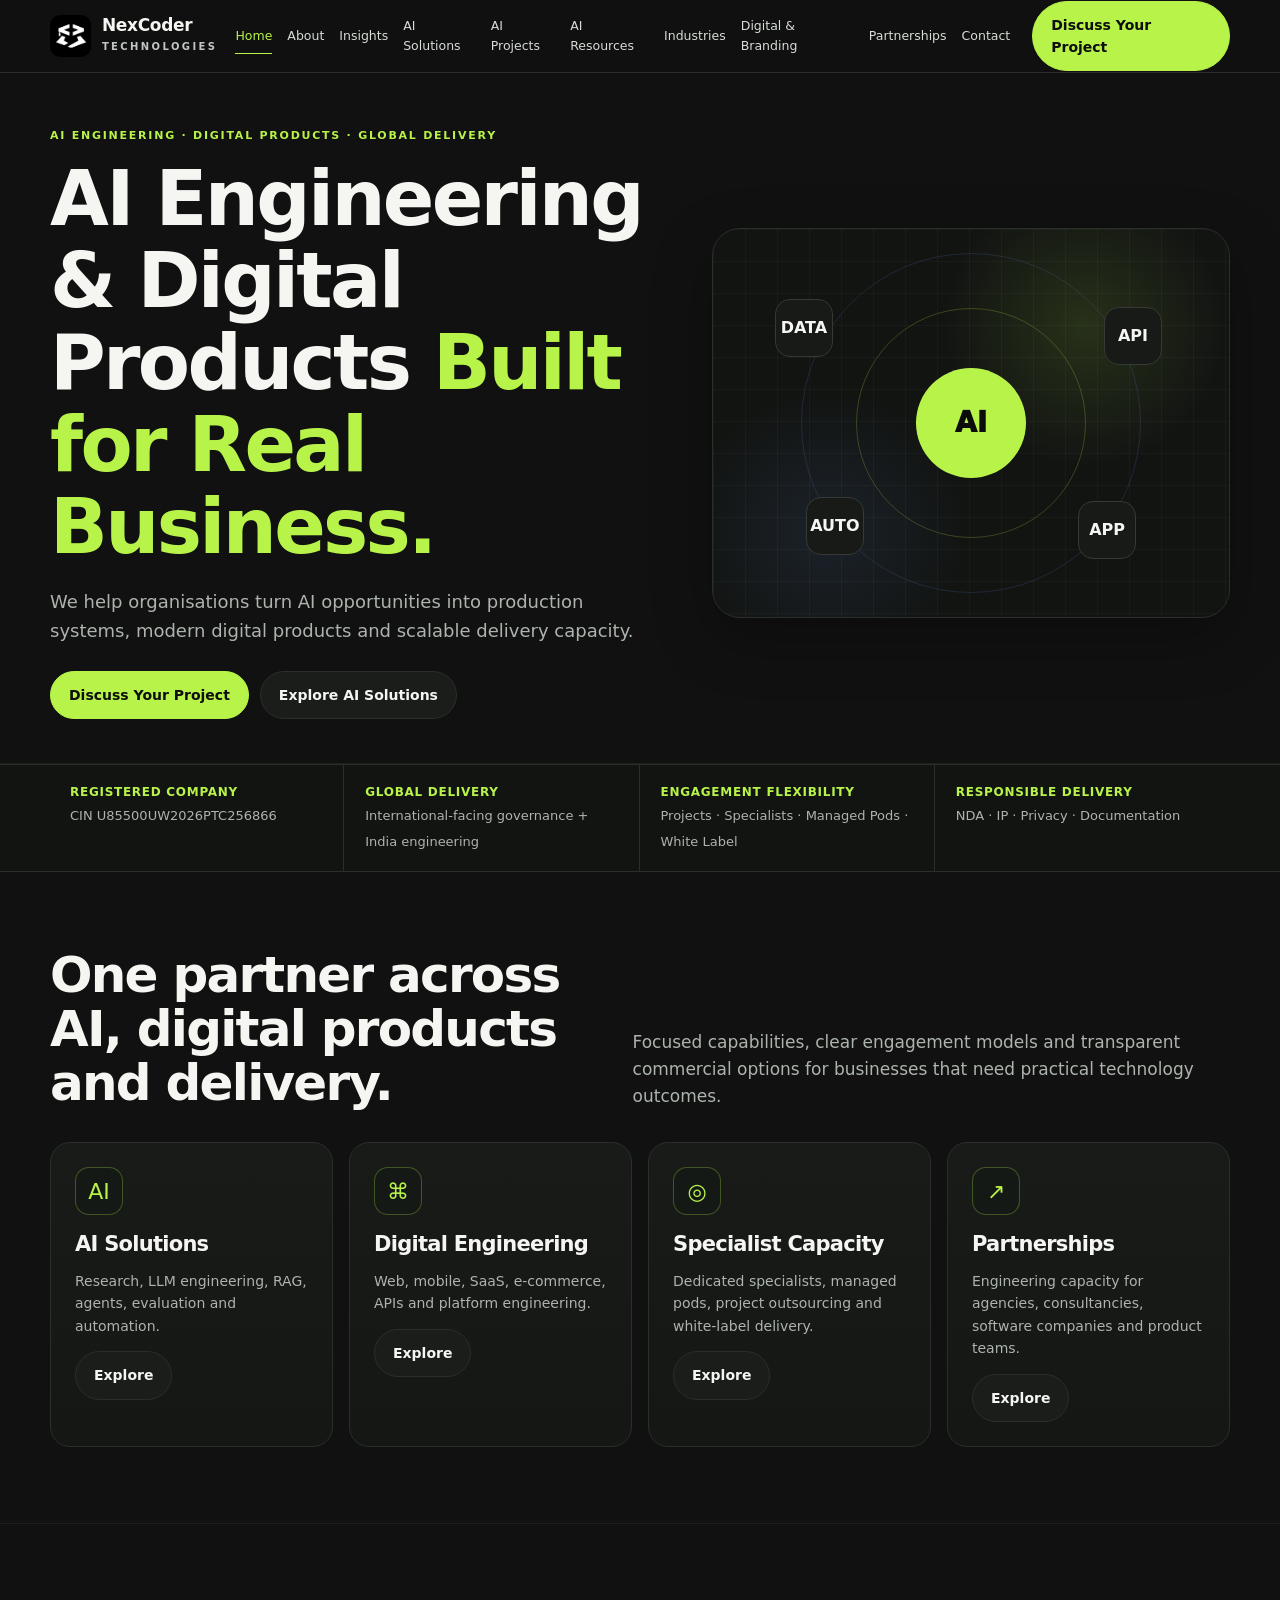
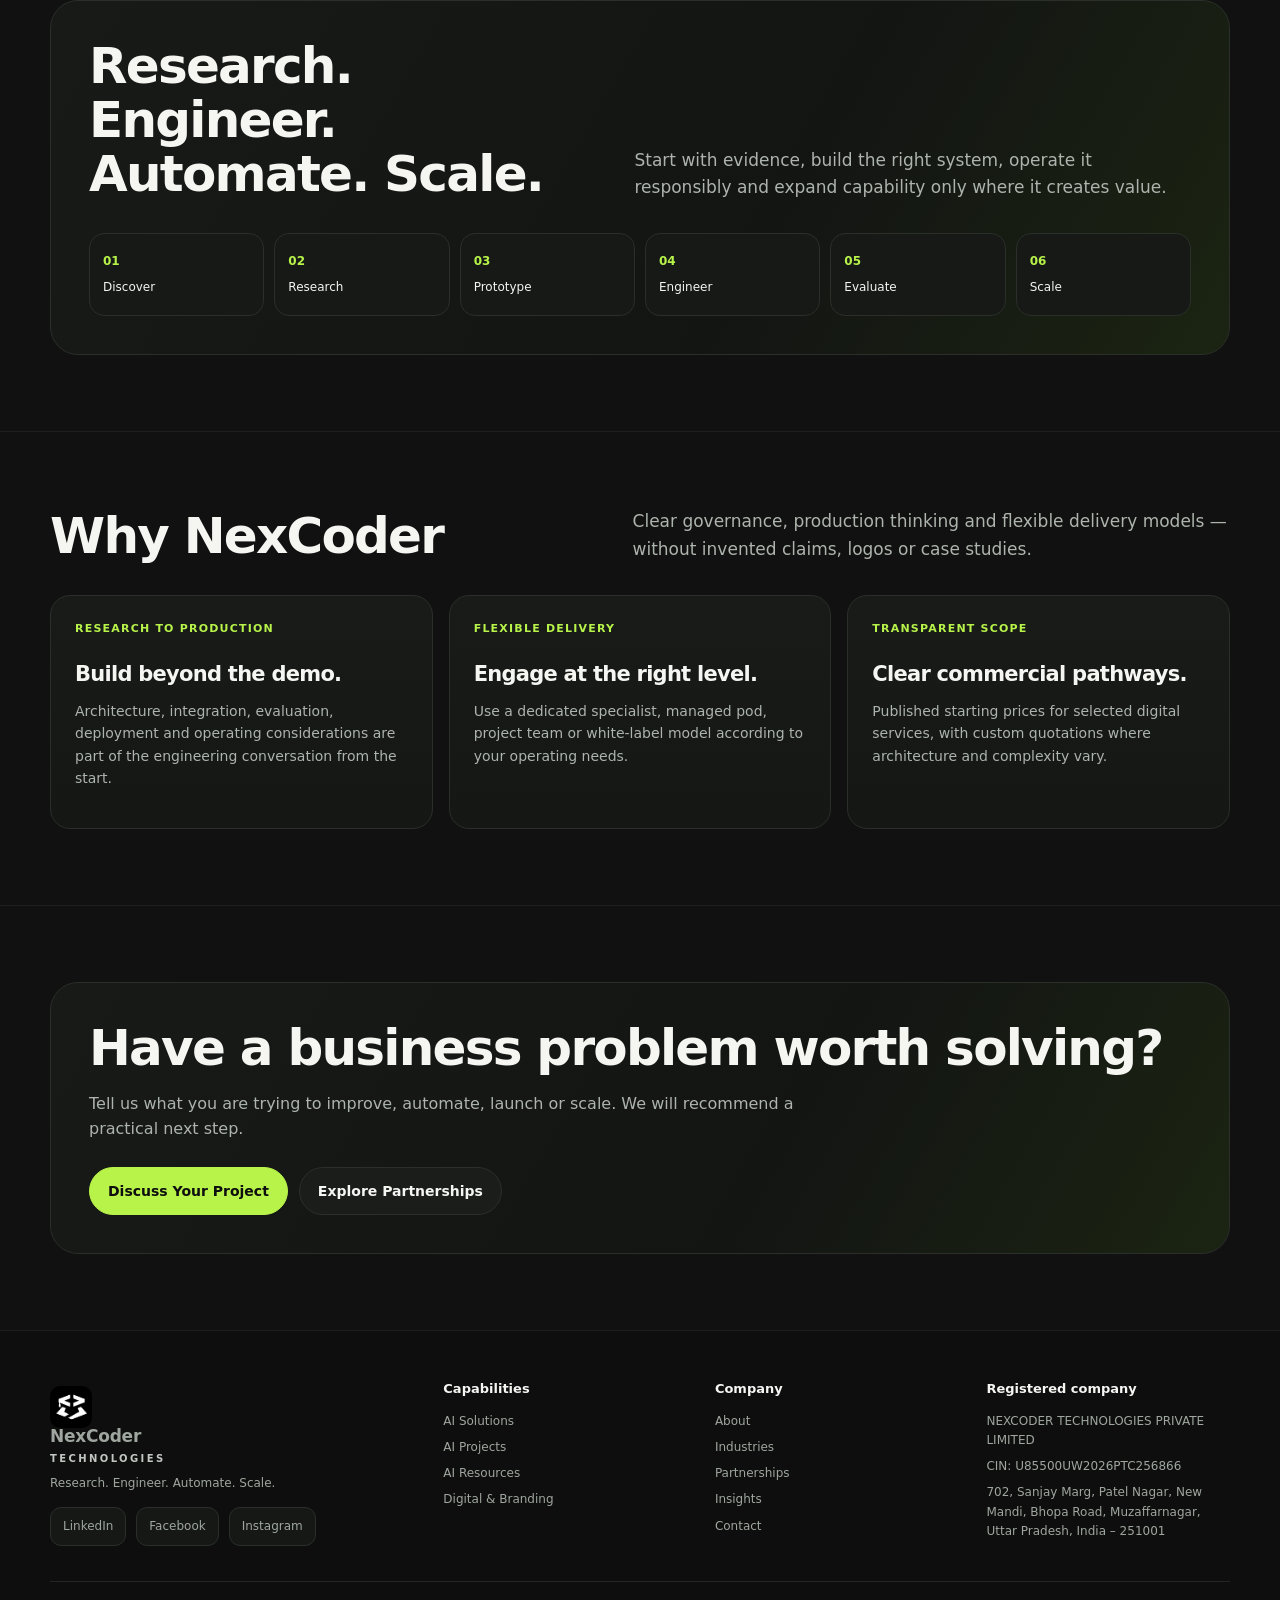
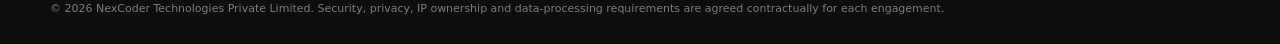
==== commit a0c18c76: "Add files via upload" ====
--- a/index.html
+++ b/index.html
@@ -1,598 +1,94 @@
-<!DOCTYPE html>
+<!doctype html>
 <html lang="en">
 <head>
-  <meta charset="utf-8" />
-  <meta name="viewport" content="width=device-width, initial-scale=1" />
-  <title>NexCoder Technologies Private Limited | AI Engineering & Digital Products</title>
-  <meta name="description" content="NexCoder Technologies Private Limited helps organisations research, engineer, automate and scale AI, software, digital products, branding and growth." />
-  <meta name="robots" content="index,follow" />
-  <meta property="og:title" content="NexCoder Technologies Private Limited" />
-  <meta property="og:description" content="From AI Research to Production. From Brand Strategy to Digital Scale." />
-  <meta property="og:type" content="website" />
-  <meta property="og:url" content="https://www.nexcodertechnologies.com/" />
-  <meta name="twitter:card" content="summary_large_image" />
-  <meta name="theme-color" content="#121212" />
-  <style>
-    :root{
-      --bg:#121212;--bg2:#181818;--bg3:#1b1b1b;--text:#f5f5f5;--muted:#b7b7b7;
-      --lime:#b8f34a;--blue:#4d8dff;--line:#2b2b2b;--card:#171717;--white:#fff;
-      --max:1180px;--r:20px;--shadow:0 18px 50px rgba(0,0,0,.28);
-    }
-    *{box-sizing:border-box}
-    html{scroll-behavior:smooth}
-    body{margin:0;background:var(--bg);color:var(--text);font-family:Inter,Manrope,system-ui,-apple-system,BlinkMacSystemFont,"Segoe UI",sans-serif;line-height:1.6}
-    a{color:inherit;text-decoration:none}
-    button,input,select,textarea{font:inherit}
-    img{max-width:100%;display:block}
-    .wrap{width:min(100% - 34px,var(--max));margin:auto}
-    .topbar{
-      position:sticky;top:0;z-index:80;background:rgba(18,18,18,.9);backdrop-filter:blur(16px);
-      border-bottom:1px solid var(--line)
-    }
-    .nav{min-height:74px;display:flex;align-items:center;gap:20px}
-    .brand{display:flex;align-items:center;gap:10px;font-weight:800;letter-spacing:-.02em;white-space:nowrap}
-    .brandmark{width:42px;height:42px;border-radius:10px;background:#000;display:grid;place-items:center;overflow:hidden;flex:0 0 auto}.brandmark img{width:100%;height:100%;object-fit:cover;display:block}
-    .brand small{display:block;color:var(--muted);font-size:10px;letter-spacing:.08em;font-weight:600}
-    .navlinks{display:flex;gap:18px;align-items:center;margin-left:auto;font-size:13px;color:#d7d7d7}
-    .navlinks a:hover{color:var(--lime)}
-    .navcta{display:flex;gap:10px;margin-left:8px}
-    .btn{
-      display:inline-flex;align-items:center;justify-content:center;gap:8px;padding:12px 17px;border-radius:999px;
-      border:1px solid var(--line);font-weight:750;font-size:14px;transition:.2s ease;cursor:pointer
-    }
-    .btn:hover{transform:translateY(-2px)}
-    .btn-primary{background:var(--lime);color:#0d0d0d;border-color:var(--lime)}
-    .btn-secondary{background:#1d1d1d;color:#fff}
-    .btn-ghost{background:transparent}
-    .menu{display:none;margin-left:auto;background:none;border:0;color:#fff;font-size:24px}
-    .hero{padding:92px 0 42px;overflow:hidden}
-    .hero-grid{display:grid;grid-template-columns:1.05fr .95fr;gap:70px;align-items:center}
-    .eyebrow{font-size:12px;font-weight:800;letter-spacing:.14em;color:var(--lime);text-transform:uppercase}
-    h1,h2,h3{line-height:1.07;margin:0;letter-spacing:-.035em}
-    h1{font-size:clamp(45px,7vw,82px);max-width:850px}
-    h2{font-size:clamp(34px,4vw,54px)}
-    h3{font-size:21px}
-    .lede{font-size:18px;color:var(--muted);max-width:760px;margin:24px 0}
-    .hero-actions{display:flex;flex-wrap:wrap;gap:12px;margin-top:28px}
-    .visual{position:relative;min-height:490px;border:1px solid #2a2a2a;border-radius:32px;background:
-      radial-gradient(circle at 75% 25%,rgba(184,243,74,.16),transparent 28%),
-      radial-gradient(circle at 20% 75%,rgba(77,141,255,.12),transparent 26%),
-      linear-gradient(145deg,#151515,#0e0e0e);overflow:hidden;box-shadow:var(--shadow)}
-    .gridbg{position:absolute;inset:0;background-image:linear-gradient(#ffffff08 1px,transparent 1px),linear-gradient(90deg,#ffffff08 1px,transparent 1px);background-size:34px 34px}
-    .orbit{position:absolute;border:1px solid rgba(184,243,74,.16);border-radius:50%;left:50%;top:50%;transform:translate(-50%,-50%)}
-    .orbit-a{width:170px;height:170px}.orbit-b{width:300px;height:300px;border-color:rgba(77,141,255,.13)}.orbit-c{width:420px;height:420px;border-color:rgba(255,255,255,.06)}
-    .connector{position:absolute;height:1px;transform-origin:left center;background:linear-gradient(90deg,rgba(184,243,74,0),rgba(184,243,74,.52),rgba(184,243,74,.08));filter:drop-shadow(0 0 5px rgba(184,243,74,.18))}
-    .c1{width:170px;left:28%;top:32%;transform:rotate(22deg)}.c2{width:180px;left:52%;top:44%;transform:rotate(-26deg)}
-    .c3{width:150px;left:29%;top:59%;transform:rotate(-18deg)}.c4{width:162px;left:51%;top:59%;transform:rotate(21deg)}
-    .c5{width:125px;left:42%;top:26%;transform:rotate(76deg);background:linear-gradient(90deg,rgba(77,141,255,0),rgba(77,141,255,.55),rgba(77,141,255,.08))}
-    .c6{width:112px;left:49%;top:60%;transform:rotate(84deg);background:linear-gradient(90deg,rgba(77,141,255,0),rgba(77,141,255,.45),rgba(77,141,255,.05))}
-    .hero-node{position:absolute;width:72px;height:72px;border:1px solid #343434;background:rgba(19,19,19,.94);border-radius:18px;display:grid;place-items:center;box-shadow:0 16px 35px rgba(0,0,0,.35);backdrop-filter:blur(8px)}
-    .hero-node-ai{width:104px;height:104px;left:50%;top:50%;transform:translate(-50%,-50%);background:var(--lime);border-color:var(--lime);color:#101010;box-shadow:0 0 45px rgba(184,243,74,.18)}
-    .hero-node-data{left:12%;top:16%}.hero-node-api{right:12%;top:17%}.hero-node-auto{left:15%;bottom:16%}.hero-node-web{right:14%;bottom:16%}.hero-node-mobile{left:49%;top:12%;transform:translateX(-50%)}.hero-node-brand{left:49%;bottom:10%;transform:translateX(-50%)}
-    .hero-node-icon{font-size:27px;font-weight:900;letter-spacing:-.06em}
-    .api-glyph{font:700 17px ui-monospace,SFMono-Regular,Menlo,monospace;color:#8ec0ff}
-    .gear{font-size:27px;color:#d9d9d9}
-    .spark{font-size:29px;color:#c8a7ff}
-    .db-stack{position:relative;width:34px;height:35px}.db-stack i{position:absolute;left:0;width:34px;height:11px;border:2px solid #b8f34a;border-radius:50%;background:#151515}.db-stack i:nth-child(1){top:0}.db-stack i:nth-child(2){top:10px}.db-stack i:nth-child(3){top:20px}
-    .browser-ui{width:39px;height:30px;border:1px solid #5b5b5b;border-radius:5px;display:block;position:relative;overflow:hidden}.browser-ui i{display:block;height:7px;border-bottom:1px solid #4a4a4a;background:#202020}.browser-ui b{display:block;height:3px;background:#b8f34a;margin:4px 5px;border-radius:2px}.browser-ui b:nth-of-type(2){width:65%;background:#4d8dff}.browser-ui b:nth-of-type(3){width:78%;background:#6f6f6f}
-    .phone-ui{width:22px;height:37px;border:2px solid #d9d9d9;border-radius:6px;display:block;position:relative}.phone-ui i{position:absolute;width:12px;height:12px;border-radius:3px;background:#4d8dff;left:3px;top:5px}.phone-ui b{position:absolute;width:10px;height:3px;background:#b8f34a;left:4px;bottom:6px;border-radius:2px}
-    .data-pulse{position:absolute;width:7px;height:7px;background:var(--lime);border-radius:50%;box-shadow:0 0 14px rgba(184,243,74,.75);animation:pulseMove 3.2s ease-in-out infinite alternate}
-    .p1{left:34%;top:38%}.p2{right:34%;top:39%;animation-delay:.7s}.p3{left:37%;bottom:32%;animation-delay:1.2s}.p4{right:36%;bottom:31%;animation-delay:1.8s}
-    .mini-panel{position:absolute;border:1px solid #2b2b2b;background:rgba(12,12,12,.76);border-radius:12px;box-shadow:0 12px 24px rgba(0,0,0,.22)}
-    .panel-left{left:6%;top:45%;width:76px;height:54px;padding:10px}.panel-left span{display:block;height:4px;margin:5px 0;border-radius:4px;background:#4a4a4a}.panel-left span:nth-child(2){width:75%;background:#4d8dff}.panel-left span:nth-child(3){width:56%;background:#b8f34a}
-    .panel-right{right:5%;top:44%;width:80px;height:58px;display:flex;align-items:flex-end;gap:5px;padding:10px}.panel-right i{display:block;flex:1;background:#414141;border-radius:3px 3px 0 0}.panel-right i:nth-child(1){height:25%}.panel-right i:nth-child(2){height:62%;background:#4d8dff}.panel-right i:nth-child(3){height:44%}.panel-right i:nth-child(4){height:78%;background:#b8f34a}
-    @keyframes pulseMove{from{transform:scale(.75);opacity:.45}to{transform:scale(1.25);opacity:1}}
-    .chips{display:flex;flex-wrap:wrap;gap:10px;padding:30px 0 10px}
-    .chip{border:1px solid var(--line);background:#161616;padding:8px 12px;border-radius:999px;color:#d9d9d9;font-size:12px}
-    section{padding:88px 0;border-top:1px solid #1d1d1d}
-    .section-head{display:grid;grid-template-columns:.9fr 1.1fr;gap:45px;margin-bottom:38px}
-    .section-head p{margin:0;color:var(--muted);font-size:17px}
-    .cards{display:grid;grid-template-columns:repeat(3,1fr);gap:16px}
-    .cards.four{grid-template-columns:repeat(4,1fr)}
-    .cards.five{grid-template-columns:repeat(5,1fr)}
-    .card{background:linear-gradient(180deg,#191919,#151515);border:1px solid #292929;border-radius:var(--r);padding:24px;min-height:100%;transition:.22s ease}
-    .card:hover{transform:translateY(-4px);border-color:#3b3b3b;box-shadow:0 16px 35px #0005}
-    .card .num{font-size:12px;color:var(--lime);font-weight:850;letter-spacing:.12em;margin-bottom:34px}
-    .card p{color:var(--muted);font-size:14px}
-    .card ul{padding-left:18px;color:#d5d5d5;font-size:14px}
-    .card li{margin:7px 0}
-    .outcome{margin-top:20px;padding-top:14px;border-top:1px solid #303030;font-size:12px;font-weight:850;color:var(--lime);letter-spacing:.08em}
-    .subsection{margin-top:56px}
-    .subsection-title{font-size:28px;margin-bottom:20px}
-    .split{display:grid;grid-template-columns:1fr 1fr;gap:18px}
-    .statement{padding:26px;border-left:3px solid var(--lime);background:#171717;color:#e7e7e7;border-radius:0 16px 16px 0;margin-top:24px}
-    .process{display:grid;grid-template-columns:repeat(8,1fr);gap:8px;align-items:stretch}
-    .step{padding:18px 12px;border:1px solid #2d2d2d;border-radius:16px;background:#171717;text-align:center;font-size:12px}
-    .step b{display:block;color:var(--lime);margin-bottom:8px}
-    .industries{display:grid;grid-template-columns:repeat(3,1fr);gap:14px}
-    .industry{border-top:2px solid #333;padding:22px 4px}
-    .industry:hover{border-color:var(--lime)}
-    .industry h3{font-size:17px;text-transform:uppercase;letter-spacing:.03em}
-    .industry p{font-size:13px;color:var(--muted)}
-    .band{background:linear-gradient(110deg,#171717,#1b1b1b 58%,#18200f);border:1px solid #2a2a2a;border-radius:30px;padding:44px}
-    .band h2{max-width:900px}
-    .pillrow{display:flex;flex-wrap:wrap;gap:10px;margin-top:24px}
-    .pill{padding:9px 12px;background:#111;border:1px solid #303030;border-radius:10px;font-size:12px}
-    .partner-grid{display:grid;grid-template-columns:repeat(3,1fr);gap:16px}
-    .price-grid{display:grid;grid-template-columns:repeat(3,1fr);gap:18px}
-    .price{position:relative;border:1px solid #2d2d2d;border-radius:24px;background:#171717;padding:26px}
-    .price.reco{border-color:#b8f34a88;box-shadow:0 0 0 1px #b8f34a33 inset}
-    .badge{position:absolute;top:18px;right:18px;background:var(--lime);color:#111;padding:6px 10px;border-radius:999px;font-size:10px;font-weight:850}
-    .amount{font-size:36px;font-weight:900;margin:18px 0 6px;letter-spacing:-.04em}
-    .amount small{font-size:13px;color:var(--muted);font-weight:600}
-    .flow{display:grid;grid-template-columns:repeat(6,1fr);gap:12px;margin-top:28px}
-    .flowbox{padding:22px 14px;border-radius:16px;background:#171717;border:1px solid #2a2a2a}
-    .flowbox b{color:var(--lime);display:block;margin-bottom:7px}
-    .contact{display:grid;grid-template-columns:.85fr 1.15fr;gap:50px}.contact-card{align-self:start}.form-note{font-size:11px;color:#777;margin-top:14px}
-    form{display:grid;grid-template-columns:1fr 1fr;gap:14px}
-    label{font-size:12px;color:#d9d9d9}
-    .field{display:flex;flex-direction:column;gap:7px}
-    .field.full{grid-column:1/-1}
-    input,select,textarea{width:100%;border:1px solid #333;background:#151515;color:#fff;border-radius:12px;padding:13px 14px;outline:none}
-    input:focus,select:focus,textarea:focus{border-color:var(--lime);box-shadow:0 0 0 3px #b8f34a15}
-    textarea{min-height:130px;resize:vertical}
-    .check{display:flex;gap:10px;align-items:flex-start;color:var(--muted);font-size:13px}
-    .check input{width:auto;margin-top:4px}
-    footer{padding:55px 0 30px;border-top:1px solid var(--line);background:#0e0e0e}
-    .footer-grid{display:grid;grid-template-columns:1.7fr repeat(5,1fr);gap:25px}
-    footer h4{font-size:13px;margin:0 0 14px}
-    footer a,footer p{color:#aaa;font-size:12px;margin:6px 0;display:block}
-    .fine{margin-top:35px;padding-top:20px;border-top:1px solid #222;color:#777;font-size:11px}
-    .lime{color:var(--lime)}
-    .muted{color:var(--muted)}
-    .anchor{scroll-margin-top:88px}
-    .mobile-nav{display:none;border-top:1px solid #222;padding:8px 0 16px}
-    .mobile-nav.open{display:block}
-    .mobile-nav a{display:block;padding:10px 0;color:#ddd}
-    @media(max-width:980px){
-      .navlinks,.navcta{display:none}.menu{display:block}
-      .hero-grid,.section-head,.contact{grid-template-columns:1fr}
-      .cards.five{grid-template-columns:repeat(2,1fr)}
-      .cards.four,.cards,.industries,.price-grid,.partner-grid{grid-template-columns:repeat(2,1fr)}
-      .process{grid-template-columns:repeat(4,1fr)}
-      .flow{grid-template-columns:repeat(3,1fr)}
-      .footer-grid{grid-template-columns:repeat(3,1fr)}
-      .footer-grid>div:first-child{grid-column:1/-1}
-    }
-    @media(max-width:640px){
-      .hero{padding-top:56px}.visual{min-height:390px}.codebox{font-size:10px}
-      .cards.five,.cards.four,.cards,.industries,.price-grid,.partner-grid,.split{grid-template-columns:1fr}
-      .process{grid-template-columns:repeat(2,1fr)}.flow{grid-template-columns:1fr}
-      form{grid-template-columns:1fr}.field.full{grid-column:auto}
-      section{padding:64px 0}.band{padding:28px}
-      .footer-grid{grid-template-columns:repeat(2,1fr)}
-    }
-  </style>
+<meta charset="utf-8">
+<meta name="viewport" content="width=device-width,initial-scale=1">
+<title>AI Engineering & Digital Products | NexCoder Technologies</title>
+<meta name="description" content="AI engineering, LLMs, RAG, agents, automation, software and digital product delivery for global businesses.">
+<link rel="canonical" href="https://nexcodertechnologies.com/">
+<link rel="icon" href="favicon.png" type="image/png">
+<meta name="theme-color" content="#101110">
+<meta property="og:type" content="website">
+<meta property="og:title" content="AI Engineering & Digital Products | NexCoder Technologies">
+<meta property="og:description" content="AI engineering, LLMs, RAG, agents, automation, software and digital product delivery for global businesses.">
+<meta property="og:url" content="https://nexcodertechnologies.com/">
+<meta property="og:image" content="https://nexcodertechnologies.com/og-cover.jpg">
+<meta property="og:site_name" content="NexCoder Technologies">
+<meta name="twitter:card" content="summary_large_image">
+<meta name="twitter:title" content="AI Engineering & Digital Products | NexCoder Technologies">
+<meta name="twitter:description" content="AI engineering, LLMs, RAG, agents, automation, software and digital product delivery for global businesses.">
+<meta name="twitter:image" content="https://nexcodertechnologies.com/og-cover.jpg">
+<link rel="stylesheet" href="styles.css">
+<script type="application/ld+json">{"@context": "https://schema.org", "@type": "Organization", "name": "NexCoder Technologies Private Limited", "url": "https://nexcodertechnologies.com/", "logo": "https://nexcodertechnologies.com/logo.jpg", "foundingDate": "2026-08-04", "identifier": {"@type": "PropertyValue", "name": "CIN", "value": "U85500UW2026PTC256866"}, "address": {"@type": "PostalAddress", "streetAddress": "702, Sanjay Marg, Patel Nagar, New Mandi, Bhopa Road", "addressLocality": "Muzaffarnagar", "addressRegion": "Uttar Pradesh", "postalCode": "251001", "addressCountry": "IN"}, "sameAs": ["https://www.linkedin.com/company/nexcoder-technologies/", "https://www.facebook.com/profile.php?id=61593294118329", "https://www.instagram.com/nexcodertechnologies/"]}</script>
 </head>
 <body>
-<header class="topbar">
+
+<a class="skip" href="#main">Skip to content</a>
+<header class="site-header">
   <div class="wrap nav">
-    <a class="brand" href="#home" aria-label="NexCoder Technologies home">
-      <span class="brandmark"><img src="[data-uri]" alt="NexCoder Technologies logo"></span>
-      <span>NexCoder Technologies<small>PRIVATE LIMITED</small></span>
+    <a class="brand" href="index.html" aria-label="NexCoder Technologies home">
+      <img src="logo.jpg" alt="NexCoder Technologies logo" width="42" height="42">
+      <span class="brand-copy"><strong>NexCoder</strong><small>TECHNOLOGIES</small></span>
     </a>
-    <nav class="navlinks" aria-label="Main navigation">
-      <a href="#home">Home</a><a href="#about">About</a><a href="#insights">Insights</a>
-      <a href="#ai">AI Solutions</a><a href="#projects">AI Projects</a><a href="#resources">AI Resources</a>
-      <a href="#industries">Industries</a><a href="#digital">Digital & Branding</a>
-      <a href="#partners">Partnerships</a><a href="#contact">Contact</a>
-    </nav>
-    <div class="navcta"><a class="btn btn-primary" href="#contact">Discuss Your Project</a></div>
-    <button class="menu" aria-label="Toggle navigation" onclick="document.querySelector('.mobile-nav').classList.toggle('open')">☰</button>
+    <nav class="navlinks" aria-label="Primary navigation"><a class="active" href="index.html">Home</a><a class="" href="about.html">About</a><a class="" href="insights.html">Insights</a><a class="" href="ai-solutions.html">AI Solutions</a><a class="" href="ai-projects.html">AI Projects</a><a class="" href="ai-resources.html">AI Resources</a><a class="" href="industries.html">Industries</a><a class="" href="digital-branding.html">Digital & Branding</a><a class="" href="partnerships.html">Partnerships</a><a class="" href="contact.html">Contact</a></nav>
+    <a class="btn primary nav-cta" href="contact.html?interest=General%20Project">Discuss Your Project</a>
+    <button class="menu" type="button" aria-label="Toggle navigation">☰</button>
   </div>
-  <div class="wrap mobile-nav">
-    <a href="#home">Home</a><a href="#about">About</a><a href="#insights">Insights</a>
-    <a href="#ai">AI Solutions</a><a href="#projects">AI Projects</a><a href="#resources">AI Resources</a>
-    <a href="#industries">Industries</a><a href="#digital">Digital & Branding</a>
-    <a href="#partners">Partnerships</a><a href="#contact">Contact</a>
-  </div>
+  <div class="wrap mobile"><a href="index.html">Home</a><a href="about.html">About</a><a href="insights.html">Insights</a><a href="ai-solutions.html">AI Solutions</a><a href="ai-projects.html">AI Projects</a><a href="ai-resources.html">AI Resources</a><a href="industries.html">Industries</a><a href="digital-branding.html">Digital & Branding</a><a href="partnerships.html">Partnerships</a><a href="contact.html">Contact</a></div>
 </header>
 
-<main>
-<section class="hero anchor" id="home">
-  <div class="wrap">
-    <div class="hero-grid">
-      <div>
-        <div class="eyebrow">NexCoder Technologies Private Limited</div>
-        <h1>AI Engineering & Digital Products <span class="lime">Built for Real Business.</span></h1>
-        <p class="lede">From AI and LLM research to production engineering, intelligent automation, branding, web and mobile products, digital growth and specialist technology resources — NexCoder helps organisations build, modernise and scale.</p>
-        <p class="muted"><strong class="lime">Research. Engineer. Automate. Scale.</strong><br>From AI Research to Production. From Brand Strategy to Digital Scale.</p>
-        <div class="hero-actions">
-          <a class="btn btn-primary" href="#contact">Discuss Your Project</a>
-          <a class="btn btn-secondary" href="#ai">Explore AI Solutions</a>
-          <a class="btn btn-ghost" href="#partners">Partner With NexCoder</a>
-        </div>
-      </div>
-      <div class="visual" aria-label="Abstract AI, data, automation, software and digital experience illustration">
-        <div class="gridbg"></div>
-
-        <div class="orbit orbit-a"></div>
-        <div class="orbit orbit-b"></div>
-        <div class="orbit orbit-c"></div>
-
-        <div class="connector c1"></div>
-        <div class="connector c2"></div>
-        <div class="connector c3"></div>
-        <div class="connector c4"></div>
-        <div class="connector c5"></div>
-        <div class="connector c6"></div>
-
-        <div class="hero-node hero-node-ai">
-          <span class="hero-node-icon">AI</span>
-        </div>
-
-        <div class="hero-node hero-node-data" aria-hidden="true">
-          <span class="db-stack"><i></i><i></i><i></i></span>
-        </div>
-
-        <div class="hero-node hero-node-api" aria-hidden="true">
-          <span class="api-glyph">&lt;/&gt;</span>
-        </div>
-
-        <div class="hero-node hero-node-auto" aria-hidden="true">
-          <span class="gear">⚙</span>
-        </div>
-
-        <div class="hero-node hero-node-web" aria-hidden="true">
-          <span class="browser-ui"><i></i><b></b><b></b><b></b></span>
-        </div>
-
-        <div class="hero-node hero-node-mobile" aria-hidden="true">
-          <span class="phone-ui"><i></i><b></b></span>
-        </div>
-
-        <div class="hero-node hero-node-brand" aria-hidden="true">
-          <span class="spark">✦</span>
-        </div>
-
-        <div class="data-pulse p1"></div>
-        <div class="data-pulse p2"></div>
-        <div class="data-pulse p3"></div>
-        <div class="data-pulse p4"></div>
-
-        <div class="mini-panel panel-left" aria-hidden="true">
-          <span></span><span></span><span></span>
-        </div>
-        <div class="mini-panel panel-right" aria-hidden="true">
-          <i></i><i></i><i></i><i></i>
-        </div>
-      </div>
-    </div>
-    </div>
-    <div class="chips">
-      <span class="chip">AI & LLM Research</span><span class="chip">Generative AI</span><span class="chip">RAG</span><span class="chip">AI Agents</span>
-      <span class="chip">AI Automation</span><span class="chip">AI Products</span><span class="chip">Branding</span><span class="chip">Web Development</span>
-      <span class="chip">Mobile Apps</span><span class="chip">Data & Analytics</span><span class="chip">Dedicated Resources</span><span class="chip">Digital Promotion</span>
-    </div>
-  </div>
-</section>
-
-<section>
-  <div class="wrap">
-    <div class="section-head"><h2>One Partner Across AI, Digital Products, Branding & Growth.</h2><p>NexCoder helps organisations research, design, build, automate, promote and scale intelligent digital products — while providing flexible engineering and AI specialist capacity.</p></div>
-    <div class="cards five">
-      <article class="card"><div class="num">01</div><h3>AI & Intelligent Solutions</h3><p>Research, LLM engineering, agents, RAG and automation.</p></article>
-      <article class="card"><div class="num">02</div><h3>Digital Engineering</h3><p>Websites, applications, e-commerce, APIs and platforms.</p></article>
-      <article class="card"><div class="num">03</div><h3>Branding & Experience</h3><p>Brand strategy, visual identity, UI/UX and digital design.</p></article>
-      <article class="card"><div class="num">04</div><h3>Digital Growth</h3><p>SEO, SMO, AEO, GEO and business-profile optimisation.</p></article>
-      <article class="card"><div class="num">05</div><h3>Global Delivery</h3><p>Dedicated specialists, managed pods, white-label and project outsourcing.</p></article>
-    </div>
-  </div>
-</section>
-
-<section id="about" class="anchor">
-  <div class="wrap">
-    <div class="section-head"><h2>Why NexCoder</h2><p>A corporate technology partner spanning AI, software, digital experience, growth and scalable engineering resources.</p></div>
-    <div class="cards">
-      <article class="card"><h3>One Accountable Partner</h3><p>AI + branding + software + growth + resources.</p></article>
-      <article class="card"><h3>Research to Production</h3><p>We go beyond prototypes.</p></article>
-      <article class="card"><h3>Flexible Delivery</h3><p>Projects, specialists and managed teams.</p></article>
-      <article class="card"><h3>Global Collaboration</h3><p>International-facing delivery with scalable India engineering.</p></article>
-      <article class="card"><h3>Transparent Execution</h3><p>Milestones, demonstrations, reports and governance.</p></article>
-      <article class="card"><h3>AI-Ready Digital Products</h3><p>Search, automation, structured content and intelligent integrations.</p></article>
-      <article class="card"><h3>Compliance-Conscious</h3><p>Privacy, security, IP and responsible-AI considerations.</p></article>
-    </div>
-
-    <div class="subsection">
-      <h2 class="subsection-title">Delivery Process</h2>
-      <div class="flow">
-        <div class="flowbox"><b>01</b>Discovery & Alignment</div><div class="flowbox"><b>02</b>Audit / Research & Solution Design</div>
-        <div class="flowbox"><b>03</b>Planning & Onboarding</div><div class="flowbox"><b>04</b>Execution & Collaboration</div>
-        <div class="flowbox"><b>05</b>Quality, Security & Launch</div><div class="flowbox"><b>06</b>Optimisation & Reporting</div>
-      </div>
-    </div>
-
-    <div class="subsection">
-      <div class="section-head"><h2>Representative Solution Concepts</h2><p>Representative solution concept — not an attributed client case study.</p></div>
-      <div class="cards">
-        <article class="card"><h3>Enterprise Knowledge AI</h3><p><b>Challenge:</b> fragmented internal knowledge.<br><b>Solution:</b> governed enterprise RAG assistant.<br><b>Technology:</b> LLM + retrieval + access controls.<br><b>Potential impact:</b> faster information access and support.</p></article>
-        <article class="card"><h3>AI Sales Agent</h3><p><b>Challenge:</b> repetitive qualification and follow-up.<br><b>Solution:</b> CRM-connected sales workflow agent.<br><b>Technology:</b> LLM + tool calling + workflow automation.<br><b>Potential impact:</b> faster response and better sales coverage.</p></article>
-        <article class="card"><h3>Document Intelligence</h3><p><b>Challenge:</b> manual document processing.<br><b>Solution:</b> extraction, classification and summarisation workflow.<br><b>Technology:</b> document AI + LLM + APIs.<br><b>Potential impact:</b> reduced processing effort.</p></article>
-        <article class="card"><h3>AI Analytics Copilot</h3><p><b>Challenge:</b> slow access to business insights.<br><b>Solution:</b> natural-language analytics interface.<br><b>Technology:</b> governed data access + LLM orchestration.<br><b>Potential impact:</b> faster decision support.</p></article>
-        <article class="card"><h3>AI-enabled Website</h3><p><b>Challenge:</b> static digital experience.<br><b>Solution:</b> intelligent search, assistant and lead workflows.<br><b>Technology:</b> web + AI + CRM integrations.<br><b>Potential impact:</b> better discovery, engagement and conversion.</p></article>
-        <article class="card"><h3>Brand + Digital Transformation</h3><p><b>Challenge:</b> inconsistent brand and digital experience.<br><b>Solution:</b> repositioning, identity, UX and modern web platform.<br><b>Technology:</b> design system + modern CMS/web stack.<br><b>Potential impact:</b> stronger market perception and digital performance.</p></article>
-      </div>
-    </div>
-  </div>
-</section>
-
-<section id="insights" class="anchor">
-  <div class="wrap">
-    <div class="section-head"><h2>Insights</h2><p>Perspectives on AI strategy, engineering, digital transformation, branding and modern search visibility.</p></div>
-    <div class="pillrow"><span class="pill">AI Strategy</span><span class="pill">LLM Engineering</span><span class="pill">Generative AI</span><span class="pill">RAG</span><span class="pill">AI Agents</span><span class="pill">Automation</span><span class="pill">AI Governance</span><span class="pill">Digital Transformation</span><span class="pill">Branding</span><span class="pill">Web Engineering</span><span class="pill">SEO</span><span class="pill">AEO</span><span class="pill">GEO</span></div>
-    <div class="cards" style="margin-top:22px">
-      <article class="card"><h3>How European SMEs Can Start with Generative AI</h3><p>Strategy and implementation considerations for practical first deployments.</p></article>
-      <article class="card"><h3>RAG vs Fine-Tuning</h3><p>Choosing the right approach for knowledge, behaviour, cost and governance.</p></article>
-      <article class="card"><h3>AI Agents for Real Business Workflows</h3><p>Where agentic automation creates value — and where simpler automation is better.</p></article>
-      <article class="card"><h3>Dedicated AI Engineer vs Managed AI Pod</h3><p>How to choose the right resourcing model.</p></article>
-      <article class="card"><h3>How AEO and GEO Are Changing Digital Visibility</h3><p>Preparing content and websites for search assistants and generative discovery.</p></article>
-      <article class="card"><h3>Brand Strategy for AI-First Businesses</h3><p>Creating trust, differentiation and clarity around intelligent products.</p></article>
-    </div>
-  </div>
-</section>
-
-<section id="ai" class="anchor">
-  <div class="wrap">
-    <div class="section-head"><h2>Four Core AI Pillars</h2><p>A practical path from business opportunity to reliable production AI and scalable specialist capacity.</p></div>
-    <div class="cards four">
-      <article class="card"><div class="num">01 RESEARCH</div><h3>AI Opportunity & Evidence</h3><ul><li>AI readiness</li><li>AI strategy</li><li>LLM/model research</li><li>Use-case discovery</li><li>Business feasibility</li><li>Data readiness</li></ul><div class="outcome">DECIDE CONFIDENTLY</div></article>
-      <article class="card"><div class="num">02 ENGINEER</div><h3>AI Products & Systems</h3><ul><li>Generative AI</li><li>LLM applications</li><li>RAG</li><li>Copilots</li><li>AI agents</li><li>Integrations</li></ul><div class="outcome">BUILD INTELLIGENTLY</div></article>
-      <article class="card"><div class="num">03 OPERATE</div><h3>Managed AI Operations</h3><ul><li>Evaluation</li><li>Monitoring</li><li>Security & guardrails</li><li>Cost optimisation</li><li>Production support</li><li>Workflow improvement</li></ul><div class="outcome">RUN RELIABLY</div></article>
-      <article class="card"><div class="num">04 RESOURCE</div><h3>Specialist Capacity</h3><ul><li>Dedicated AI specialists</li><li>Managed AI pods</li><li>Project outsourcing</li><li>White-label delivery</li><li>Staff augmentation</li></ul><div class="outcome">SCALE CAPABILITY</div></article>
-    </div>
-
-    <div class="subsection">
-      <h2 class="subsection-title">Find the Right AI Problems Before Building Solutions.</h2>
-      <div class="cards four">
-        <article class="card"><h3>AI Readiness Assessment</h3><ul><li>Business-process review</li><li>Data readiness</li><li>System readiness</li><li>Skills assessment</li><li>Governance gaps</li></ul></article>
-        <article class="card"><h3>AI Opportunity Discovery</h3><ul><li>Department workshops</li><li>Use-case identification</li><li>Business-value scoring</li><li>Feasibility analysis</li><li>Quick wins vs strategic initiatives</li></ul></article>
-        <article class="card"><h3>LLM Research & Consulting</h3><ul><li>Model benchmarking</li><li>Prompt & RAG research</li><li>Fine-tuning evaluation</li><li>Build-vs-buy</li><li>Cost / latency / quality analysis</li></ul></article>
-        <article class="card"><h3>AI Transformation Roadmap</h3><ul><li>Target architecture</li><li>Pilot & production roadmap</li><li>Governance</li><li>KPIs</li><li>Adoption planning</li></ul></article>
-      </div>
-      <div class="hero-actions"><a class="btn btn-primary" href="#contact">Discuss an AI Opportunity</a></div>
-    </div>
-
-    <div class="subsection">
-      <div class="section-head"><h2>Model-Agnostic AI Engineering.</h2><p>Technology is selected according to business requirements, data sensitivity, expected scale, integration environment and total cost of ownership.</p></div>
-      <div class="split">
-        <article class="card"><h3>Model Ecosystem</h3><div class="pillrow"><span class="pill">OpenAI</span><span class="pill">Azure OpenAI</span><span class="pill">Anthropic Claude</span><span class="pill">Google Gemini</span><span class="pill">Vertex AI</span><span class="pill">Meta Llama</span><span class="pill">Mistral</span><span class="pill">DeepSeek</span><span class="pill">AWS Bedrock</span></div></article>
-        <article class="card"><h3>Engineering Capabilities</h3><ul><li>Prompt systems & structured outputs</li><li>Function/tool calling</li><li>RAG & enterprise knowledge search</li><li>Multimodal AI</li><li>Fine-tuning where appropriate</li><li>Model routing & orchestration</li></ul></article>
-        <article class="card"><h3>Evaluation</h3><ul><li>Evaluation datasets</li><li>Factuality & hallucination testing</li><li>Guardrails & regression testing</li><li>Human review</li><li>Observability</li></ul></article>
-        <article class="card"><h3>Enterprise Integration</h3><ul><li>CRM / ERP</li><li>APIs & databases</li><li>SaaS tools</li><li>IAM & permissions</li><li>Private-cloud patterns</li></ul></article>
-      </div>
-    </div>
-  </div>
-</section>
-
-<section id="projects" class="anchor">
-  <div class="wrap">
-    <div class="section-head"><h2>AI Solutions Built Around Real Business Workflows.</h2><p>From customer support and enterprise knowledge to document intelligence, analytics, voice and computer vision.</p></div>
-    <div class="cards">
-      <article class="card"><div class="num">AI CHATBOTS</div><ul><li>Website & app assistants</li><li>Customer service</li><li>Lead qualification</li><li>FAQs</li><li>Human-agent escalation</li><li>CRM integration</li></ul></article>
-      <article class="card"><div class="num">AI AGENTS</div><ul><li>Sales, research & reporting agents</li><li>HR, finance & support agents</li><li>Procurement workflows</li><li>Email & scheduling agents</li><li>Multi-step automation</li></ul></article>
-      <article class="card"><div class="num">KNOWLEDGE AI</div><ul><li>Enterprise RAG</li><li>Internal knowledge search</li><li>Source-grounded answers</li><li>Policy & product assistants</li><li>Document intelligence</li><li>Role-based access</li></ul></article>
-      <article class="card"><div class="num">DOCUMENT AI</div><ul><li>Invoice extraction</li><li>Contract processing</li><li>Forms, claims & applications</li><li>Classification</li><li>Data extraction & summarisation</li></ul></article>
-      <article class="card"><div class="num">AI ANALYTICS</div><ul><li>Natural-language analytics</li><li>Dashboard copilots</li><li>Forecasting</li><li>Anomaly detection</li><li>Decision support</li><li>Executive insights</li></ul></article>
-      <article class="card"><div class="num">VOICE AI</div><ul><li>Voice assistants & call agents</li><li>Transcription</li><li>Call summarisation</li><li>Conversation intelligence</li><li>Customer-service automation</li></ul></article>
-      <article class="card"><div class="num">COMPUTER VISION</div><ul><li>Inspection</li><li>Classification</li><li>Visual search</li><li>Quality-control prototypes</li></ul></article>
-    </div>
-
-    <div class="subsection">
-      <div class="section-head"><h2>Build AI Products, Not Just AI Demos.</h2><p>Design the architecture, workflows, evaluation and operations needed to move from prototype to production.</p></div>
-      <div class="cards four">
-        <article class="card"><h3>AI SaaS & Digital Products</h3><ul><li>AI-first SaaS</li><li>AI portals & marketplaces</li><li>AI mobile applications</li><li>Subscription products</li><li>Multi-tenant applications</li></ul></article>
-        <article class="card"><h3>Enterprise AI Systems</h3><ul><li>AI CRM & sales intelligence</li><li>AI-enabled ERP workflows</li><li>Internal knowledge systems</li><li>Executive copilots</li><li>Internal search</li></ul></article>
-        <article class="card"><h3>Intelligent Automation</h3><div class="pillrow"><span class="pill">n8n</span><span class="pill">Make</span><span class="pill">Zapier</span><span class="pill">LangGraph</span><span class="pill">CrewAI</span><span class="pill">AutoGen</span><span class="pill">MCP</span><span class="pill">LangChain</span><span class="pill">LlamaIndex</span></div></article>
-        <article class="card"><h3>Automation Use Cases</h3><ul><li>Approvals & document workflows</li><li>Email & lead workflows</li><li>Research workflows</li><li>Operations automation</li></ul></article>
-      </div>
-      <div class="process" style="margin-top:22px">
-        <div class="step"><b>01</b>Discovery</div><div class="step"><b>02</b>Prototype</div><div class="step"><b>03</b>Controlled Pilot</div><div class="step"><b>04</b>Production Engineering</div>
-        <div class="step"><b>05</b>Security & Evaluation</div><div class="step"><b>06</b>Deployment</div><div class="step"><b>07</b>Monitoring</div><div class="step"><b>08</b>Scale</div>
-      </div>
-      <div class="hero-actions"><a class="btn btn-primary" href="#contact">Explore AI Project Possibilities</a></div>
-    </div>
-  </div>
-</section>
-
-<section id="resources" class="anchor">
-  <div class="wrap">
-    <div class="section-head"><h2>Expand Your AI Team Without Expanding Permanent Headcount.</h2><p>Access specialist AI, data, product and software engineering capability through dedicated resources, managed delivery pods or complete project outsourcing.</p></div>
-    <div class="cards four">
-      <article class="card"><h3>AI & LLM Research</h3><ul><li>AI Researchers</li><li>Applied Scientists</li><li>LLM Evaluation Specialists</li><li>Prompt Engineers</li><li>Domain Research Analysts</li></ul></article>
-      <article class="card"><h3>AI Engineering</h3><ul><li>Generative AI / LLM / RAG Engineers</li><li>Machine Learning Engineers</li><li>AI Solution Architects</li><li>Python & API Engineers</li></ul></article>
-      <article class="card"><h3>Data & MLOps</h3><ul><li>Data Scientists & Engineers</li><li>BI / Analytics Specialists</li><li>MLOps, Cloud & DevOps Engineers</li></ul></article>
-      <article class="card"><h3>Product, Design & Quality</h3><ul><li>AI Product Managers</li><li>Business Analysts</li><li>AI UX / Conversation Designers</li><li>AI QA / Evaluation Engineers</li><li>Project & Programme Managers</li></ul></article>
-    </div>
-
-    <div class="subsection">
-      <h2 class="subsection-title">AI Engagement Models</h2>
-      <div class="cards">
-        <article class="card"><div class="num">DEDICATED SPECIALIST</div><ul><li>Named capacity</li><li>Part-time / full-time</li><li>Client backlog & tools</li><li>Sprint participation</li><li>Agreed time-zone overlap</li><li>Regular reporting</li></ul><a class="btn btn-secondary" href="#contact">Request a Specialist</a></article>
-        <article class="card"><div class="num">MANAGED AI POD</div><ul><li>AI Architect / Lead</li><li>AI Engineer</li><li>Data Engineer</li><li>Full-stack Engineer</li><li>QA</li><li>Project Coordination</li></ul><p>Cross-functional capability, outcome roadmap, flexible scaling and monthly/phased engagement.</p><a class="btn btn-secondary" href="#contact">Build Your AI Pod</a></article>
-        <article class="card"><div class="num">PROJECT OUTSOURCING</div><ul><li>Discovery</li><li>Architecture</li><li>Development</li><li>QA & deployment</li><li>Documentation</li><li>Handover & support</li></ul><a class="btn btn-secondary" href="#contact">Discuss a Project</a></article>
-      </div>
-      <div class="pillrow"><span class="pill">Staff Augmentation</span><span class="pill">Offshore Development Centre</span><span class="pill">Build-Operate-Transfer</span><span class="pill">White-Label Delivery</span><span class="pill">Time & Material</span><span class="pill">Support Retainer</span></div>
-    </div>
-  </div>
-</section>
-
-<section id="industries" class="anchor">
-  <div class="wrap">
-    <div class="section-head"><h2>AI Solutions Adapted to Your Industry.</h2><p>Use cases are tailored to operating context, data, systems, governance and customer needs.</p></div>
-    <div class="industries">
-      <article class="industry"><h3>Healthcare</h3><p>Patient assistants, clinical documentation support, appointments, knowledge retrieval, claims/document processing, operations analytics.</p></article>
-      <article class="industry"><h3>Education</h3><p>AI tutors, learning assistants, assessment automation, course recommendations, admissions agents, LMS copilots.</p></article>
-      <article class="industry"><h3>Retail & E-commerce</h3><p>AI search, recommendations, shopping assistants, inventory forecasting, catalogue enrichment, promotion analytics.</p></article>
-      <article class="industry"><h3>Legal & Professional Services</h3><p>Contract intelligence, research, policy search, proposal generation, knowledge assistants, compliance workflows.</p></article>
-      <article class="industry"><h3>Real Estate</h3><p>Property recommendation, lead qualification, follow-up agents, CRM copilots, listing automation, portfolio analytics.</p></article>
-      <article class="industry"><h3>Travel & Hospitality</h3><p>Booking assistants, itinerary AI, multilingual support, upsell recommendations, sentiment and demand analytics.</p></article>
-      <article class="industry"><h3>Manufacturing</h3><p>Predictive maintenance, quality inspection, production analytics, downtime analysis, supply-chain intelligence, technical knowledge AI.</p></article>
-      <article class="industry"><h3>Banking / Finance / Insurance</h3><p>Customer assistants, claims AI, document intelligence, fraud/anomaly detection, risk analytics, regulatory knowledge search.</p></article>
-      <article class="industry"><h3>Logistics & Supply Chain</h3><p>Route optimisation, dispatch intelligence, warehouse analytics, shipment assistants, forecasting, exception automation.</p></article>
-      <article class="industry"><h3>Automotive & Mobility</h3><p>Dealer and customer assistants, warranty knowledge, connected-vehicle analytics, fleet intelligence, engineering knowledge AI.</p></article>
-      <article class="industry"><h3>Energy / Utilities / Telecom</h3><p>Asset intelligence, field-service assistants, customer-service AI, knowledge assistants, predictive analytics, operational optimisation.</p></article>
-    </div>
-    <div class="hero-actions"><a class="btn btn-primary" href="#contact">Discuss Your Industry Use Case</a></div>
-  </div>
-</section>
-
-<section id="digital" class="anchor">
-  <div class="wrap">
-    <div class="section-head"><h2>Build a Brand. Create the Experience. Scale the Business.</h2><p>NexCoder combines brand strategy, creative identity, digital product engineering, web and mobile development, e-commerce and digital growth to create consistent experiences from first impression through conversion.</p></div>
-    <div class="cards five">
-      <article class="card"><div class="num">01</div><h3>Branding & Creative Identity</h3><p>Strategy, identity, guidelines, corporate branding, digital branding, product branding and brand refresh.</p></article>
-      <article class="card"><div class="num">02</div><h3>UI/UX & Digital Experience</h3><p>Research, architecture, user journeys, prototypes, high-fidelity UI, responsive systems, dashboards, conversion and accessibility.</p></article>
-      <article class="card"><div class="num">03</div><h3>Web Development</h3><p>Corporate sites, web apps, SaaS, portals, marketplaces, e-commerce, CMS and custom platforms.</p></article>
-      <article class="card"><div class="num">04</div><h3>Mobile Applications</h3><p>Flutter, React Native, Swift and Kotlin for consumer, enterprise, marketplace, on-demand and commerce applications.</p></article>
-      <article class="card"><div class="num">05</div><h3>Digital Promotion</h3><p>SEO, SMO, AEO, GEO, local optimisation, content and conversion.</p></article>
-    </div>
-
-    <div class="subsection split">
-      <article class="card"><h3>Brand Strategy & Identity</h3><ul><li>Brand discovery & positioning</li><li>Target audience & competitive review</li><li>Value proposition, personality & messaging</li><li>Logo, palette, typography, iconography</li><li>Visual language & imagery direction</li><li>Brand guidelines & consistency framework</li><li>Corporate presentations, pitch decks & collateral</li></ul><a class="btn btn-secondary" href="#contact">Discuss Your Brand</a></article>
-      <article class="card"><h3>UI/UX & Digital Experience</h3><ul><li>User research & competitive analysis</li><li>Information architecture</li><li>User journeys, flows & wireframes</li><li>Interactive prototypes</li><li>High-fidelity UI</li><li>Mobile / SaaS / e-commerce UX</li><li>Design systems & developer handoff</li></ul><div class="statement">Branding defines how the business is recognised. UI/UX defines how customers experience it.</div></article>
-    </div>
-
-    <div class="subsection split">
-      <article class="card"><h3>Web Development</h3><div class="pillrow"><span class="pill">WordPress</span><span class="pill">WooCommerce</span><span class="pill">Shopify</span><span class="pill">React</span><span class="pill">Next.js</span><span class="pill">Angular</span><span class="pill">Vue</span><span class="pill">Tailwind</span><span class="pill">Node.js</span><span class="pill">Python</span><span class="pill">Strapi</span><span class="pill">Sanity</span><span class="pill">Contentful</span></div><ul><li>Mobile-first & Core Web Vitals</li><li>SEO/AEO/GEO-friendly, schema-ready</li><li>API, CRM, ERP, payments & analytics</li><li>Security, performance & maintenance</li></ul></article>
-      <article class="card"><h3>Mobile Applications</h3><div class="pillrow"><span class="pill">Flutter</span><span class="pill">React Native</span><span class="pill">Swift</span><span class="pill">Kotlin</span></div><ul><li>Consumer & enterprise apps</li><li>Marketplaces, on-demand and e-commerce</li><li>Authentication, permissions & payments</li><li>Subscriptions, notifications & maps</li><li>Scheduling, messaging & analytics</li><li>APIs, backend & app-store deployment</li></ul></article>
-    </div>
-
-    <div class="subsection">
-      <h2 class="subsection-title">One Partner. From Brand Identity to Digital Scale.</h2>
-      <div class="flow"><div class="flowbox"><b>BRAND</b>Define how the business is recognised</div><div class="flowbox"><b>EXPERIENCE</b>Design how customers interact</div><div class="flowbox"><b>BUILD</b>Develop websites, apps and products</div><div class="flowbox"><b>PROMOTE</b>Increase search, social and AI visibility</div><div class="flowbox"><b>OPTIMISE</b>Improve conversion and performance</div><div class="flowbox"><b>SCALE</b>Expand technology and automation</div></div>
-    </div>
-
-    <div class="subsection">
-      <h2 class="subsection-title">Branding Packages</h2>
-      <div class="price-grid">
-        <article class="price"><h3>Brand Foundation</h3><div class="amount">Custom <small>quotation</small></div><ul><li>Discovery & positioning</li><li>Logo, palette & typography</li><li>Core identity</li><li>Basic guidelines</li></ul></article>
-        <article class="price"><h3>Brand & Digital Identity</h3><div class="amount">Custom <small>quotation</small></div><ul><li>Strategy & visual identity</li><li>Guidelines & social identity</li><li>Website direction</li><li>Marketing templates</li><li>Corporate collateral</li></ul></article>
-        <article class="price"><h3>Brand Transformation</h3><div class="amount">Custom <small>quotation</small></div><ul><li>Brand audit & repositioning</li><li>Messaging & visual transformation</li><li>Digital design system</li><li>Website/app alignment</li><li>Launch assets</li></ul></article>
-      </div>
-      <div class="hero-actions"><a class="btn btn-primary" href="#contact">Request Brand Proposal</a></div>
-    </div>
-
-    <div class="subsection band">
-      <h2>Launching or Repositioning Your Business?</h2>
-      <div class="process" style="grid-template-columns:repeat(7,1fr);margin-top:22px">
-        <div class="step"><b>01</b>Brand Discovery</div><div class="step"><b>02</b>Positioning</div><div class="step"><b>03</b>Visual Identity</div><div class="step"><b>04</b>UI/UX</div><div class="step"><b>05</b>Website</div><div class="step"><b>06</b>SEO/AEO/GEO Foundation</div><div class="step"><b>07</b>Launch & Promotion</div>
-      </div>
-      <p class="muted">Custom quotation.</p><a class="btn btn-primary" href="#contact">Build My Brand & Website</a>
-    </div>
-
-    <div class="subsection">
-      <div class="section-head"><h2>Brand Experiences for the AI Era.</h2><p>Extend your brand into intelligent, conversational and personalised digital experiences.</p></div>
-      <div class="pillrow"><span class="pill">Branded AI chatbot interfaces</span><span class="pill">AI assistant persona</span><span class="pill">Conversational UX</span><span class="pill">AI-powered website experiences</span><span class="pill">Intelligent search</span><span class="pill">Recommendation interfaces</span><span class="pill">Personalised journeys</span><span class="pill">Conversational design</span></div>
-    </div>
-
-    <div class="subsection">
-      <h2 class="subsection-title">Digital Promotion</h2>
-      <div class="price-grid">
-        <article class="price"><h3>Starter</h3><div class="amount">€499<small>/month</small></div><ul><li>Up to 20 keywords</li><li>SEO, SMO, AEO & GEO</li><li>Business Profile</li><li>8 monthly social posts</li><li>Monthly report</li><li>1 monthly meeting</li><li>Minimum 6 months</li></ul></article>
-        <article class="price reco"><span class="badge">RECOMMENDED</span><h3>Growth</h3><div class="amount">€799<small>/month</small></div><ul><li>Up to 50 target keywords</li><li>Market/service/niche-based selection</li><li>SEO, SMO, AEO & GEO</li><li>Business Profile</li><li>16 monthly social posts</li><li>Monthly reporting</li><li>2 meetings/month</li><li>Minimum 6 months</li></ul></article>
-        <article class="price"><h3>Enterprise</h3><div class="amount">€1,199<small>/month</small></div><ul><li>Up to 125 keywords</li><li>Service + geographical targeting</li><li>SEO, SMO, AEO & GEO</li><li>Business Profile</li><li>30 social posts/month</li><li>Monthly reporting</li><li>Strategic review cadence</li><li>Minimum 6 months</li></ul></article>
-      </div>
-      <div class="hero-actions"><a class="btn btn-primary" href="#contact">Request Digital Growth Audit</a></div>
-    </div>
-
-    <div class="subsection">
-      <h2 class="subsection-title">Website Packages</h2>
-      <div class="cards four">
-        <article class="price"><h3>Starter Website</h3><div class="amount">€1,199</div><ul><li>Up to 15 pages</li><li>Target 20 working days</li><li>WordPress dynamic CMS</li><li>SEO / AI-friendly / schema-ready</li><li>Contact, social & CTA integration</li><li>Desktop/tablet/mobile</li></ul></article>
-        <article class="price reco"><h3>Growth Website</h3><div class="amount">€1,999</div><ul><li>Up to 25 pages OR e-commerce up to 50 products</li><li>WordPress</li><li>SEO / AI-friendly / schema-ready</li><li>Forms, social, CTA, responsive</li><li>Payment gateway, cart, guest checkout</li></ul></article>
-        <article class="price"><h3>Enterprise Commerce</h3><div class="amount">€2,499</div><ul><li>Shopify</li><li>Up to 500 products</li><li>Responsive storefront</li><li>Catalogue setup</li><li>Checkout/payment configuration</li></ul></article>
-        <article class="price"><h3>Custom Website</h3><div class="amount">Custom <small>quotation</small></div><p>React, Next.js, Angular, Python, Node.js or another suitable architecture.</p></article>
-      </div>
-    </div>
-
-    <div class="subsection split">
-      <article class="card"><h3>AI Features for Websites & Apps</h3><ul><li>AI Chatbot / Agent</li><li>Knowledge Assistant</li><li>Lead Qualification AI</li><li>AI Search & recommendations</li><li>Appointment AI</li><li>Document AI</li><li>Conversation Analytics</li><li>CRM-connected AI</li></ul><p>Custom quotation based on model usage, integrations, data, security, languages, workflow complexity and expected volume.</p></article>
-      <article class="card"><h3>Mobile App Packages</h3><p><strong>Hybrid — Starts €5,999</strong><br>Flutter, Android + iOS, suitable for MVP/business apps.</p><p><strong>Native — Starts €9,999</strong><br>Android / iOS, platform-native capabilities, custom architecture, deployment support.</p><p><strong>Custom Product — Custom quotation</strong><br>Discovery, roadmap, enterprise architecture, advanced workflows, integrations and phased delivery.</p></article>
-    </div>
-  </div>
-</section>
-
-<section>
-  <div class="wrap">
-    <div class="section-head"><h2>Responsible Global Delivery.</h2><p>Security, compliance, privacy and data-processing requirements are agreed contractually according to each engagement.</p></div>
-    <div class="cards four">
-      <article class="card"><h3>Legal & Commercial</h3><ul><li>NDA-based collaboration</li><li>IP ownership terms</li><li>Data-processing agreements</li></ul></article>
-      <article class="card"><h3>Security</h3><ul><li>Role-based access</li><li>Secure engineering</li><li>Client-controlled deployment options</li></ul></article>
-      <article class="card"><h3>Responsible AI</h3><ul><li>Privacy-conscious AI design</li><li>Human-in-the-loop controls</li><li>AI evaluation</li><li>Guardrails</li></ul></article>
-      <article class="card"><h3>Governance</h3><ul><li>GDPR-conscious workflows</li><li>Documentation</li><li>Audit-friendly governance</li></ul></article>
-    </div>
-  </div>
-</section>
-
-<section id="partners" class="anchor">
-  <div class="wrap">
-    <div class="band">
-      <div class="eyebrow">European & Global Delivery Partnerships</div>
-      <h2>Your AI & Software Engineering Delivery Partner.</h2>
-      <p class="lede">You own the client relationship. We expand your delivery capacity.</p>
-      <div class="partner-grid">
-        <article class="card"><h3>White-Label Delivery</h3><p>“Your brand. Our engineering capability.”</p><ul><li>NDA-protected</li><li>Partner-facing delivery</li><li>Private reporting</li><li>Co-branded or invisible delivery</li><li>Scalable technical capacity</li></ul></article>
-        <article class="card"><h3>Co-Delivery</h3><p>“Your consulting relationship. Our engineering capability.”</p><ul><li>You: client relationship, strategy, consulting, domain engagement</li><li>NexCoder: architecture, AI engineering, software, QA, DevOps, implementation</li></ul></article>
-        <article class="card"><h3>Dedicated Delivery Team</h3><p>“An extended engineering team aligned to your organisation.”</p><ul><li>Dedicated specialists</li><li>European time-zone overlap where required</li><li>Sprint participation</li><li>Shared project boards</li><li>Transparent governance</li><li>Expandable team</li></ul></article>
-      </div>
-      <div class="hero-actions"><a class="btn btn-primary" href="#contact">Become a NexCoder Delivery Partner</a></div>
-    </div>
-
-    <div class="subsection">
-      <div class="section-head"><h2>Global Client Experience. Scalable Engineering Delivery.</h2><p>NexCoder combines international-facing project governance with scalable engineering delivery from India.</p></div>
-      <div class="pillrow"><span class="pill">Specialist engineering talent</span><span class="pill">Flexible capacity</span><span class="pill">Faster experimentation</span><span class="pill">Efficient engineering economics</span><span class="pill">European time-zone overlap</span><span class="pill">English-language communication</span><span class="pill">Strong documentation</span><span class="pill">Agile governance</span><span class="pill">Transparent project reporting</span></div>
-    </div>
-  </div>
-</section>
-
-<section id="contact" class="anchor">
-  <div class="wrap contact">
-    <div>
-      <div class="eyebrow">Contact</div>
-      <h2>Let’s Build What Comes Next.</h2>
-      <p class="lede">Tell us about your business challenge, current systems, target outcomes and timeline. We’ll recommend the most practical next step.</p>
-      <p><strong>Email</strong><br><a class="lime" href="mailto:info@nexcoderacademy.com">info@nexcoderacademy.com</a></p>
-      <p><strong>Website</strong><br><a class="lime" href="https://www.nexcodertechnologies.com/" target="_blank" rel="noopener">www.nexcodertechnologies.com</a></p>
-    </div>
-
-    <div class="card contact-card">
-      <div class="num">PROJECT ENQUIRY</div>
-      <h3>Discuss Your Project</h3>
-      <p>Use our secure Google enquiry form for AI projects, consulting, engineering resources, white-label partnerships, branding, web/mobile development and digital growth.</p>
-      <div class="pillrow">
-        <span class="pill">AI Project</span>
-        <span class="pill">AI Consulting</span>
-        <span class="pill">AI Resources</span>
-        <span class="pill">Managed AI Pod</span>
-        <span class="pill">White-Label Partnership</span>
-        <span class="pill">Branding</span>
-        <span class="pill">Web / Mobile</span>
-        <span class="pill">Digital Promotion</span>
-      </div>
-      <p class="muted" style="margin-top:22px">Your enquiry can be collected in Google Forms and automatically stored in Google Sheets.</p>
-      <a class="btn btn-primary" id="googleFormButton" href="https://forms.gle/zzr1wbfg7RMbBNoQ9" target="_blank" rel="noopener">Open Project Enquiry Form</a>
-      <p class="form-note">Project enquiries are collected securely through Google Forms.</p>
-    </div>
-  </div>
-</section>
+<main id="main">
+<section class="hero"><div class="wrap"><div class="hero-grid">
+<div><div class="eyebrow">AI Engineering · Digital Products · Global Delivery</div>
+<h1>AI Engineering & Digital Products <span style="color:var(--lime)">Built for Real Business.</span></h1>
+<p>We help organisations turn AI opportunities into production systems, modern digital products and scalable delivery capacity.</p>
+<div class="hero-actions"><a class="btn primary" href="contact.html?interest=AI%20or%20Digital%20Project">Discuss Your Project</a><a class="btn secondary" href="ai-solutions.html">Explore AI Solutions</a></div></div>
+<div class="visual" aria-label="Abstract AI, data and automation system"><div class="orb o3"></div><div class="orb o2"></div><div class="orb o1">AI</div><div class="node n1">DATA</div><div class="node n2">API</div><div class="node n3">AUTO</div><div class="node n4">APP</div></div>
+</div></div></section>
+<div class="trust-strip"><div class="wrap trust-grid">
+<div class="trust-item"><b>REGISTERED COMPANY</b><span>CIN U85500UW2026PTC256866</span></div>
+<div class="trust-item"><b>GLOBAL DELIVERY</b><span>International-facing governance + India engineering</span></div>
+<div class="trust-item"><b>ENGAGEMENT FLEXIBILITY</b><span>Projects · Specialists · Managed Pods · White Label</span></div>
+<div class="trust-item"><b>RESPONSIBLE DELIVERY</b><span>NDA · IP · Privacy · Documentation</span></div>
+</div></div>
+<section><div class="wrap"><div class="section-head"><h2>One partner across AI, digital products and delivery.</h2><p>Focused capabilities, clear engagement models and transparent commercial options for businesses that need practical technology outcomes.</p></div>
+<div class="grid four">
+<div class="card"><div class="iconbox">AI</div><h3>AI Solutions</h3><p>Research, LLM engineering, RAG, agents, evaluation and automation.</p><a class="btn secondary" href="ai-solutions.html">Explore</a></div>
+<div class="card"><div class="iconbox">⌘</div><h3>Digital Engineering</h3><p>Web, mobile, SaaS, e-commerce, APIs and platform engineering.</p><a class="btn secondary" href="digital-branding.html">Explore</a></div>
+<div class="card"><div class="iconbox">◎</div><h3>Specialist Capacity</h3><p>Dedicated specialists, managed pods, project outsourcing and white-label delivery.</p><a class="btn secondary" href="ai-resources.html">Explore</a></div>
+<div class="card"><div class="iconbox">↗</div><h3>Partnerships</h3><p>Engineering capacity for agencies, consultancies, software companies and product teams.</p><a class="btn secondary" href="partnerships.html">Explore</a></div>
+</div></div></section>
+<section><div class="wrap band"><div class="section-head"><h2>Research. Engineer. Automate. Scale.</h2><p>Start with evidence, build the right system, operate it responsibly and expand capability only where it creates value.</p></div>
+<div class="process"><div class="step"><b>01</b>Discover</div><div class="step"><b>02</b>Research</div><div class="step"><b>03</b>Prototype</div><div class="step"><b>04</b>Engineer</div><div class="step"><b>05</b>Evaluate</div><div class="step"><b>06</b>Scale</div></div></div></section>
+<section><div class="wrap"><div class="section-head"><h2>Why NexCoder</h2><p>Clear governance, production thinking and flexible delivery models — without invented claims, logos or case studies.</p></div>
+<div class="grid">
+<div class="card"><div class="kicker">Research to production</div><h3>Build beyond the demo.</h3><p>Architecture, integration, evaluation, deployment and operating considerations are part of the engineering conversation from the start.</p></div>
+<div class="card"><div class="kicker">Flexible delivery</div><h3>Engage at the right level.</h3><p>Use a dedicated specialist, managed pod, project team or white-label model according to your operating needs.</p></div>
+<div class="card"><div class="kicker">Transparent scope</div><h3>Clear commercial pathways.</h3><p>Published starting prices for selected digital services, with custom quotations where architecture and complexity vary.</p></div>
+</div></div></section>
+<section><div class="wrap band"><h2>Have a business problem worth solving?</h2><p style="color:var(--muted);max-width:720px">Tell us what you are trying to improve, automate, launch or scale. We will recommend a practical next step.</p><div class="hero-actions"><a class="btn primary" href="contact.html?interest=General%20Project">Discuss Your Project</a><a class="btn secondary" href="partnerships.html">Explore Partnerships</a></div></div></section>
 </main>
 
 <footer>
   <div class="wrap">
     <div class="footer-grid">
-      <div><div class="brand"><span class="brandmark"><img src="[data-uri]" alt="NexCoder Technologies logo"></span><span>NexCoder Technologies<small>PRIVATE LIMITED</small></span></div><p style="margin-top:18px">Research. Engineer. Automate. Scale.</p><p>From AI Research to Production.<br>From Brand Strategy to Digital Scale.</p></div>
-      <div><h4>AI</h4><a href="#ai">AI Consulting</a><a href="#ai">LLM Engineering</a><a href="#projects">RAG</a><a href="#projects">AI Agents</a><a href="#projects">Automation</a></div>
-      <div><h4>DIGITAL</h4><a href="#digital">Branding</a><a href="#digital">UI/UX</a><a href="#digital">Web Development</a><a href="#digital">Mobile Apps</a><a href="#digital">E-commerce</a></div>
-      <div><h4>RESOURCES</h4><a href="#resources">Dedicated Specialists</a><a href="#resources">Managed Pods</a><a href="#resources">Project Outsourcing</a><a href="#partners">White Label</a></div>
-      <div><h4>GROWTH</h4><a href="#digital">SEO</a><a href="#digital">SMO</a><a href="#digital">AEO</a><a href="#digital">GEO</a><a href="#digital">Business Profile</a></div>
-      <div><h4>COMPANY</h4><a href="#about">About</a><a href="#industries">Industries</a><a href="#partners">Partnerships</a><a href="#insights">Insights</a><a href="#contact">Contact</a></div>
+      <div>
+        <a class="brand" href="index.html"><img src="logo.jpg" alt="" width="42" height="42"><span class="brand-copy"><strong>NexCoder</strong><small>TECHNOLOGIES</small></span></a>
+        <p>Research. Engineer. Automate. Scale.</p>
+        <div class="social">
+          <a href="https://www.linkedin.com/company/nexcoder-technologies/" target="_blank" rel="noopener noreferrer">LinkedIn</a>
+          <a href="https://www.facebook.com/profile.php?id=61593294118329" target="_blank" rel="noopener noreferrer">Facebook</a>
+          <a href="https://www.instagram.com/nexcodertechnologies/" target="_blank" rel="noopener noreferrer">Instagram</a>
+        </div>
+      </div>
+      <div><h4>Capabilities</h4><a href="ai-solutions.html">AI Solutions</a><a href="ai-projects.html">AI Projects</a><a href="ai-resources.html">AI Resources</a><a href="digital-branding.html">Digital & Branding</a></div>
+      <div><h4>Company</h4><a href="about.html">About</a><a href="industries.html">Industries</a><a href="partnerships.html">Partnerships</a><a href="insights.html">Insights</a><a href="contact.html">Contact</a></div>
+      <div><h4>Registered company</h4><p>NEXCODER TECHNOLOGIES PRIVATE LIMITED</p><p>CIN: U85500UW2026PTC256866</p><p>702, Sanjay Marg, Patel Nagar, New Mandi, Bhopa Road, Muzaffarnagar, Uttar Pradesh, India – 251001</p></div>
     </div>
-    <div class="fine">© 2026 NexCoder Technologies Private Limited. &nbsp; | &nbsp; info@nexcoderacademy.com &nbsp; | &nbsp; www.nexcodertechnologies.com</div>
+    <div class="legal">© 2026 NexCoder Technologies Private Limited. Security, privacy, IP ownership and data-processing requirements are agreed contractually for each engagement.</div>
   </div>
 </footer>
+<button class="backtop" aria-label="Back to top">↑</button>
+<script src="script.js" defer></script>
 
-<script>
-  document.querySelectorAll('.mobile-nav a').forEach(a=>a.addEventListener('click',()=>document.querySelector('.mobile-nav').classList.remove('open')));
-</script>
-</body>
-</html>+</body></html>
--- a/styles.css
+++ b/styles.css
@@ -0,0 +1,52 @@
+
+:root{
+  --bg:#101110;--bg2:#151715;--panel:#181b18;--panel2:#1d211d;
+  --text:#f5f5f2;--muted:#adb3ad;--lime:#b8f34a;--blue:#6f9cff;
+  --line:#2a2f2a;--max:1180px;--radius:20px;--shadow:0 20px 60px rgba(0,0,0,.28)
+}
+*{box-sizing:border-box}html{scroll-behavior:smooth}
+body{margin:0;background:var(--bg);color:var(--text);font-family:Inter,ui-sans-serif,system-ui,-apple-system,BlinkMacSystemFont,"Segoe UI",sans-serif;line-height:1.6}
+img{max-width:100%;display:block}a{color:inherit;text-decoration:none}
+button,input,select,textarea{font:inherit}.wrap{width:min(100% - 36px,var(--max));margin:auto}
+.skip{position:absolute;left:-9999px;top:auto}.skip:focus{left:16px;top:16px;z-index:1000;background:var(--lime);color:#0c0c0c;padding:10px 14px;border-radius:8px}
+.site-header{position:sticky;top:0;z-index:90;background:rgba(16,17,16,.93);backdrop-filter:blur(16px);border-bottom:1px solid var(--line)}
+.nav{min-height:72px;display:flex;align-items:center;gap:18px}.brand{display:flex;gap:11px;align-items:center;font-weight:850;letter-spacing:-.02em;white-space:nowrap}
+.brand img{width:42px;height:42px;object-fit:cover;border-radius:10px}.brand-copy strong{display:block;font-size:17px;line-height:1.05}.brand-copy small{display:block;color:#c2c6c2;font-size:10px;letter-spacing:.24em;margin-top:5px}
+.navlinks{margin-left:auto;display:flex;gap:15px;align-items:center;font-size:12.5px;color:#d8ddd8}.navlinks a{padding:7px 0;border-bottom:1px solid transparent}.navlinks a:hover,.navlinks a.active{color:var(--lime);border-color:var(--lime)}
+.nav-cta{margin-left:4px}.menu{display:none;margin-left:auto;border:1px solid var(--line);background:#171917;color:#fff;border-radius:10px;padding:8px 11px;font-size:20px}
+.mobile{display:none;border-top:1px solid var(--line);padding:10px 0 16px}.mobile.open{display:block}.mobile a{display:block;padding:10px 0;color:#e7e7e7}
+.btn{display:inline-flex;align-items:center;justify-content:center;gap:8px;border-radius:999px;padding:12px 18px;border:1px solid var(--line);font-weight:800;font-size:14px;transition:.2s ease;cursor:pointer}
+.btn:hover{transform:translateY(-2px)}.btn.primary{background:var(--lime);color:#0d0e0d;border-color:var(--lime)}.btn.secondary{background:#1a1d1a}
+.hero{padding:54px 0 44px;overflow:hidden}.hero-grid{display:grid;grid-template-columns:1.08fr .92fr;gap:54px;align-items:center}
+.eyebrow{font-size:11px;letter-spacing:.16em;text-transform:uppercase;color:var(--lime);font-weight:850;margin-bottom:13px}
+h1,h2,h3{line-height:1.08;letter-spacing:-.035em;margin:0}h1{font-size:clamp(42px,6.8vw,76px)}h2{font-size:clamp(31px,4vw,50px)}h3{font-size:21px}
+.hero p{font-size:18px;color:var(--muted);max-width:720px;margin:20px 0}.hero-actions{display:flex;gap:11px;flex-wrap:wrap;margin-top:25px}
+.visual{min-height:390px;position:relative;border-radius:28px;border:1px solid var(--line);background:
+ radial-gradient(circle at 72% 25%,rgba(184,243,74,.13),transparent 30%),
+ radial-gradient(circle at 22% 78%,rgba(111,156,255,.10),transparent 28%),#121412;overflow:hidden;box-shadow:var(--shadow)}
+.visual:before{content:"";position:absolute;inset:0;background-image:linear-gradient(#ffffff08 1px,transparent 1px),linear-gradient(90deg,#ffffff08 1px,transparent 1px);background-size:32px 32px}
+.orb{position:absolute;border-radius:50%;border:1px solid rgba(184,243,74,.22);left:50%;top:50%;transform:translate(-50%,-50%)}.o1{width:110px;height:110px;background:var(--lime);color:#0b0c0b;display:grid;place-items:center;font-weight:950;font-size:28px}.o2{width:230px;height:230px}.o3{width:340px;height:340px;border-color:rgba(111,156,255,.15)}
+.node{position:absolute;width:58px;height:58px;background:#171a17;border:1px solid #343a34;border-radius:15px;display:grid;place-items:center;font-weight:850}.n1{left:12%;top:18%}.n2{right:13%;top:20%}.n3{left:18%;bottom:16%}.n4{right:18%;bottom:15%}
+.trust-strip{border-top:1px solid var(--line);border-bottom:1px solid var(--line);background:#121412}.trust-grid{display:grid;grid-template-columns:repeat(4,1fr);gap:1px}.trust-item{padding:18px 20px;border-right:1px solid var(--line)}.trust-item:last-child{border-right:0}.trust-item b{display:block;color:var(--lime);font-size:12px;letter-spacing:.06em}.trust-item span{font-size:13px;color:var(--muted)}
+section{padding:76px 0;border-bottom:1px solid #1c1f1c}.section-head{display:grid;grid-template-columns:.95fr 1.05fr;gap:42px;align-items:end;margin-bottom:32px}.section-head p{margin:0;color:var(--muted);font-size:17px}
+.grid{display:grid;grid-template-columns:repeat(3,1fr);gap:16px}.grid.two{grid-template-columns:repeat(2,1fr)}.grid.four{grid-template-columns:repeat(4,1fr)}
+.card{background:linear-gradient(180deg,var(--panel),#141714);border:1px solid var(--line);border-radius:var(--radius);padding:24px;transition:.22s ease;min-height:100%}.card:hover{transform:translateY(-4px);border-color:rgba(184,243,74,.55);box-shadow:0 16px 40px rgba(0,0,0,.22)}
+.card p{color:var(--muted);font-size:14px}.card ul{padding-left:18px;color:#d7ddd7;font-size:14px}.card li{margin:6px 0}.kicker{font-size:11px;color:var(--lime);font-weight:850;letter-spacing:.11em;text-transform:uppercase;margin-bottom:26px}
+.iconbox{width:48px;height:48px;border-radius:14px;border:1px solid rgba(184,243,74,.28);background:#151915;display:grid;place-items:center;color:var(--lime);font-size:22px;margin-bottom:18px}
+.band{border:1px solid var(--line);border-radius:28px;padding:38px;background:linear-gradient(120deg,#171a17,#131513 62%,#1b2412)}
+.pills{display:flex;flex-wrap:wrap;gap:9px;margin-top:20px}.pill{font-size:12px;color:#d7ddd7;border:1px solid #303630;background:#131513;border-radius:999px;padding:8px 11px}
+.process{display:grid;grid-template-columns:repeat(6,1fr);gap:10px}.step{padding:18px 13px;border:1px solid var(--line);border-radius:15px;background:#161916;font-size:12px}.step b{color:var(--lime);display:block;margin-bottom:7px}
+.price{position:relative}.amount{font-size:34px;font-weight:900;margin:16px 0 3px}.amount small{font-size:12px;color:var(--muted)}.badge{position:absolute;right:18px;top:18px;background:var(--lime);color:#101110;font-size:10px;font-weight:900;border-radius:999px;padding:5px 9px}
+.quote{border-left:3px solid var(--lime);padding:18px 20px;background:#151815;border-radius:0 15px 15px 0;color:#e9eee9}
+.timeline{border-left:1px solid #3a413a;margin-left:12px}.timeline-item{position:relative;padding:0 0 28px 30px}.timeline-item:before{content:"";position:absolute;left:-5px;top:5px;width:9px;height:9px;border-radius:50%;background:var(--lime)}
+.article-card a{color:var(--lime);font-weight:800}.article-body{max-width:780px}.article-body p,.article-body li{color:#c1c7c1;font-size:17px}.article-body h2{font-size:32px;margin:40px 0 12px}.article-body h3{font-size:23px;margin:28px 0 10px}
+.contact-grid{display:grid;grid-template-columns:.8fr 1.2fr;gap:34px}.contact-meta{display:grid;gap:14px}.meta-box{padding:18px;border:1px solid var(--line);border-radius:15px;background:#151815}.meta-box b{display:block;color:var(--lime);font-size:11px;letter-spacing:.08em;text-transform:uppercase;margin-bottom:6px}.meta-box span,.meta-box a{color:#dce1dc;font-size:14px}
+.form-shell{border:1px solid var(--line);border-radius:22px;overflow:hidden;background:#fff;min-height:860px}.form-shell iframe{width:100%;height:860px;border:0;display:block}
+.intent{display:none;margin-bottom:14px;padding:10px 12px;border-radius:12px;border:1px solid rgba(184,243,74,.3);background:#192015;color:#dfe8d8;font-size:13px}.intent.show{display:block}
+.social{display:flex;gap:10px;flex-wrap:wrap}.social a{display:inline-flex;align-items:center;gap:8px;padding:9px 12px;border-radius:11px;border:1px solid var(--line);background:#151815;font-size:13px}.social a:hover{border-color:var(--lime);color:var(--lime)}
+.backtop{position:fixed;right:18px;bottom:18px;width:44px;height:44px;border-radius:50%;border:1px solid #3b433b;background:#171a17;color:var(--lime);display:grid;place-items:center;opacity:0;pointer-events:none;transition:.2s;z-index:70}.backtop.show{opacity:1;pointer-events:auto}
+footer{padding:48px 0 26px;background:#0d0e0d}.footer-grid{display:grid;grid-template-columns:1.5fr repeat(3,1fr);gap:28px}.footer-grid h4{font-size:13px;margin:0 0 12px}.footer-grid a,.footer-grid p{display:block;color:#9fa69f;font-size:12px;margin:7px 0}.legal{border-top:1px solid #222722;margin-top:28px;padding-top:18px;color:#777f77;font-size:11px}
+.page-hero{padding:52px 0 30px}.page-hero h1{font-size:clamp(38px,5.5vw,64px)}.page-hero p{max-width:780px;color:var(--muted);font-size:17px}
+.notice{padding:14px 16px;border:1px solid #3a413a;border-radius:14px;background:#141714;color:#bfc5bf;font-size:13px}
+@media(max-width:1040px){.navlinks,.nav-cta{display:none}.menu{display:block}.hero-grid,.section-head,.contact-grid{grid-template-columns:1fr}.grid.four{grid-template-columns:repeat(2,1fr)}.grid{grid-template-columns:repeat(2,1fr)}.process{grid-template-columns:repeat(3,1fr)}.trust-grid{grid-template-columns:repeat(2,1fr)}.footer-grid{grid-template-columns:repeat(2,1fr)}}
+@media(max-width:640px){.hero{padding-top:36px}.visual{min-height:320px}.grid,.grid.two,.grid.four{grid-template-columns:1fr}.process{grid-template-columns:repeat(2,1fr)}.trust-grid{grid-template-columns:1fr}.trust-item{border-right:0;border-bottom:1px solid var(--line)}section{padding:58px 0}.band{padding:25px}.footer-grid{grid-template-columns:1fr}.form-shell,.form-shell iframe{min-height:920px;height:920px}}
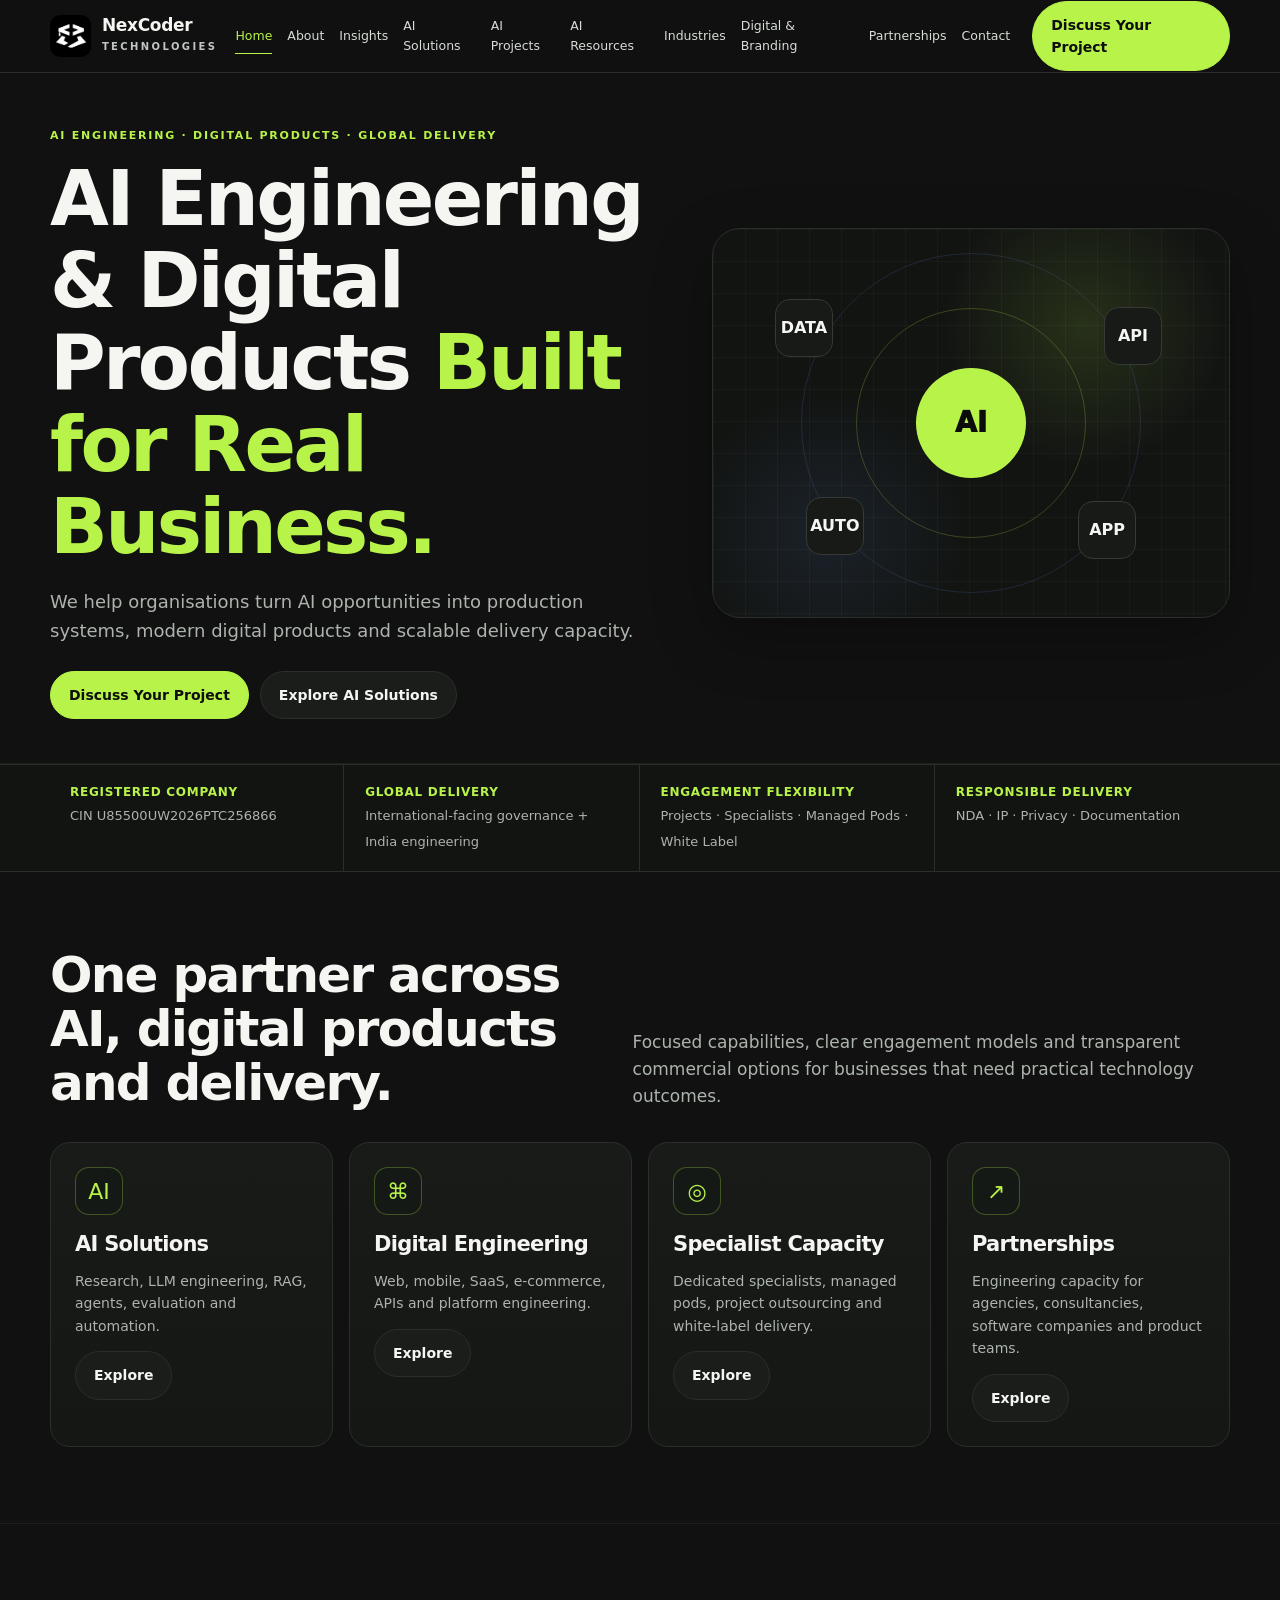
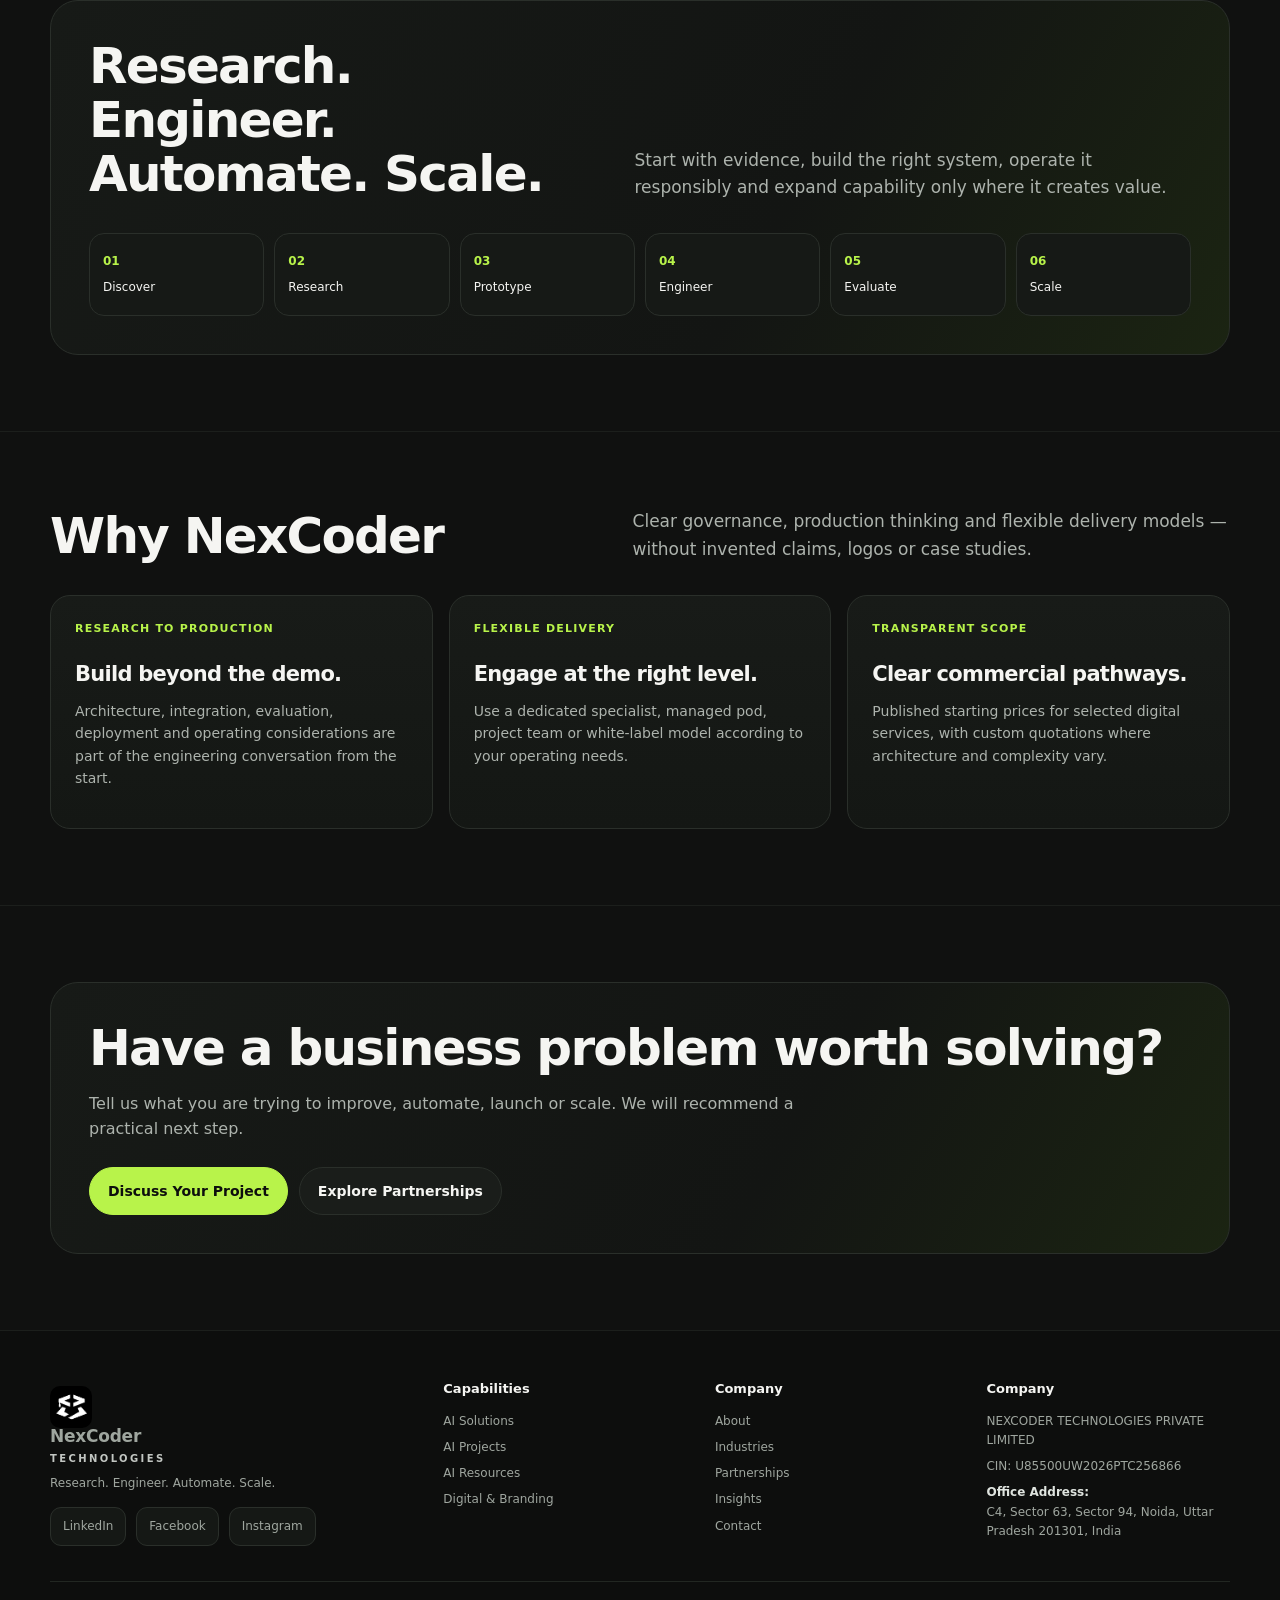
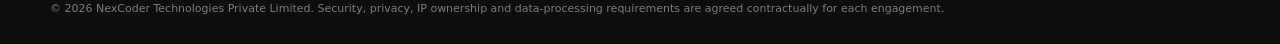
==== commit 191491d0: "Add files via upload" ====
--- a/index.html
+++ b/index.html
@@ -19,7 +19,7 @@
 <meta name="twitter:description" content="AI engineering, LLMs, RAG, agents, automation, software and digital product delivery for global businesses.">
 <meta name="twitter:image" content="https://nexcodertechnologies.com/og-cover.jpg">
 <link rel="stylesheet" href="styles.css">
-<script type="application/ld+json">{"@context": "https://schema.org", "@type": "Organization", "name": "NexCoder Technologies Private Limited", "url": "https://nexcodertechnologies.com/", "logo": "https://nexcodertechnologies.com/logo.jpg", "foundingDate": "2026-08-04", "identifier": {"@type": "PropertyValue", "name": "CIN", "value": "U85500UW2026PTC256866"}, "address": {"@type": "PostalAddress", "streetAddress": "702, Sanjay Marg, Patel Nagar, New Mandi, Bhopa Road", "addressLocality": "Muzaffarnagar", "addressRegion": "Uttar Pradesh", "postalCode": "251001", "addressCountry": "IN"}, "sameAs": ["https://www.linkedin.com/company/nexcoder-technologies/", "https://www.facebook.com/profile.php?id=61593294118329", "https://www.instagram.com/nexcodertechnologies/"]}</script>
+<script type="application/ld+json">{"@context": "https://schema.org", "@type": "Organization", "name": "NEXCODER TECHNOLOGIES", "url": "https://nexcodertechnologies.com/", "logo": "https://nexcodertechnologies.com/logo.jpg", "foundingDate": "2026-08-04", "identifier": {"@type": "PropertyValue", "name": "CIN", "value": "U85500UW2026PTC256866"}, "address": {"@type": "PostalAddress", "streetAddress": "C4, Sector 63, Sector 94", "addressLocality": "Noida", "addressRegion": "Uttar Pradesh", "postalCode": "201301", "addressCountry": "IN"}, "sameAs": ["https://www.linkedin.com/company/nexcoder-technologies/", "https://www.facebook.com/profile.php?id=61593294118329", "https://www.instagram.com/nexcodertechnologies/"]}</script>
 </head>
 <body>
 
@@ -83,7 +83,7 @@
       </div>
       <div><h4>Capabilities</h4><a href="ai-solutions.html">AI Solutions</a><a href="ai-projects.html">AI Projects</a><a href="ai-resources.html">AI Resources</a><a href="digital-branding.html">Digital & Branding</a></div>
       <div><h4>Company</h4><a href="about.html">About</a><a href="industries.html">Industries</a><a href="partnerships.html">Partnerships</a><a href="insights.html">Insights</a><a href="contact.html">Contact</a></div>
-      <div><h4>Registered company</h4><p>NEXCODER TECHNOLOGIES PRIVATE LIMITED</p><p>CIN: U85500UW2026PTC256866</p><p>702, Sanjay Marg, Patel Nagar, New Mandi, Bhopa Road, Muzaffarnagar, Uttar Pradesh, India – 251001</p></div>
+      <div><h4>Company</h4><p>NEXCODER TECHNOLOGIES PRIVATE LIMITED</p><p>CIN: U85500UW2026PTC256866</p><p><strong style="color:#dfe4df">Office Address:</strong><br>C4, Sector 63, Sector 94, Noida, Uttar Pradesh 201301, India</p></div>
     </div>
     <div class="legal">© 2026 NexCoder Technologies Private Limited. Security, privacy, IP ownership and data-processing requirements are agreed contractually for each engagement.</div>
   </div>
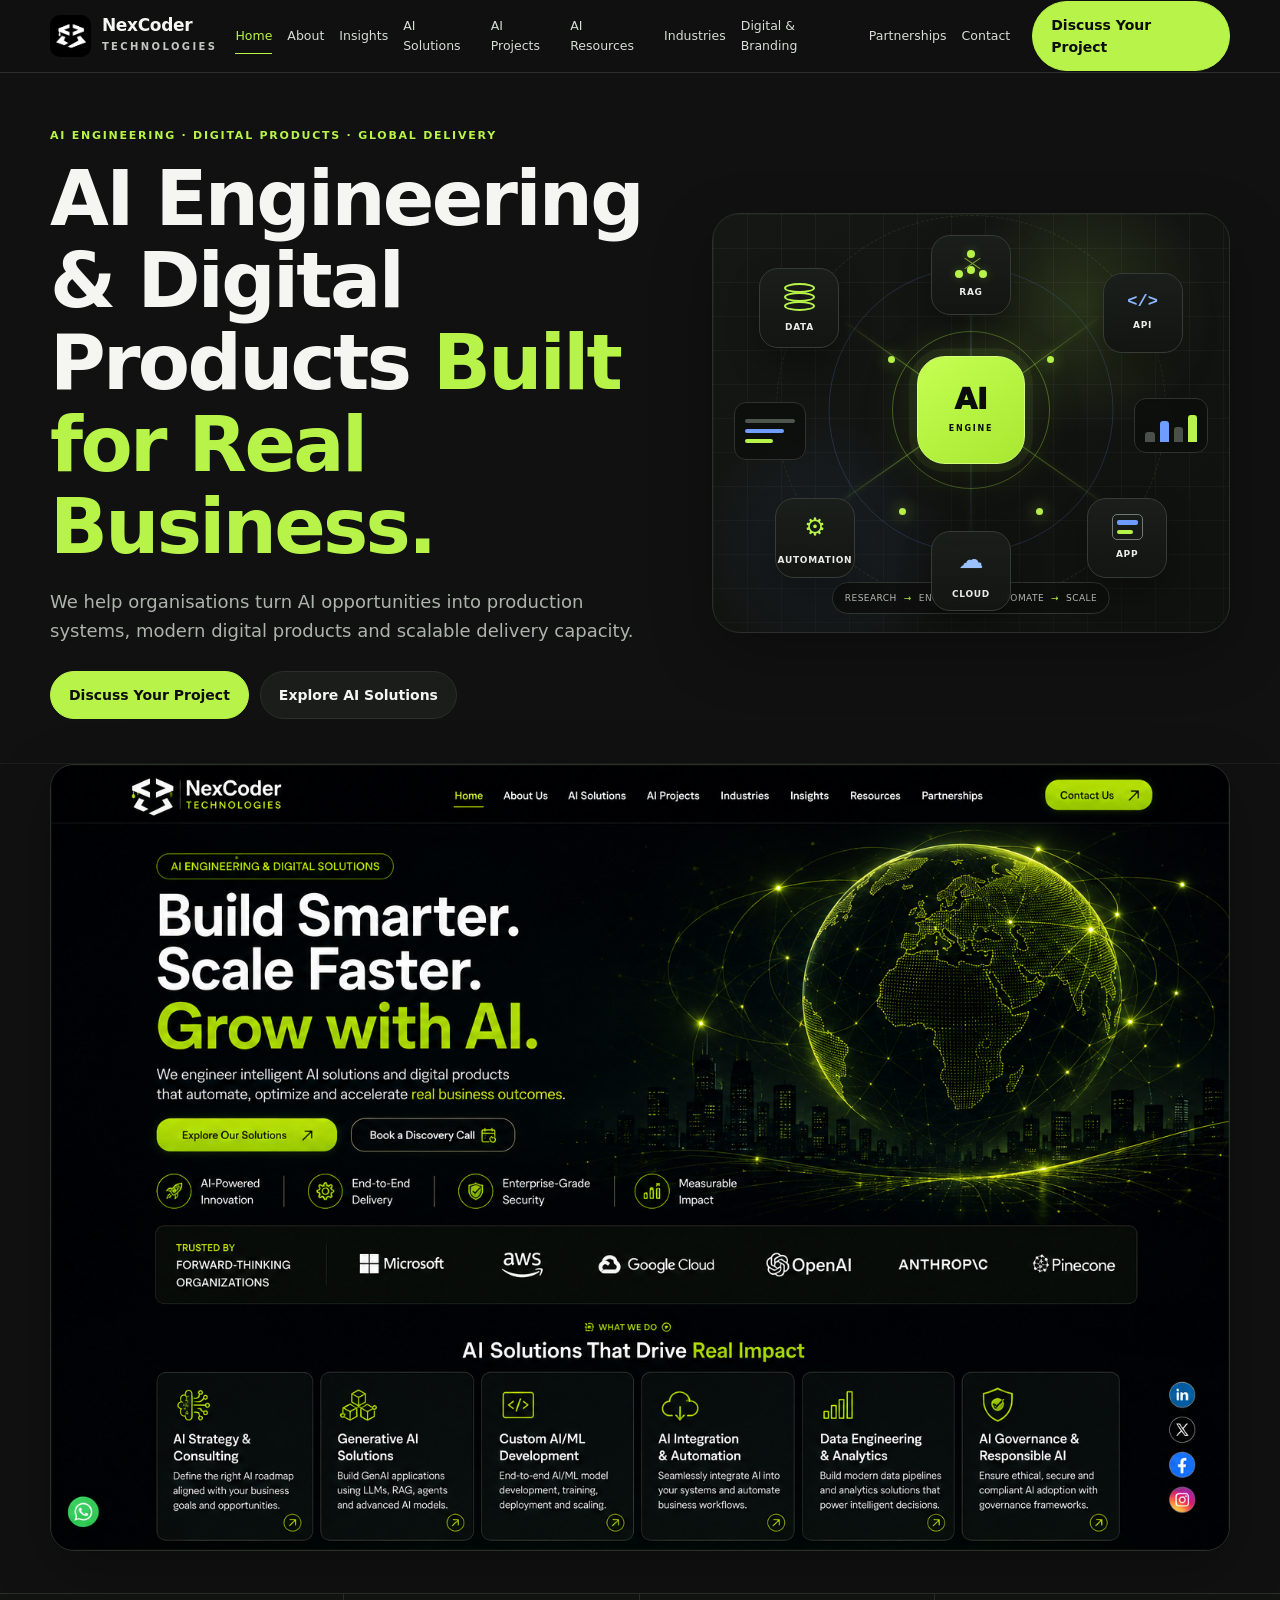
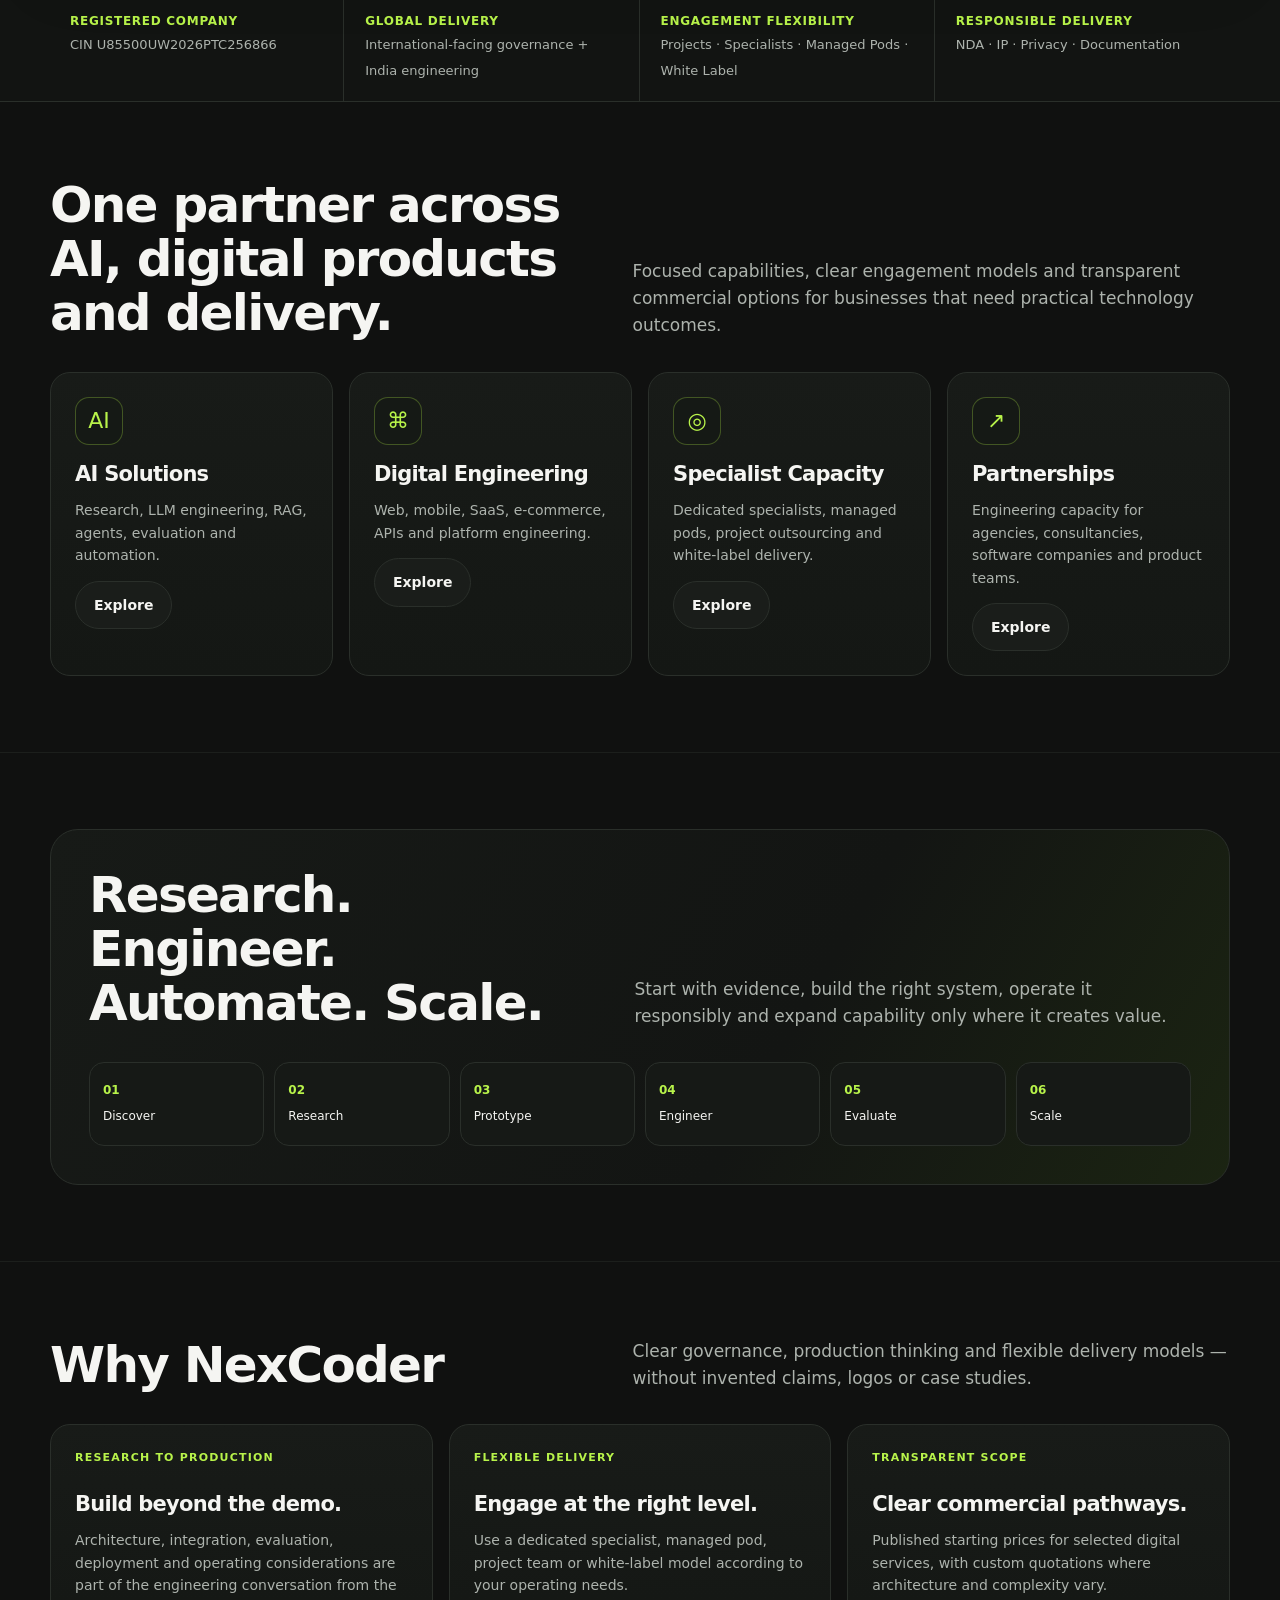
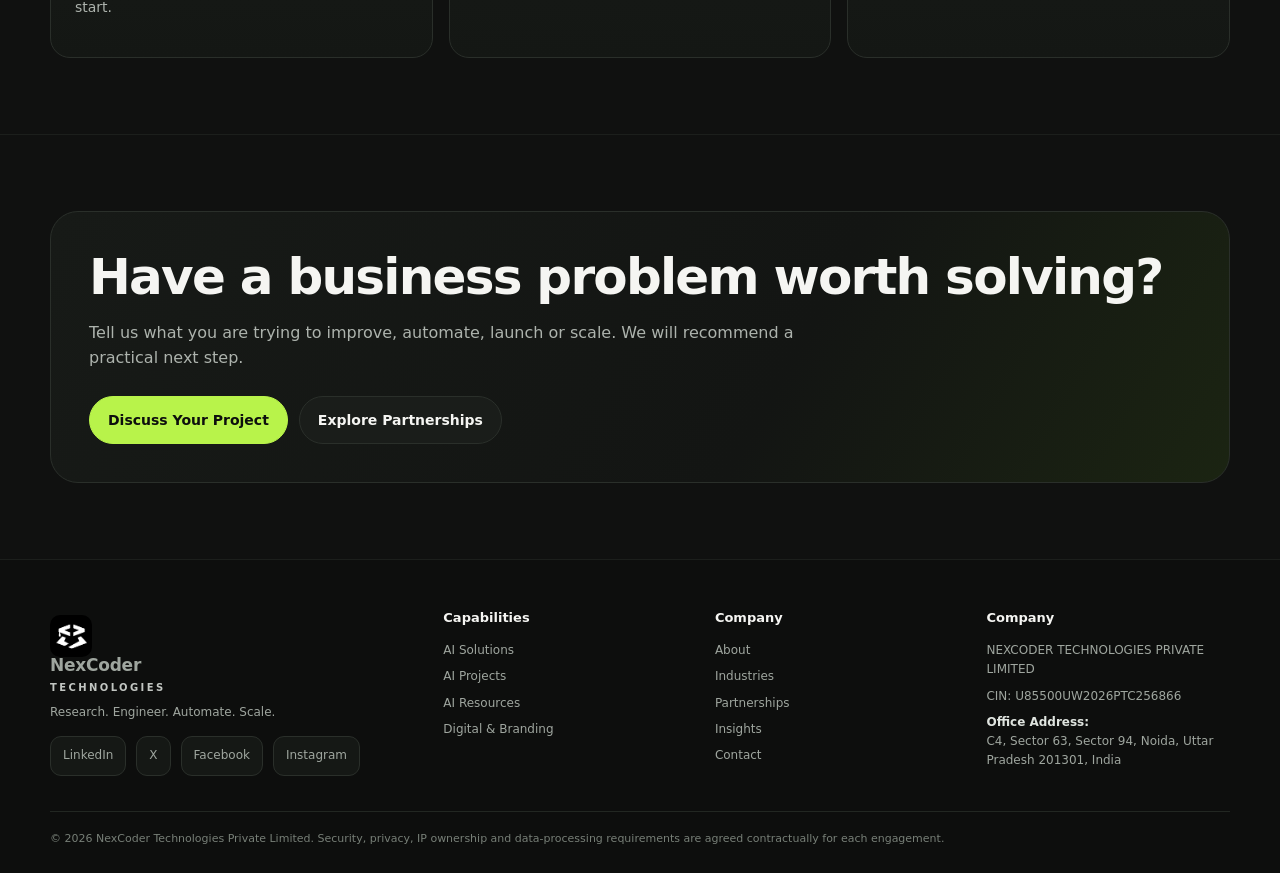
==== commit 4348c809: "Add files via upload" ====
--- a/index.html
+++ b/index.html
@@ -19,7 +19,7 @@
 <meta name="twitter:description" content="AI engineering, LLMs, RAG, agents, automation, software and digital product delivery for global businesses.">
 <meta name="twitter:image" content="https://nexcodertechnologies.com/og-cover.jpg">
 <link rel="stylesheet" href="styles.css">
-<script type="application/ld+json">{"@context": "https://schema.org", "@type": "Organization", "name": "NEXCODER TECHNOLOGIES", "url": "https://nexcodertechnologies.com/", "logo": "https://nexcodertechnologies.com/logo.jpg", "foundingDate": "2026-08-04", "identifier": {"@type": "PropertyValue", "name": "CIN", "value": "U85500UW2026PTC256866"}, "address": {"@type": "PostalAddress", "streetAddress": "C4, Sector 63, Sector 94", "addressLocality": "Noida", "addressRegion": "Uttar Pradesh", "postalCode": "201301", "addressCountry": "IN"}, "sameAs": ["https://www.linkedin.com/company/nexcoder-technologies/", "https://www.facebook.com/profile.php?id=61593294118329", "https://www.instagram.com/nexcodertechnologies/"]}</script>
+<script type="application/ld+json">{"@context": "https://schema.org", "@type": "Organization", "name": "NEXCODER TECHNOLOGIES", "url": "https://nexcodertechnologies.com/", "logo": "https://nexcodertechnologies.com/logo.jpg", "foundingDate": "2026-08-04", "identifier": {"@type": "PropertyValue", "name": "CIN", "value": "U85500UW2026PTC256866"}, "address": {"@type": "PostalAddress", "streetAddress": "C4, Sector 63, Sector 94", "addressLocality": "Noida", "addressRegion": "Uttar Pradesh", "postalCode": "201301", "addressCountry": "IN"}, "sameAs": ["https://www.linkedin.com/company/nexcoder-technologies/", "https://x.com/NexcoderTechno", "https://www.facebook.com/profile.php?id=61593294118329", "https://www.instagram.com/nexcodertechnologies/"]}</script>
 </head>
 <body>
 
@@ -43,8 +43,76 @@
 <h1>AI Engineering & Digital Products <span style="color:var(--lime)">Built for Real Business.</span></h1>
 <p>We help organisations turn AI opportunities into production systems, modern digital products and scalable delivery capacity.</p>
 <div class="hero-actions"><a class="btn primary" href="contact.html?interest=AI%20or%20Digital%20Project">Discuss Your Project</a><a class="btn secondary" href="ai-solutions.html">Explore AI Solutions</a></div></div>
-<div class="visual" aria-label="Abstract AI, data and automation system"><div class="orb o3"></div><div class="orb o2"></div><div class="orb o1">AI</div><div class="node n1">DATA</div><div class="node n2">API</div><div class="node n3">AUTO</div><div class="node n4">APP</div></div>
+<div class="visual tech-figure" aria-label="Abstract AI engineering, data, automation, software and digital product ecosystem">
+  <div class="tech-grid"></div>
+
+  <div class="tech-orbit orbit-1"></div>
+  <div class="tech-orbit orbit-2"></div>
+  <div class="tech-orbit orbit-3"></div>
+
+  <div class="tech-line line-1"></div>
+  <div class="tech-line line-2"></div>
+  <div class="tech-line line-3"></div>
+  <div class="tech-line line-4"></div>
+  <div class="tech-line line-5"></div>
+  <div class="tech-line line-6"></div>
+
+  <div class="tech-core"><span>AI</span><small>ENGINE</small></div>
+
+  <div class="tech-node data-node" aria-label="Data">
+    <span class="db-icon"><i></i><i></i><i></i></span>
+    <b>DATA</b>
+  </div>
+
+  <div class="tech-node api-node" aria-label="API and code">
+    <span class="code-icon">&lt;/&gt;</span>
+    <b>API</b>
+  </div>
+
+  <div class="tech-node auto-node" aria-label="Automation">
+    <span class="gear-icon">⚙</span>
+    <b>AUTOMATION</b>
+  </div>
+
+  <div class="tech-node app-node" aria-label="Applications">
+    <span class="app-icon"><i></i><em></em></span>
+    <b>APP</b>
+  </div>
+
+  <div class="tech-node rag-node" aria-label="Knowledge and RAG">
+    <span class="network-icon"><i></i><i></i><i></i><i></i></span>
+    <b>RAG</b>
+  </div>
+
+  <div class="tech-node cloud-node" aria-label="Cloud delivery">
+    <span class="cloud-icon">☁</span>
+    <b>CLOUD</b>
+  </div>
+
+  <div class="signal s1"></div>
+  <div class="signal s2"></div>
+  <div class="signal s3"></div>
+  <div class="signal s4"></div>
+
+  <div class="mini-ui ui-left">
+    <span></span><span></span><span></span>
+  </div>
+  <div class="mini-ui ui-right">
+    <i></i><i></i><i></i><i></i>
+  </div>
+
+  <div class="figure-caption">
+    <span>Research</span><i>→</i><span>Engineer</span><i>→</i><span>Automate</span><i>→</i><span>Scale</span>
+  </div>
+</div>
 </div></div></section>
+<section class="hero-showcase" aria-label="NexCoder global AI engineering visual">
+  <div class="wrap">
+    <div class="home-image-frame">
+      <img src="home-ai-visual.png" alt="NexCoder Technologies global AI engineering and digital solutions visual" width="1536" height="1024" loading="eager" fetchpriority="high">
+    </div>
+  </div>
+</section>
 <div class="trust-strip"><div class="wrap trust-grid">
 <div class="trust-item"><b>REGISTERED COMPANY</b><span>CIN U85500UW2026PTC256866</span></div>
 <div class="trust-item"><b>GLOBAL DELIVERY</b><span>International-facing governance + India engineering</span></div>
@@ -77,6 +145,7 @@
         <p>Research. Engineer. Automate. Scale.</p>
         <div class="social">
           <a href="https://www.linkedin.com/company/nexcoder-technologies/" target="_blank" rel="noopener noreferrer">LinkedIn</a>
+          <a href="https://x.com/NexcoderTechno" target="_blank" rel="noopener noreferrer">X</a>
           <a href="https://www.facebook.com/profile.php?id=61593294118329" target="_blank" rel="noopener noreferrer">Facebook</a>
           <a href="https://www.instagram.com/nexcodertechnologies/" target="_blank" rel="noopener noreferrer">Instagram</a>
         </div>
--- a/styles.css
+++ b/styles.css
@@ -50,3 +50,111 @@
 .notice{padding:14px 16px;border:1px solid #3a413a;border-radius:14px;background:#141714;color:#bfc5bf;font-size:13px}
 @media(max-width:1040px){.navlinks,.nav-cta{display:none}.menu{display:block}.hero-grid,.section-head,.contact-grid{grid-template-columns:1fr}.grid.four{grid-template-columns:repeat(2,1fr)}.grid{grid-template-columns:repeat(2,1fr)}.process{grid-template-columns:repeat(3,1fr)}.trust-grid{grid-template-columns:repeat(2,1fr)}.footer-grid{grid-template-columns:repeat(2,1fr)}}
 @media(max-width:640px){.hero{padding-top:36px}.visual{min-height:320px}.grid,.grid.two,.grid.four{grid-template-columns:1fr}.process{grid-template-columns:repeat(2,1fr)}.trust-grid{grid-template-columns:1fr}.trust-item{border-right:0;border-bottom:1px solid var(--line)}section{padding:58px 0}.band{padding:25px}.footer-grid{grid-template-columns:1fr}.form-shell,.form-shell iframe{min-height:920px;height:920px}}
+
+.home-visual{min-height:390px;background:#080a08}.home-visual img{width:100%;height:100%;min-height:390px;object-fit:cover;object-position:center;border-radius:28px}.home-visual:before{display:none}@media(max-width:640px){.home-visual,.home-visual img{min-height:300px}.home-visual img{object-position:60% center}}
+
+
+/* Premium code-built homepage AI figure */
+.tech-figure{
+  min-height:420px;
+  isolation:isolate;
+  background:
+    radial-gradient(circle at 72% 22%,rgba(184,243,74,.14),transparent 26%),
+    radial-gradient(circle at 22% 78%,rgba(111,156,255,.09),transparent 25%),
+    linear-gradient(145deg,#141714,#0f110f);
+}
+.tech-figure:before{display:none}
+.tech-grid{
+  position:absolute;inset:0;z-index:-3;
+  background-image:
+    linear-gradient(rgba(255,255,255,.045) 1px,transparent 1px),
+    linear-gradient(90deg,rgba(255,255,255,.045) 1px,transparent 1px);
+  background-size:34px 34px;
+  mask-image:linear-gradient(to bottom,rgba(0,0,0,.95),rgba(0,0,0,.55));
+}
+.tech-orbit{
+  position:absolute;left:50%;top:47%;transform:translate(-50%,-50%);
+  border-radius:50%;pointer-events:none
+}
+.orbit-1{width:158px;height:158px;border:1px solid rgba(184,243,74,.35);box-shadow:0 0 45px rgba(184,243,74,.05)}
+.orbit-2{width:285px;height:285px;border:1px solid rgba(111,156,255,.18)}
+.orbit-3{width:390px;height:390px;border:1px dashed rgba(184,243,74,.10);animation:orbitSpin 22s linear infinite}
+.tech-core{
+  position:absolute;left:50%;top:47%;transform:translate(-50%,-50%);
+  width:108px;height:108px;border-radius:28px;
+  display:flex;flex-direction:column;align-items:center;justify-content:center;
+  color:#0b0d0b;background:linear-gradient(145deg,#c5ff52,#a8e731);
+  border:1px solid #d2ff7b;
+  box-shadow:0 0 0 8px rgba(184,243,74,.06),0 24px 55px rgba(0,0,0,.36),0 0 44px rgba(184,243,74,.18);
+  z-index:6
+}
+.tech-core span{font-size:29px;font-weight:950;line-height:1}
+.tech-core small{font-size:8px;letter-spacing:.22em;font-weight:900;margin-top:9px}
+.tech-line{
+  position:absolute;left:50%;top:47%;height:1px;transform-origin:0 50%;z-index:0;
+  background:linear-gradient(90deg,rgba(184,243,74,.7),rgba(184,243,74,.05));
+  box-shadow:0 0 7px rgba(184,243,74,.22)
+}
+.line-1{width:154px;transform:rotate(-145deg)}
+.line-2{width:156px;transform:rotate(-36deg)}
+.line-3{width:160px;transform:rotate(145deg)}
+.line-4{width:160px;transform:rotate(35deg)}
+.line-5{width:126px;transform:rotate(-90deg);background:linear-gradient(90deg,rgba(111,156,255,.65),rgba(111,156,255,.04))}
+.line-6{width:128px;transform:rotate(90deg);background:linear-gradient(90deg,rgba(111,156,255,.55),rgba(111,156,255,.04))}
+.tech-node{
+  position:absolute;width:80px;height:80px;border-radius:19px;
+  border:1px solid #353b35;background:linear-gradient(180deg,rgba(27,31,27,.98),rgba(18,21,18,.98));
+  display:flex;flex-direction:column;align-items:center;justify-content:center;gap:7px;
+  box-shadow:0 16px 32px rgba(0,0,0,.30);z-index:4;
+  transition:transform .22s ease,border-color .22s ease,box-shadow .22s ease
+}
+.tech-node:hover{transform:translateY(-4px);border-color:rgba(184,243,74,.55);box-shadow:0 20px 40px rgba(0,0,0,.34)}
+.tech-node b{font-size:9px;letter-spacing:.08em;color:#e8ece8}
+.data-node{left:9%;top:13%}.api-node{right:9%;top:14%}.auto-node{left:12%;bottom:13%}.app-node{right:12%;bottom:13%}
+.rag-node{left:50%;top:5%;transform:translateX(-50%)}.rag-node:hover{transform:translateX(-50%) translateY(-4px)}
+.cloud-node{left:50%;bottom:5%;transform:translateX(-50%)}.cloud-node:hover{transform:translateX(-50%) translateY(-4px)}
+.code-icon{font:800 17px ui-monospace,SFMono-Regular,Menlo,monospace;color:#8eb7ff}
+.gear-icon{font-size:24px;color:var(--lime)}.cloud-icon{font-size:25px;color:#9bc1ff}
+.db-icon{position:relative;width:31px;height:30px}.db-icon i{position:absolute;left:0;width:31px;height:10px;border:2px solid var(--lime);border-radius:50%;background:#161916}.db-icon i:nth-child(1){top:0}.db-icon i:nth-child(2){top:9px}.db-icon i:nth-child(3){top:18px}
+.app-icon{width:31px;height:26px;border:1px solid #737a73;border-radius:5px;position:relative}.app-icon i{position:absolute;left:4px;right:4px;top:5px;height:5px;border-radius:2px;background:#6f9cff}.app-icon em{position:absolute;left:4px;right:9px;bottom:5px;height:4px;border-radius:2px;background:var(--lime)}
+.network-icon{width:32px;height:28px;position:relative}.network-icon i{width:8px;height:8px;background:var(--lime);border-radius:50%;position:absolute;box-shadow:0 0 10px rgba(184,243,74,.3)}.network-icon i:nth-child(1){left:12px;top:0}.network-icon i:nth-child(2){left:0;bottom:0}.network-icon i:nth-child(3){right:0;bottom:0}.network-icon i:nth-child(4){left:12px;bottom:4px}
+.network-icon:before,.network-icon:after{content:"";position:absolute;left:8px;top:13px;width:19px;height:1px;background:#7fa438}.network-icon:before{transform:rotate(34deg)}.network-icon:after{transform:rotate(-34deg)}
+.signal{position:absolute;width:7px;height:7px;border-radius:50%;background:var(--lime);box-shadow:0 0 15px rgba(184,243,74,.8);z-index:2;animation:signalPulse 2.4s ease-in-out infinite alternate}
+.s1{left:34%;top:34%}.s2{right:34%;top:34%;animation-delay:.5s}.s3{left:36%;bottom:28%;animation-delay:1s}.s4{right:36%;bottom:28%;animation-delay:1.5s}
+.mini-ui{position:absolute;border:1px solid #2d342d;background:rgba(11,13,11,.70);backdrop-filter:blur(6px);border-radius:12px;z-index:1}
+.ui-left{left:4%;top:45%;width:72px;padding:10px}.ui-left span{display:block;height:4px;border-radius:5px;background:#4d554d;margin:6px 0}.ui-left span:nth-child(2){width:78%;background:#6f9cff}.ui-left span:nth-child(3){width:57%;background:var(--lime)}
+.ui-right{right:4%;top:44%;width:74px;height:55px;padding:10px;display:flex;align-items:flex-end;gap:5px}.ui-right i{display:block;flex:1;background:#4a514a;border-radius:3px 3px 0 0}.ui-right i:nth-child(1){height:30%}.ui-right i:nth-child(2){height:62%;background:#6f9cff}.ui-right i:nth-child(3){height:44%}.ui-right i:nth-child(4){height:82%;background:var(--lime)}
+.figure-caption{
+  position:absolute;left:50%;bottom:18px;transform:translateX(-50%);
+  display:flex;gap:7px;align-items:center;white-space:nowrap;
+  padding:8px 12px;border-radius:999px;border:1px solid #303630;background:rgba(13,15,13,.85);
+  color:#b8beb8;font-size:9px;letter-spacing:.05em;text-transform:uppercase
+}
+.figure-caption i{color:var(--lime);font-style:normal}
+@keyframes signalPulse{from{opacity:.45;transform:scale(.7)}to{opacity:1;transform:scale(1.25)}}
+@keyframes orbitSpin{to{transform:translate(-50%,-50%) rotate(360deg)}}
+@media(max-width:640px){
+  .tech-figure{min-height:350px}
+  .orbit-3{width:310px;height:310px}.orbit-2{width:230px;height:230px}.orbit-1{width:136px;height:136px}
+  .tech-core{width:94px;height:94px;border-radius:24px}
+  .tech-node{width:66px;height:66px;border-radius:16px}
+  .data-node{left:6%;top:14%}.api-node{right:6%;top:15%}.auto-node{left:7%;bottom:17%}.app-node{right:7%;bottom:17%}
+  .rag-node{top:4%}.cloud-node{bottom:8%}
+  .mini-ui{display:none}.figure-caption{font-size:8px;bottom:12px}
+}
+
+/* Additional premium homepage visual retained alongside the code-built figure */
+.hero-showcase{padding:0 0 42px;border-bottom:0}
+.home-image-frame{
+  position:relative;overflow:hidden;border-radius:24px;border:1px solid var(--line);
+  background:#0c0e0c;box-shadow:var(--shadow)
+}
+.home-image-frame:after{
+  content:"";position:absolute;inset:0;pointer-events:none;
+  box-shadow:inset 0 0 0 1px rgba(184,243,74,.04)
+}
+.home-image-frame img{width:100%;height:auto;display:block}
+@media(max-width:640px){
+  .hero-showcase{padding-bottom:28px}
+  .home-image-frame{border-radius:18px}
+}
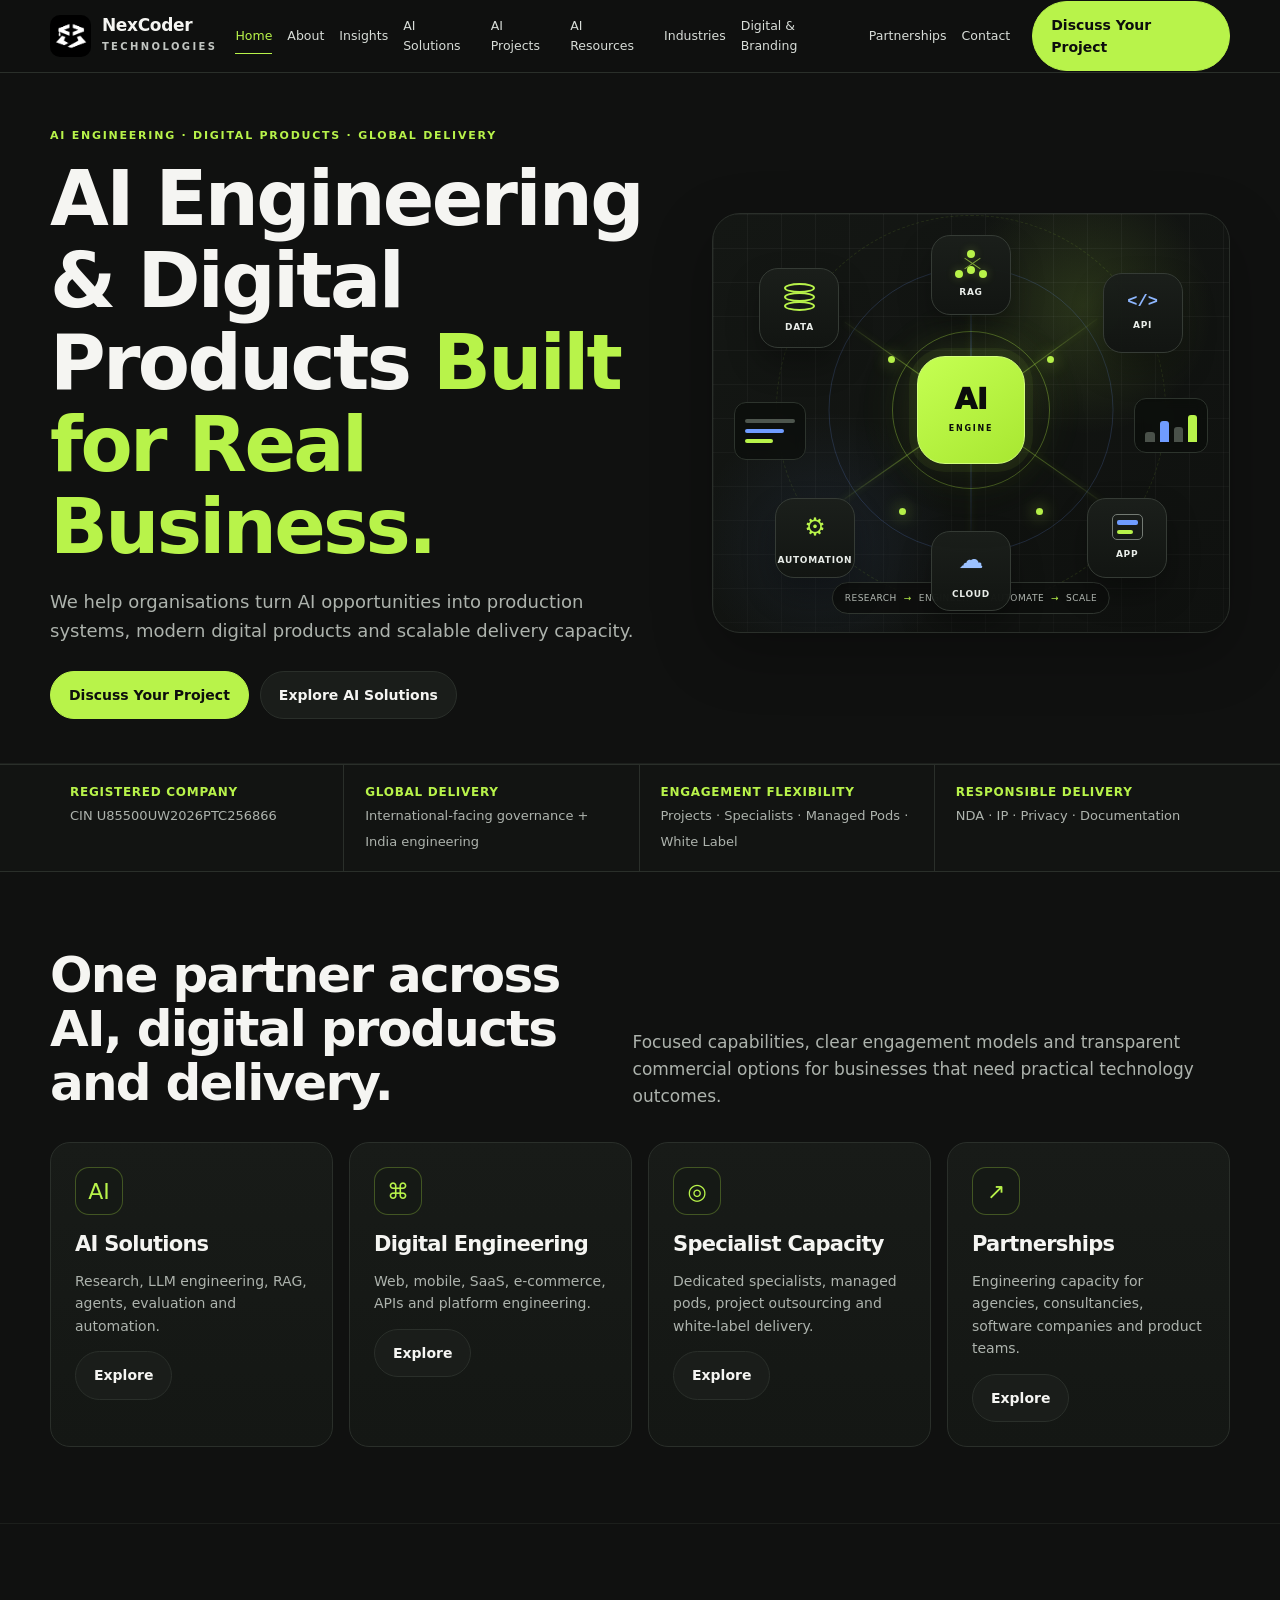
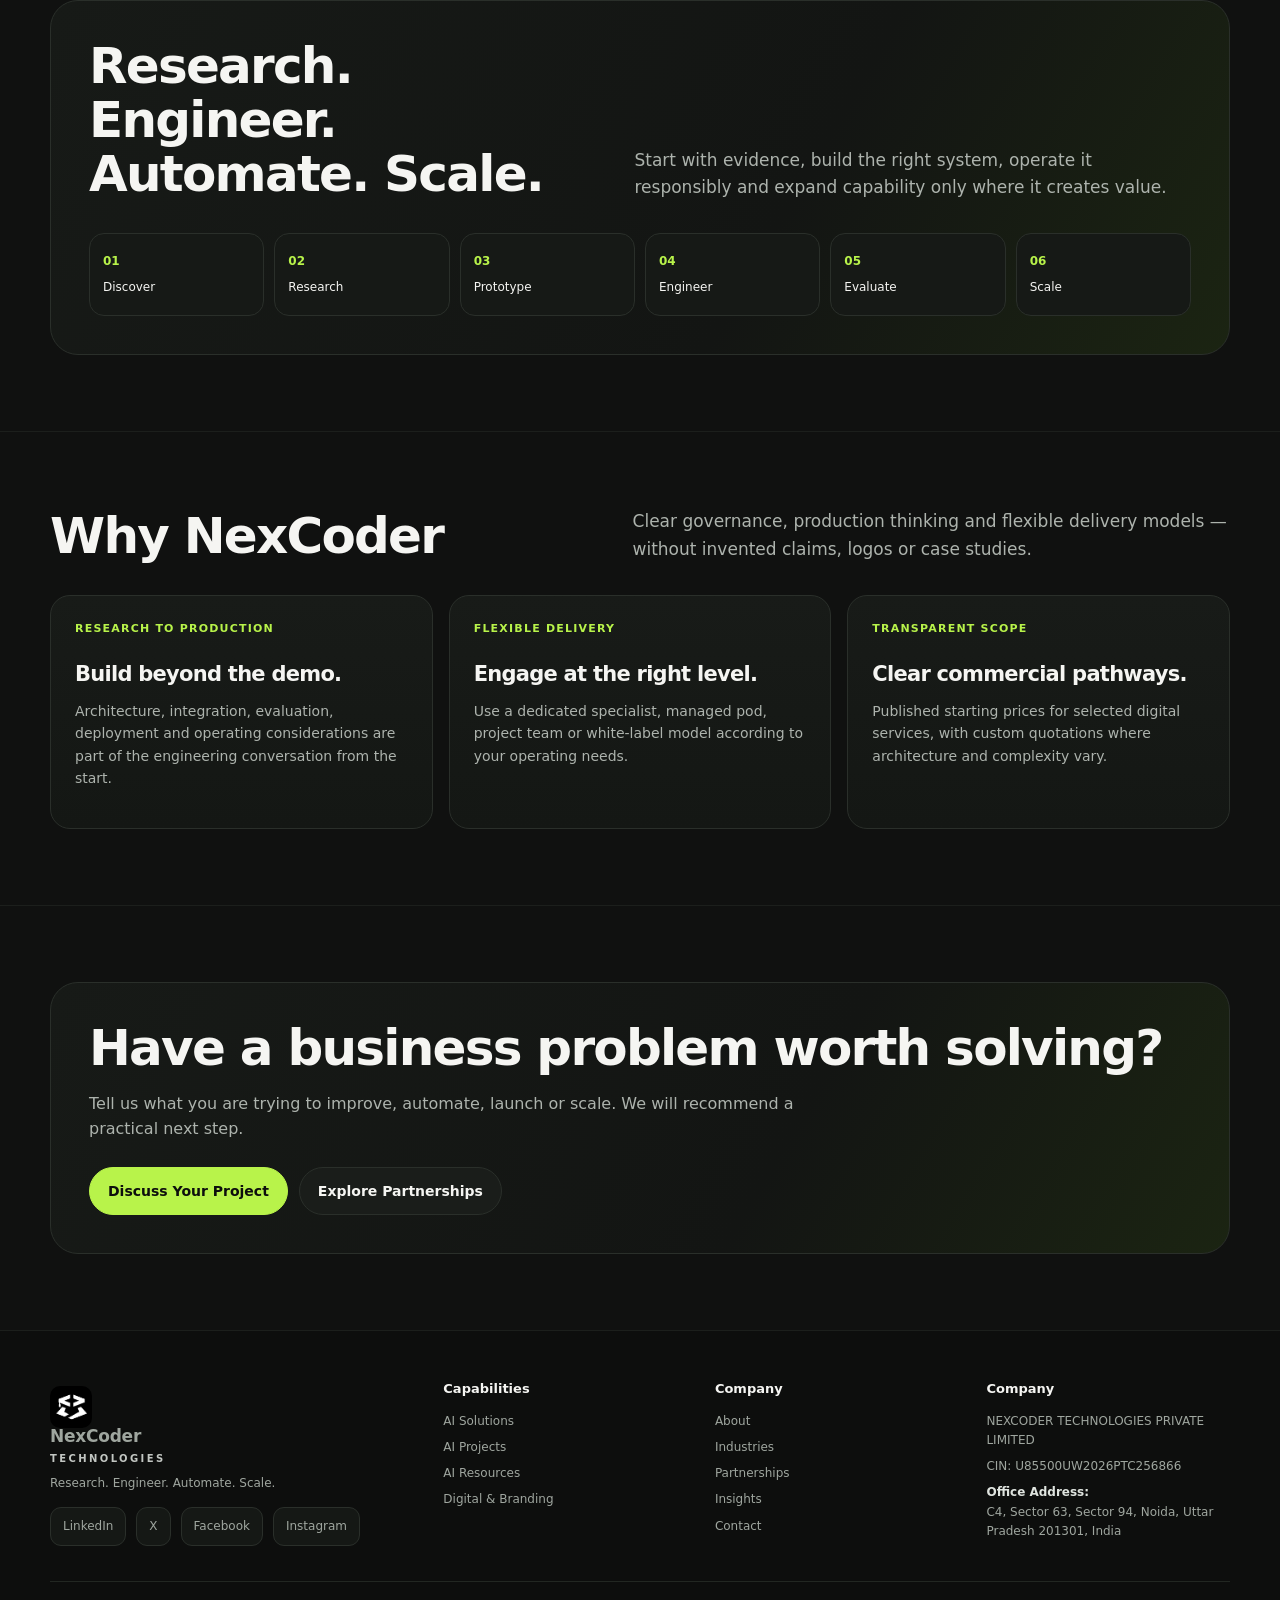
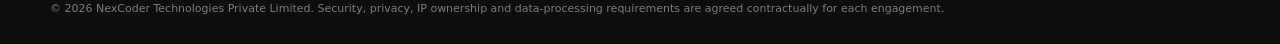
==== commit 3dc70d50: "Add files via upload" ====
--- a/index.html
+++ b/index.html
@@ -106,13 +106,6 @@
   </div>
 </div>
 </div></div></section>
-<section class="hero-showcase" aria-label="NexCoder global AI engineering visual">
-  <div class="wrap">
-    <div class="home-image-frame">
-      <img src="home-ai-visual.png" alt="NexCoder Technologies global AI engineering and digital solutions visual" width="1536" height="1024" loading="eager" fetchpriority="high">
-    </div>
-  </div>
-</section>
 <div class="trust-strip"><div class="wrap trust-grid">
 <div class="trust-item"><b>REGISTERED COMPANY</b><span>CIN U85500UW2026PTC256866</span></div>
 <div class="trust-item"><b>GLOBAL DELIVERY</b><span>International-facing governance + India engineering</span></div>
--- a/styles.css
+++ b/styles.css
@@ -142,19 +142,3 @@
   .rag-node{top:4%}.cloud-node{bottom:8%}
   .mini-ui{display:none}.figure-caption{font-size:8px;bottom:12px}
 }
-
-/* Additional premium homepage visual retained alongside the code-built figure */
-.hero-showcase{padding:0 0 42px;border-bottom:0}
-.home-image-frame{
-  position:relative;overflow:hidden;border-radius:24px;border:1px solid var(--line);
-  background:#0c0e0c;box-shadow:var(--shadow)
-}
-.home-image-frame:after{
-  content:"";position:absolute;inset:0;pointer-events:none;
-  box-shadow:inset 0 0 0 1px rgba(184,243,74,.04)
-}
-.home-image-frame img{width:100%;height:auto;display:block}
-@media(max-width:640px){
-  .hero-showcase{padding-bottom:28px}
-  .home-image-frame{border-radius:18px}
-}
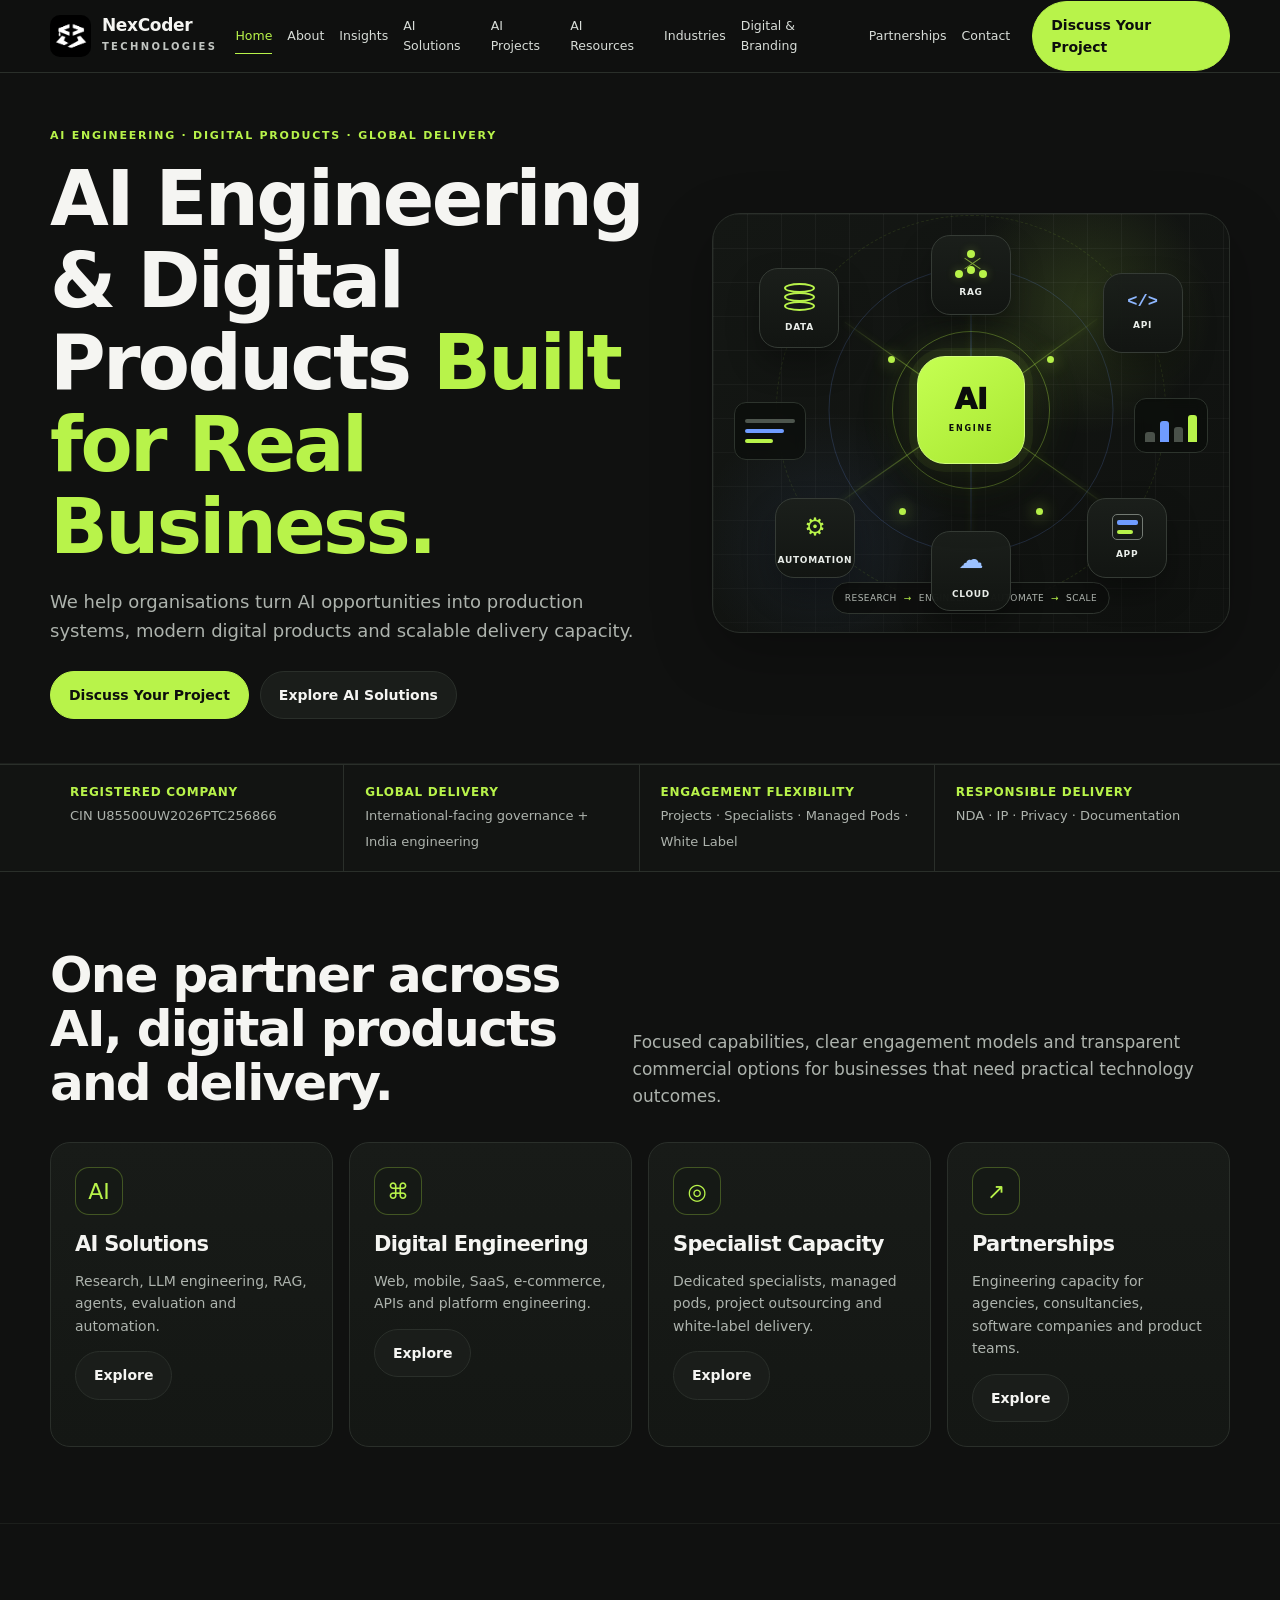
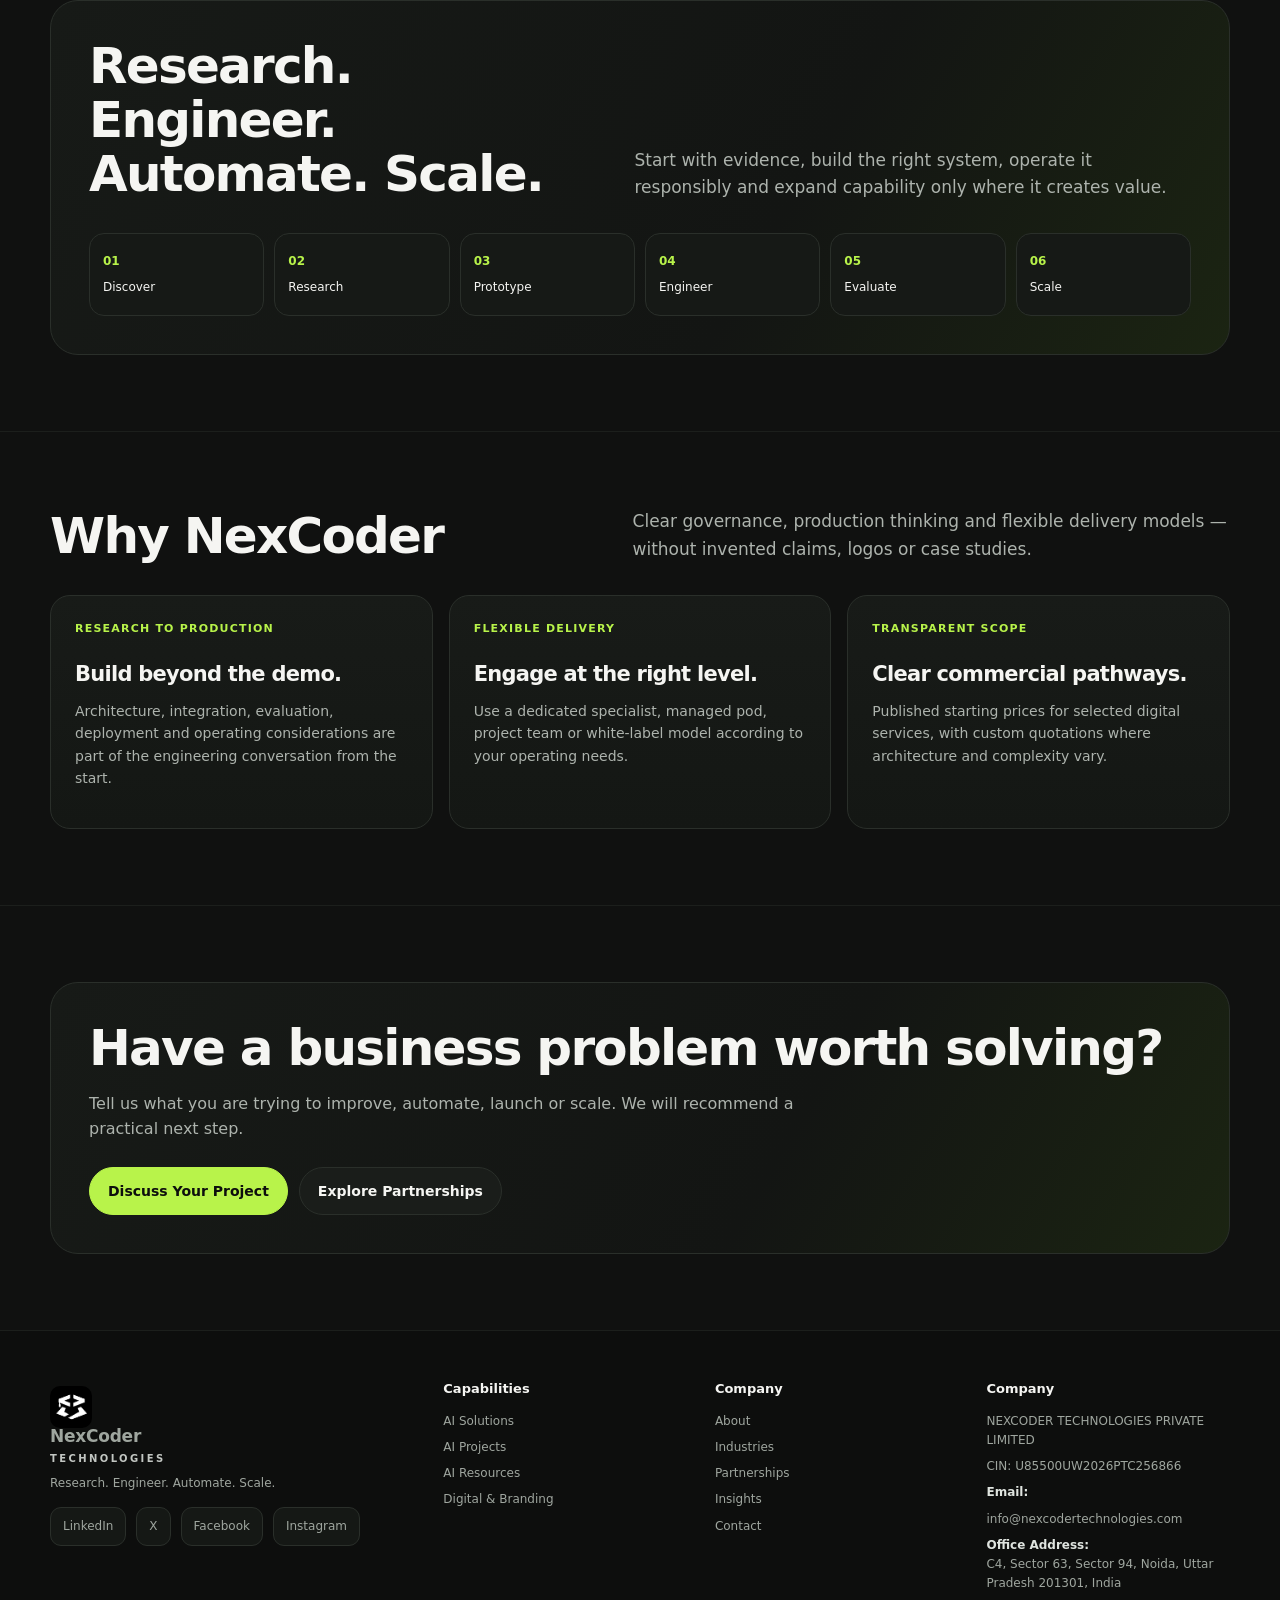
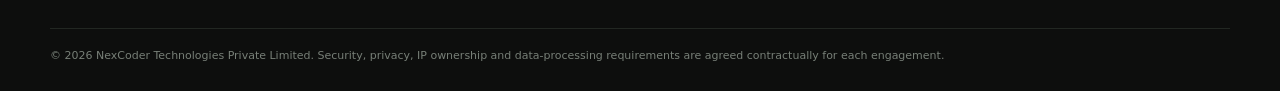
==== commit 841ffa5a: "Add files via upload" ====
--- a/index.html
+++ b/index.html
@@ -145,7 +145,7 @@
       </div>
       <div><h4>Capabilities</h4><a href="ai-solutions.html">AI Solutions</a><a href="ai-projects.html">AI Projects</a><a href="ai-resources.html">AI Resources</a><a href="digital-branding.html">Digital & Branding</a></div>
       <div><h4>Company</h4><a href="about.html">About</a><a href="industries.html">Industries</a><a href="partnerships.html">Partnerships</a><a href="insights.html">Insights</a><a href="contact.html">Contact</a></div>
-      <div><h4>Company</h4><p>NEXCODER TECHNOLOGIES PRIVATE LIMITED</p><p>CIN: U85500UW2026PTC256866</p><p><strong style="color:#dfe4df">Office Address:</strong><br>C4, Sector 63, Sector 94, Noida, Uttar Pradesh 201301, India</p></div>
+      <div><h4>Company</h4><p>NEXCODER TECHNOLOGIES PRIVATE LIMITED</p><p>CIN: U85500UW2026PTC256866</p><p><strong style="color:#dfe4df">Email:</strong><br><a href="mailto:info@nexcodertechnologies.com">info@nexcodertechnologies.com</a></p><p><strong style="color:#dfe4df">Office Address:</strong><br>C4, Sector 63, Sector 94, Noida, Uttar Pradesh 201301, India</p></div>
     </div>
     <div class="legal">© 2026 NexCoder Technologies Private Limited. Security, privacy, IP ownership and data-processing requirements are agreed contractually for each engagement.</div>
   </div>
